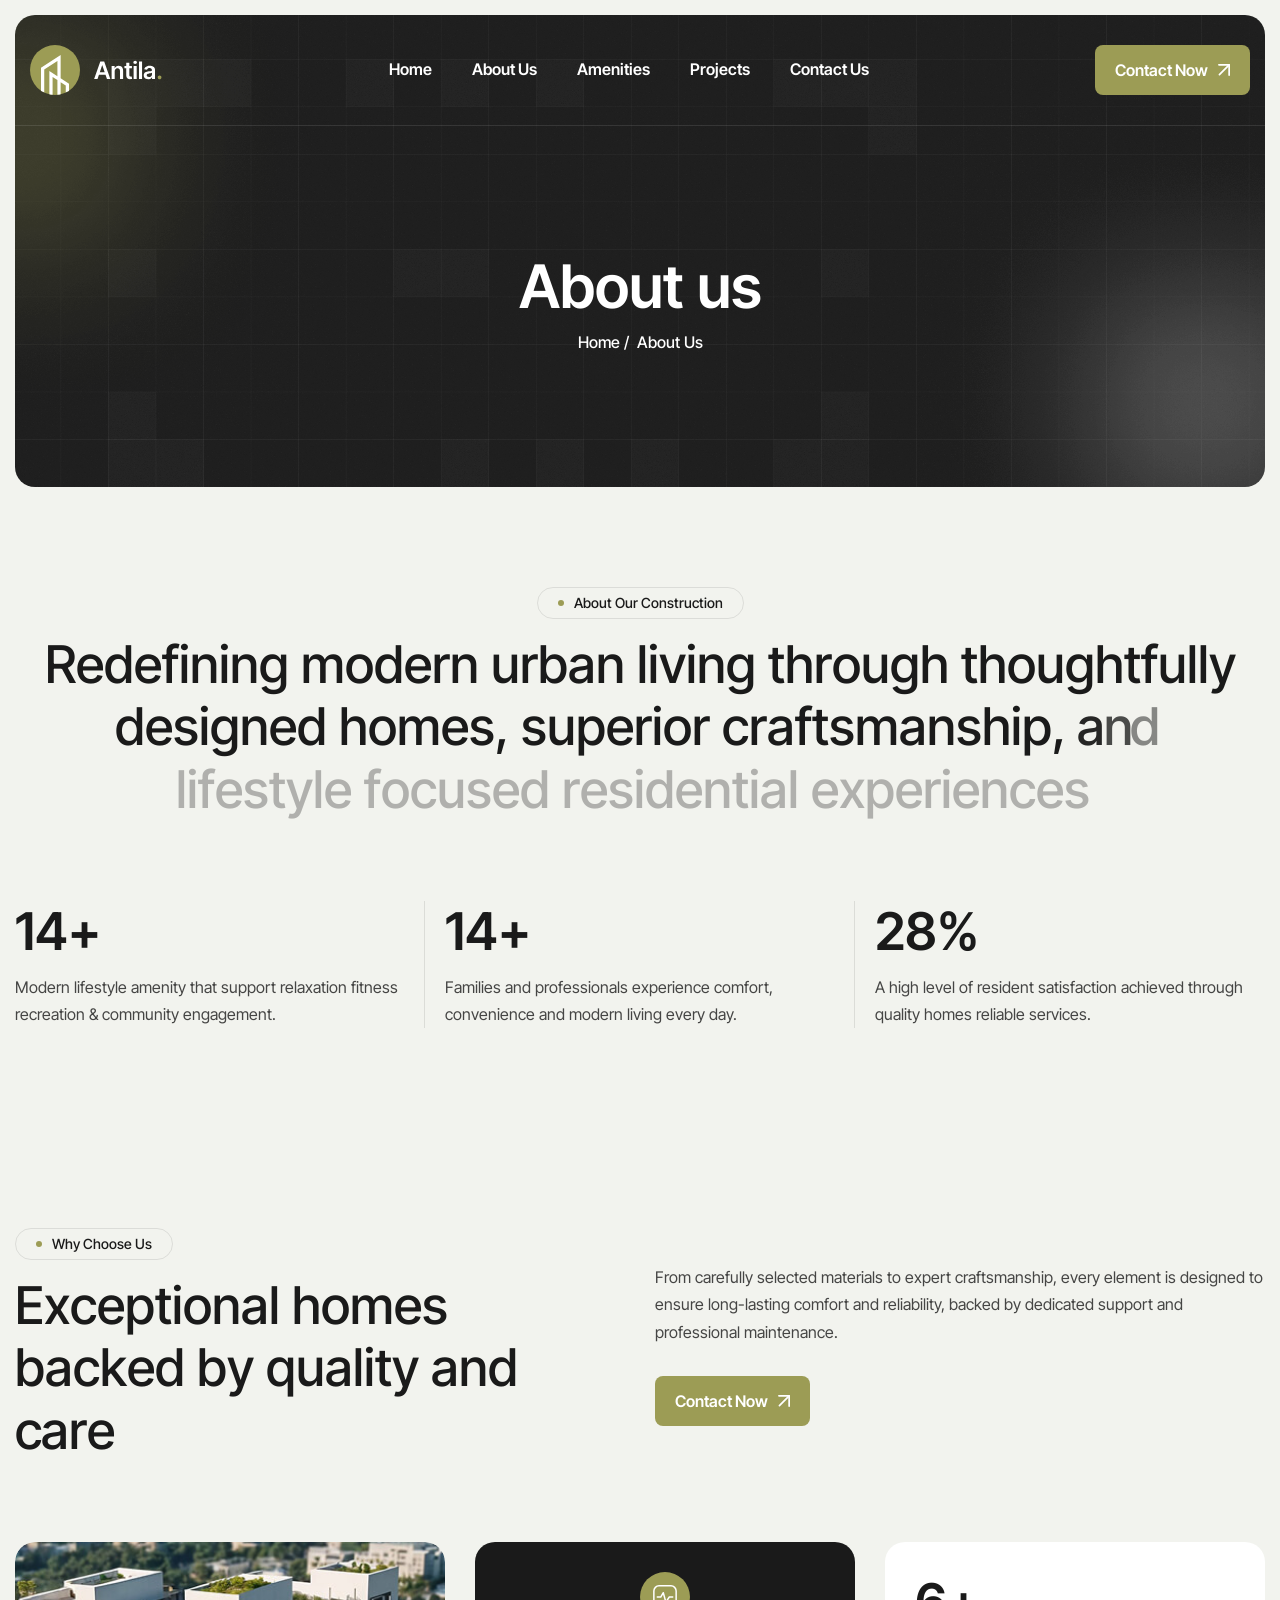
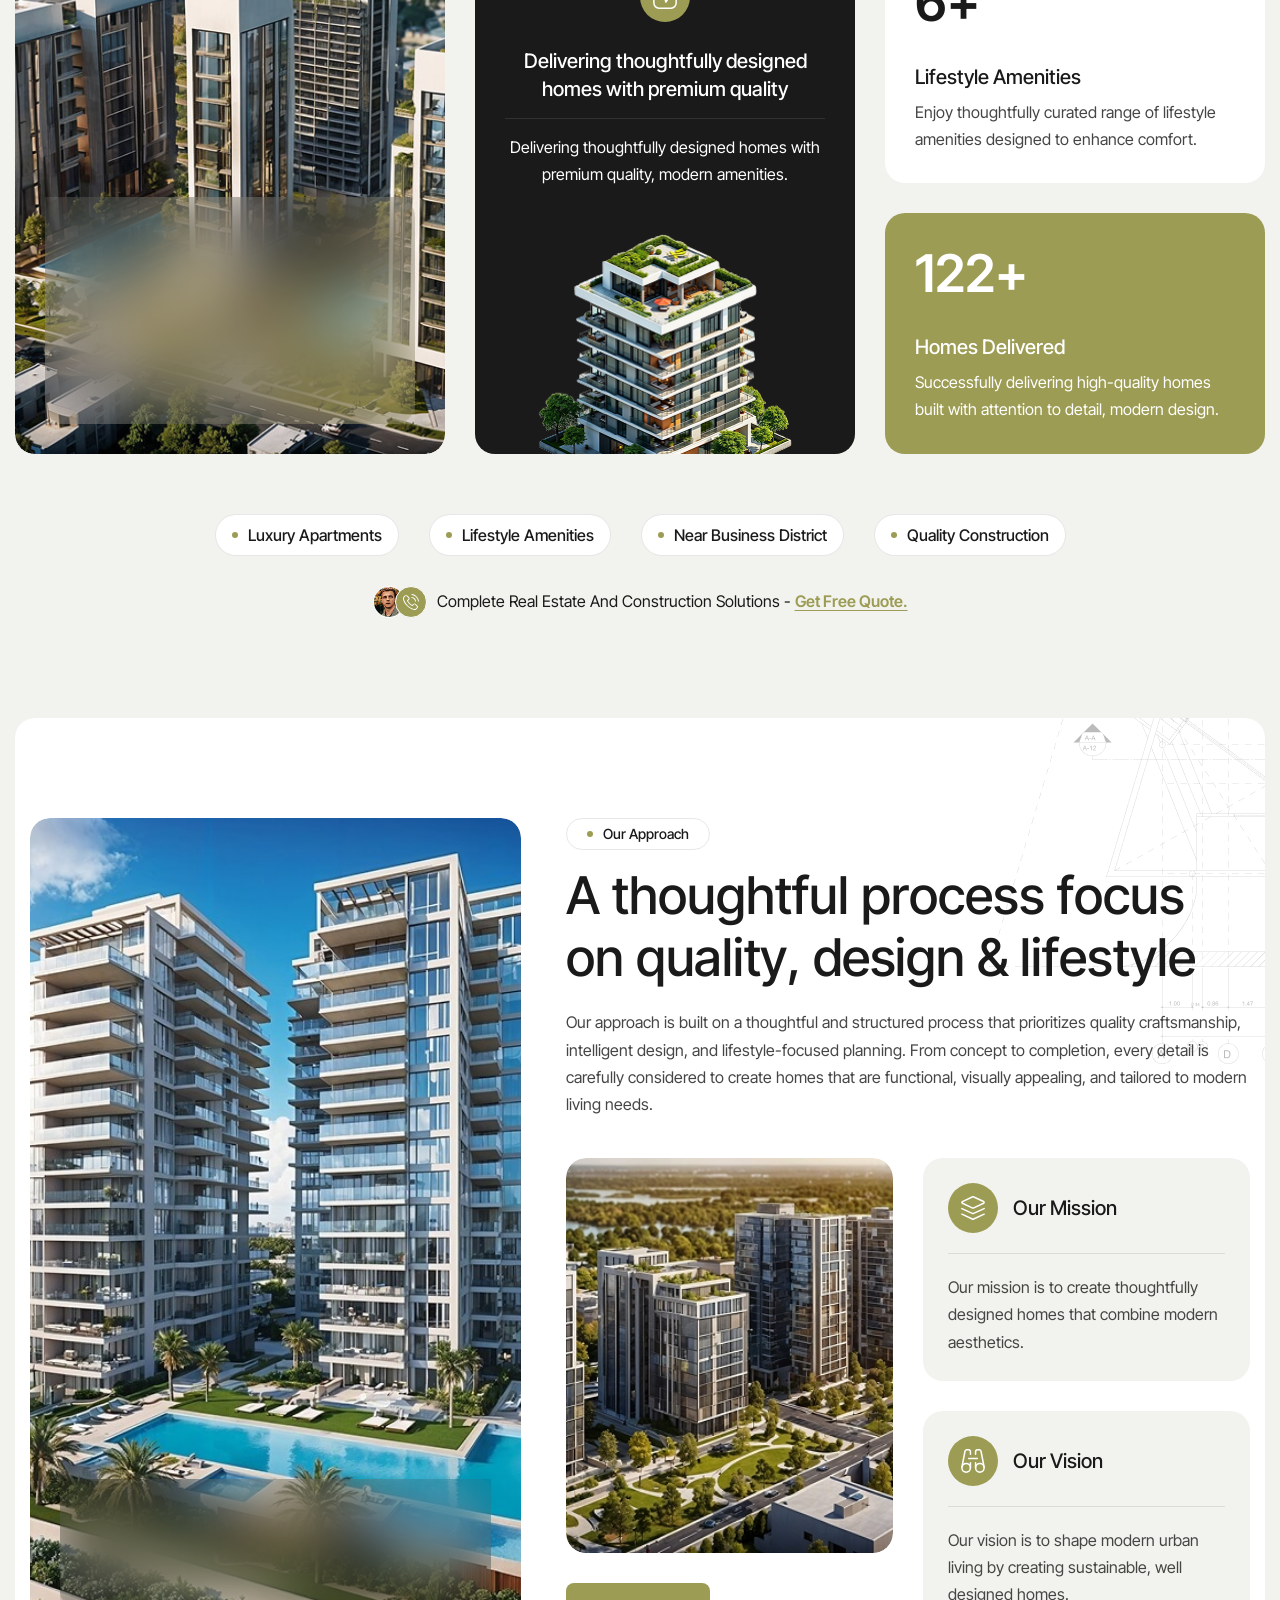
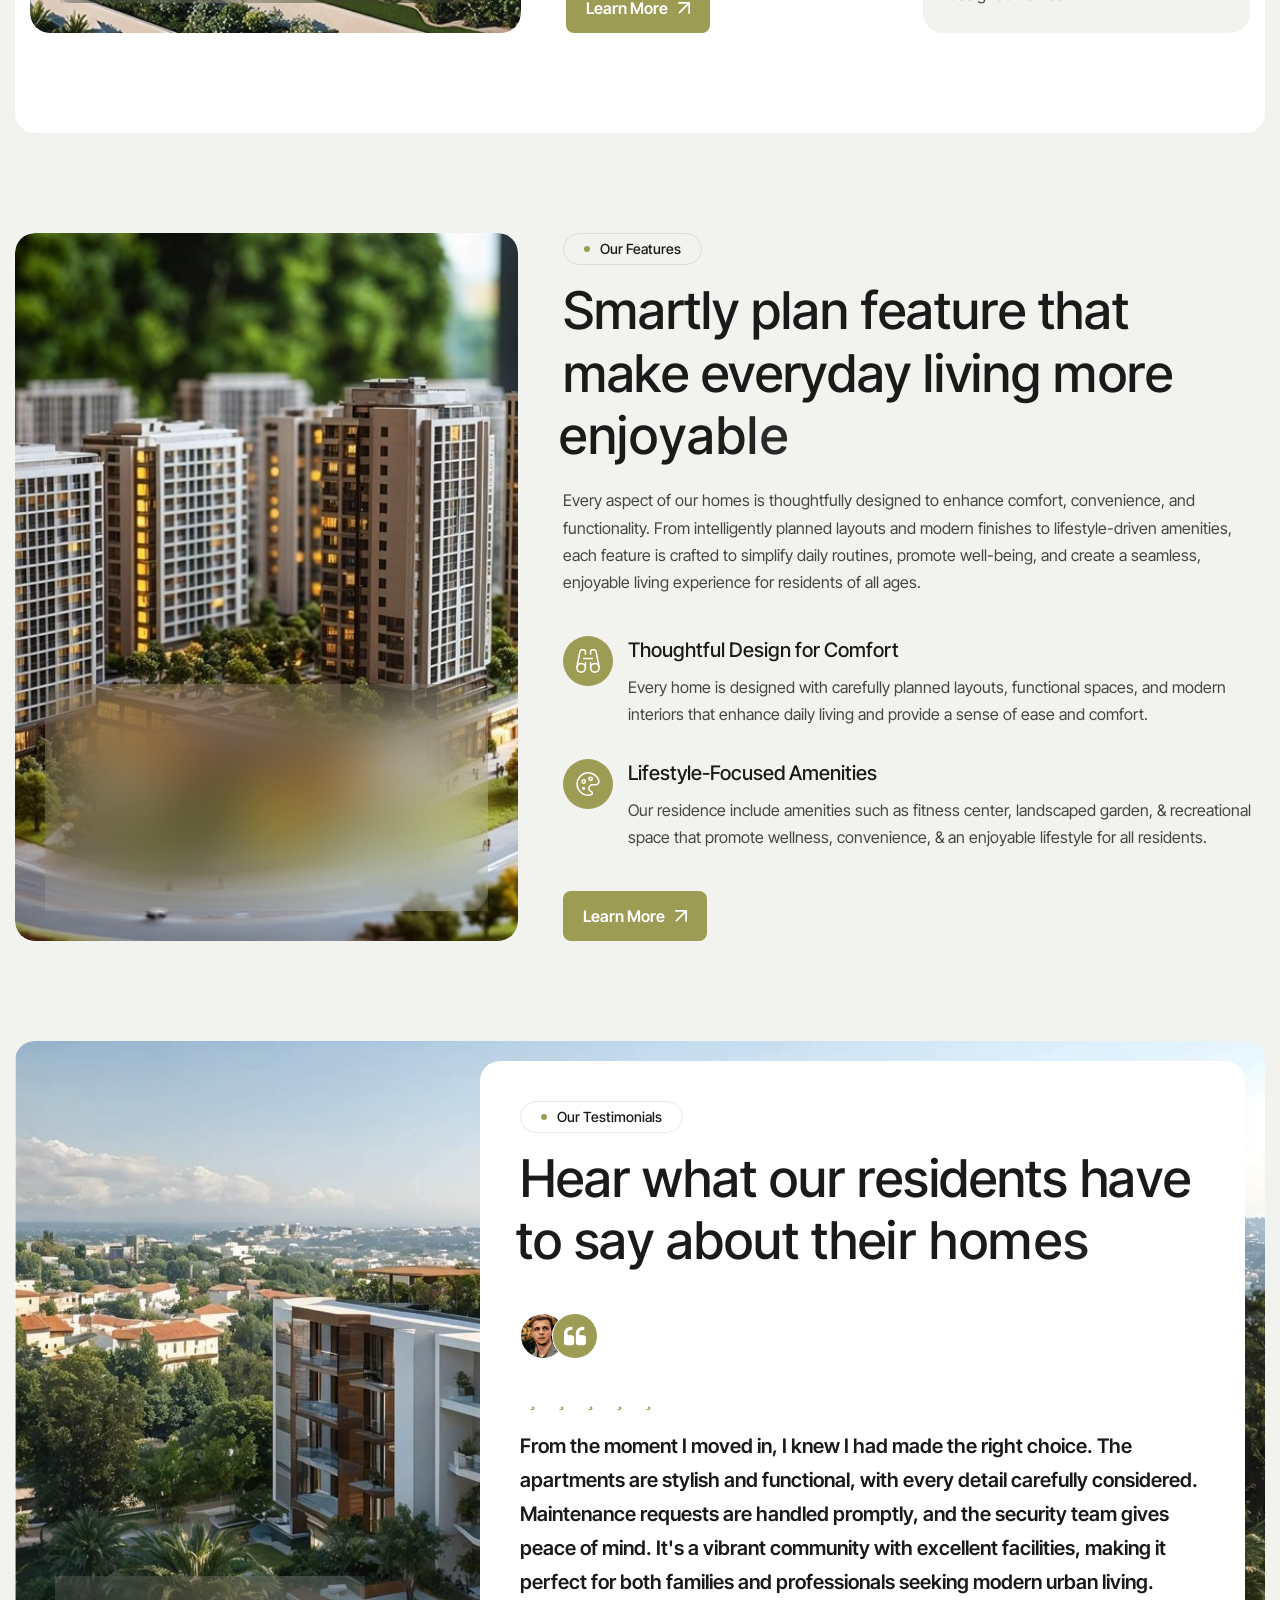
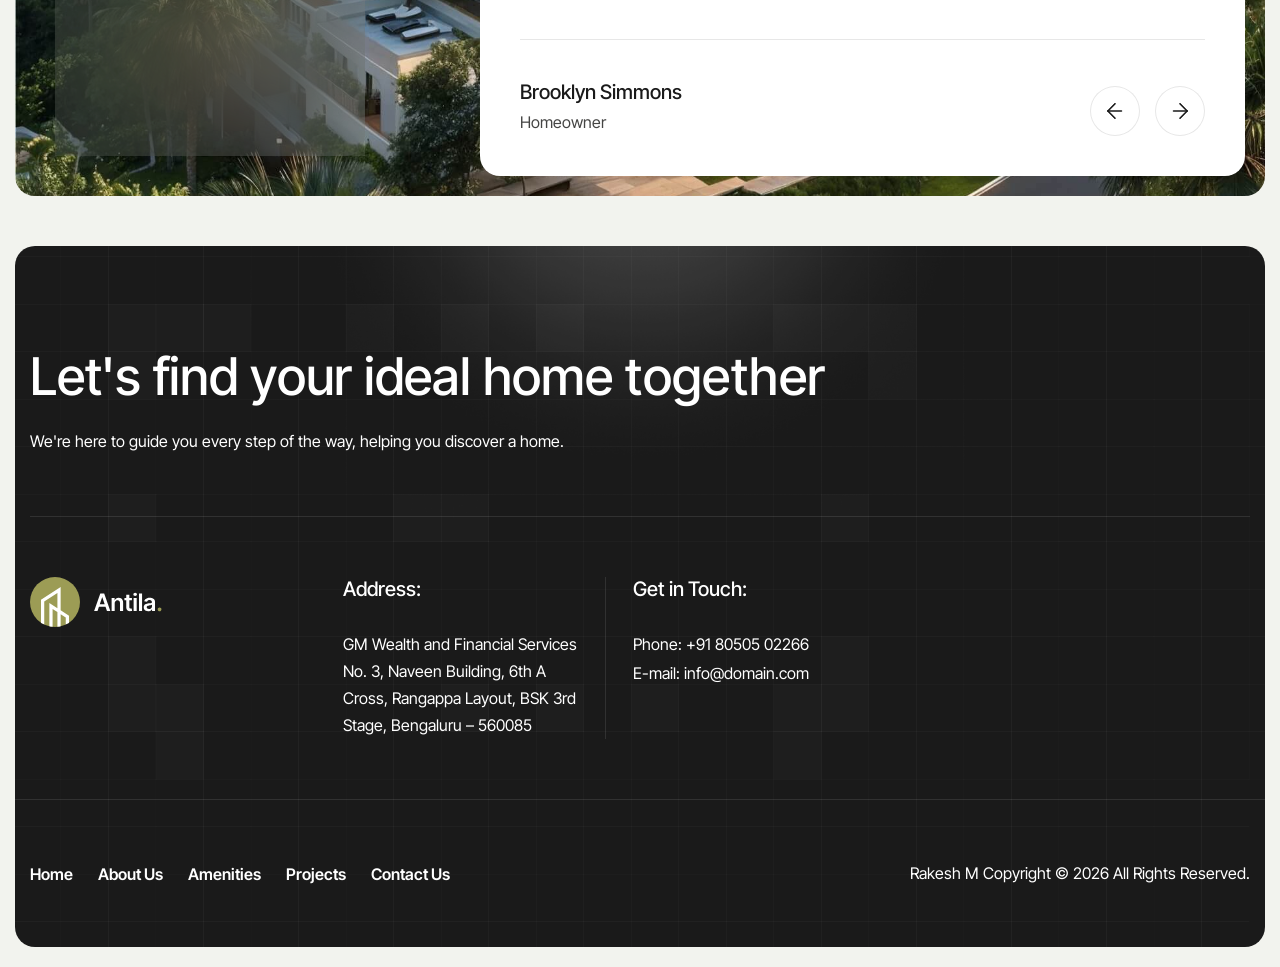
==== about.html @ ee7fe041 "Initial commit" ====
<html lang="zxx">
  <!-- Mirrored from html.awaikenthemes.com/antila/about.html by HTTrack Website Copier/3.x [XR&CO'2014], Wed, 28 Jan 2026 15:28:37 GMT -->
  <head>
    <!-- Meta -->
    <meta charset="utf-8" />
    <meta http-equiv="X-UA-Compatible" content="IE=edge" />
    <meta
      name="viewport"
      content="width=device-width, initial-scale=1.0, maximum-scale=1"
    />
    <meta name="description" content="" />
    <meta name="keywords" content="" />
    <meta name="author" content="Awaiken" />
    <!-- Page Title -->
    <title>Real Estate</title>
    <!-- Favicon Icon -->
    <link rel="shortcut icon" type="image/x-icon" href="images/favicon.png" />
    <!-- Google Fonts Css-->
    <link rel="preconnect" href="https://fonts.googleapis.com/" />
    <link rel="preconnect" href="https://fonts.gstatic.com/" crossorigin />
    <link
      href="https://fonts.googleapis.com/css2?family=Inter+Tight:ital,wght@0,100..900;1,100..900&amp;display=swap"
      rel="stylesheet"
    />
    <!-- Bootstrap Css -->
    <link href="css/bootstrap.min.css" rel="stylesheet" media="screen" />
    <!-- SlickNav Css -->
    <link href="css/slicknav.min.css" rel="stylesheet" />
    <!-- Swiper Css -->
    <link rel="stylesheet" href="css/swiper-bundle.min.css" />
    <!-- Font Awesome Icon Css-->
    <link href="css/all.min.css" rel="stylesheet" media="screen" />
    <!-- Animated Css -->
    <link href="css/animate.css" rel="stylesheet" />
    <!-- Magnific Popup Core Css File -->
    <link rel="stylesheet" href="css/magnific-popup.css" />
    <!-- Mouse Cursor Css File -->
    <link rel="stylesheet" href="css/mousecursor.css" />
    <!-- Main Custom Css -->
    <link href="css/custom.css" rel="stylesheet" media="screen" />
  </head>
  <body>
    <!-- Preloader Start -->
    <div class="preloader">
      <div class="loading-container">
        <div class="loading"></div>
        <div id="loading-icon"><img src="images/loader.svg" alt="" /></div>
      </div>
    </div>
    <!-- Preloader End -->

    <!-- Header Start -->
    <header class="main-header">
      <div class="header-sticky">
        <nav class="navbar navbar-expand-lg">
          <div class="container">
            <!-- Logo Start -->
            <a class="navbar-brand" href="index.html">
              <img src="images/logo.svg" alt="Logo" />
            </a>
            <!-- Logo End -->

            <!-- Main Menu Start -->
            <div class="collapse navbar-collapse main-menu">
              <div class="nav-menu-wrapper">
                <ul class="navbar-nav mr-auto" id="menu">
                  <li class="nav-item submenu">
                    <a class="nav-link" href="index.html">Home</a>
                  </li>
                  <li class="nav-item">
                    <a class="nav-link" href="about.html">About Us</a>
                  </li>
                  <li class="nav-item">
                    <a class="nav-link" href="amenities.html">Amenities</a>
                  </li>
                  <li class="nav-item">
                    <a class="nav-link" href="projects.html">Projects</a>
                  </li>

                  <li class="nav-item">
                    <a class="nav-link" href="contact.html">Contact Us</a>
                  </li>
                </ul>
              </div>

              <!-- Header Btn Start -->
              <div class="header-btn">
                <a href="contact.html" class="btn-default btn-highlighted"
                  >Contact Now</a
                >
              </div>
              <!-- Header Btn End -->
            </div>
            <!-- Main Menu End -->
            <div class="navbar-toggle"></div>
          </div>
        </nav>
        <div class="responsive-menu"></div>
      </div>
    </header>
    <!-- Header End -->

    <!-- Page Header Section Start -->
    <div class="page-header dark-section">
      <div class="container">
        <div class="row">
          <div class="col-lg-12">
            <!-- Page Header Box Start -->
            <div class="page-header-box">
              <h1 class="text-anime-style-3" data-cursor="-opaque">About us</h1>
              <nav class="wow fadeInUp">
                <ol class="breadcrumb">
                  <li class="breadcrumb-item">
                    <a href="index.html">home / </a>
                  </li>
                  <li class="breadcrumb-item active" aria-current="page">
                    about us
                  </li>
                </ol>
              </nav>
            </div>
            <!-- Page Header Box End -->
          </div>
        </div>
      </div>
    </div>
    <!-- Page Header Section End -->

    <!-- About US Section Start -->
    <div class="about-us">
      <div class="container">
        <div class="row section-row">
          <div class="col-lg-12">
            <!-- Section Title Start -->
            <div class="section-title section-title-center">
              <span class="section-sub-title wow fadeInUp"
                >About Our Construction</span
              >
              <h2 class="text-effect" data-cursor="-opaque">
                Redefining modern urban living through thoughtfully designed
                homes, superior craftsmanship, and lifestyle focused residential
                experiences
              </h2>
            </div>
            <!-- Section Title End -->
          </div>
        </div>

        <div class="row">
          <div class="col-xl-12">
            <!-- About Us Counter List Start -->
            <div class="about-us-counter-list wow fadeInUp">
              <!-- About Us Counter Item Start -->
              <div class="about-us-counter-item">
                <h2><span class="counter">50</span>+</h2>
                <p>
                  Modern lifestyle amenity that support relaxation fitness
                  recreation & community engagement.
                </p>
              </div>
              <!-- About Us Counter Item End -->

              <!-- About Us Counter Item Start -->
              <div class="about-us-counter-item">
                <h2><span class="counter">50</span>+</h2>
                <p>
                  Families and professionals experience comfort, convenience and
                  modern living every day.
                </p>
              </div>
              <!-- About Us Counter Item End -->

              <!-- About Us Counter Item Start -->
              <div class="about-us-counter-item">
                <h2><span class="counter">98</span>%</h2>
                <p>
                  A high level of resident satisfaction achieved through quality
                  homes reliable services.
                </p>
              </div>
              <!-- About Us Counter Item End -->
            </div>
            <!-- About Us Counter List End -->
          </div>
        </div>
      </div>
    </div>
    <!-- About US Section End -->
    <!-- Why Choose Us Section Start -->
    <div class="why-choose-us">
      <div class="container">
        <div class="row section-row align-items-center">
          <div class="col-xl-6">
            <!-- Section Title Start -->
            <div class="section-title">
              <span class="section-sub-title wow fadeInUp">Why Choose Us</span>
              <h2 class="text-anime-style-3" data-cursor="-opaque">
                Exceptional homes backed by quality and care
              </h2>
            </div>
            <!-- Section Title End -->
          </div>

          <div class="col-xl-6">
            <!-- Section Content Button Start -->
            <div class="section-content-btn">
              <!-- Section Title Content Start -->
              <div
                class="section-title-content wow fadeInUp"
                data-wow-delay="0.2s"
              >
                <p>
                  From carefully selected materials to expert craftsmanship,
                  every element is designed to ensure long-lasting comfort and
                  reliability, backed by dedicated support and professional
                  maintenance.
                </p>
              </div>
              <!-- Section Title Content End -->

              <!-- Section Button Start -->
              <div class="section-btn wow fadeInUp" data-wow-delay="0.4s">
                <a href="contact.html" class="btn-default">Contact Now</a>
              </div>
              <!-- Section Button End -->
            </div>
            <!-- Section Content Button End -->
          </div>
        </div>

        <div class="row">
          <div class="col-lg-12">
            <!-- Why Choose Us Box Start -->
            <div class="why-choose-us-box">
              <!-- Why Choose Image Box Start -->
              <div class="why-choose-image-box wow fadeInUp">
                <!-- Why Choose Image Start -->
                <div class="why-choose-image">
                  <figure class="image-anime">
                    <img src="images/why-choose-us-image.jpg" alt="" />
                  </figure>
                </div>
                <!-- Why Choose Image End -->

                <!-- Working Hour Box Start -->
                <div class="working-hour-box">
                  <h3>Working Hours:</h3>
                  <ul>
                    <li><span>Mon to Fri:-</span> 10:00 AM - 5:00 PM</li>
                    <li><span>Saturday:-</span> 11:00 AM - 4:00 PM</li>
                    <li><span>Sunday:-</span> Closed</li>
                  </ul>
                </div>
                <!-- Working Hour Box End -->
              </div>
              <!-- Why Choose Image Box End -->

              <!-- Why Choose Item Start -->
              <div
                class="why-choose-us-item wow fadeInUp"
                data-wow-delay="0.2s"
              >
                <!-- Why Choose Item Header Start -->
                <div class="why-choose-item-header">
                  <div class="icon-box">
                    <img src="images/icon-why-choose-item-1.svg" alt="" />
                  </div>
                  <div class="why-choose-item-content">
                    <h3>
                      Delivering thoughtfully designed homes with premium
                      quality
                    </h3>
                    <p>
                      Delivering thoughtfully designed homes with premium
                      quality, modern amenities.
                    </p>
                  </div>
                </div>
                <!-- Why Choose Item Header End -->

                <!-- Why Choose Item Body Start -->
                <div class="why-choose-item-body-image">
                  <figure>
                    <img src="images/why-choose-item-body-image.png" alt="" />
                  </figure>
                </div>
                <!-- Why Choose Item Body End -->
              </div>
              <!-- Why Choose Item End -->

              <!-- Why Choose Counter Boxes Start -->
              <div
                class="why-choose-counter-boxes wow fadeInUp"
                data-wow-delay="0.4s"
              >
                <!-- Why Choose Counter Item Start -->
                <div class="why-choose-counter-item">
                  <div class="why-choose-counter-no">
                    <h2><span class="counter">50</span>+</h2>
                  </div>
                  <div class="why-choose-counter-content">
                    <h3>Lifestyle Amenities</h3>
                    <p>
                      Enjoy thoughtfully curated range of lifestyle amenities
                      designed to enhance comfort.
                    </p>
                  </div>
                </div>
                <!-- Why Choose Counter Item End -->

                <!-- Why Choose Counter Item Start -->
                <div class="why-choose-counter-item highlighted-box">
                  <div class="why-choose-counter-no">
                    <h2><span class="counter">1,200</span>+</h2>
                  </div>
                  <div class="why-choose-counter-content">
                    <h3>Homes Delivered</h3>
                    <p>
                      Successfully delivering high-quality homes built with
                      attention to detail, modern design.
                    </p>
                  </div>
                </div>
                <!-- Why Choose Counter Item End -->
              </div>
              <!-- Why Choose Counter Boxes End -->
            </div>
            <!-- Why Choose Us Box End -->
          </div>

          <div class="col-lg-12">
            <!-- Why Choose Footer Start -->
            <div class="why-choose-footer wow fadeInUp" data-wow-delay="0.6s">
              <!-- Why Choose Footer List Start -->
              <div class="why-choose-footer-list">
                <ul>
                  <li>Luxury Apartments</li>
                  <li>Lifestyle Amenities</li>
                  <li>Near Business District</li>
                  <li>Quality Construction</li>
                </ul>
              </div>
              <!-- Why Choose Footer List End -->

              <!-- Section Footer Text Start -->
              <div class="section-footer-text section-satisfy-img">
                <!-- Satisfy Client Images Start -->
                <div class="satisfy-client-images">
                  <div class="satisfy-client-image">
                    <figure class="image-anime">
                      <img src="images/author-1.jpg" alt="" />
                    </figure>
                  </div>
                  <div class="satisfy-client-image add-more">
                    <img src="images/icon-phone-white.svg" alt="" />
                  </div>
                </div>
                <!-- Satisfy Client Images End -->
                <p>
                  Complete Real Estate And Construction Solutions -
                  <a href="contact.html">Get free quote.</a>
                </p>
              </div>
              <!-- Section Footer Text End -->
            </div>
            <!-- Why Choose Footer End -->
          </div>
        </div>
      </div>
    </div>
    <!-- Why Choose Us Section End -->
    <!-- Our Approach Section Start -->
    <div class="our-approach bg-section">
      <div class="container">
        <div class="row">
          <div class="col-xl-5">
            <!-- Approach Image Box Start -->
            <div class="approach-image-box wow fadeInUp">
              <!-- Approach Image Start -->
              <div class="approach-image">
                <figure class="image-anime">
                  <img src="images/approach-image.jpg" alt="" />
                </figure>
              </div>
              <!-- Approach Image End -->

              <!-- Approach Image Cta Box Start -->
              <div class="approach-image-cta-box">
                <div class="icon-box">
                  <img src="images/icon-approach-image-cta-1.svg" alt="" />
                </div>
                <div class="approach-image-cta-content">
                  <h3>
                    Thoughtfully designe residence that blend modern
                    architecture and comfort
                  </h3>
                </div>
              </div>
              <!-- Approach Image Cta Box Start -->
            </div>
            <!-- Approach Image Box End -->
          </div>

          <div class="col-xl-7">
            <!-- Approach Content Start -->
            <div class="approach-content">
              <!-- Section Title Start -->
              <div class="section-title">
                <span class="section-sub-title wow fadeInUp">Our Approach</span>
                <h2 class="text-anime-style-3" data-cursor="-opaque">
                  A thoughtful process focus on quality, design & lifestyle
                </h2>
                <p class="wow fadeInUp" data-wow-delay="0.2s">
                  Our approach is built on a thoughtful and structured process
                  that prioritizes quality craftsmanship, intelligent design,
                  and lifestyle-focused planning. From concept to completion,
                  every detail is carefully considered to create homes that are
                  functional, visually appealing, and tailored to modern living
                  needs.
                </p>
              </div>
              <!-- Section Title End -->

              <!-- Approach Body Start -->
              <div class="approach-body">
                <!-- Approach Body Content Start -->
                <div class="approach-body-image-btn">
                  <!-- Approach Body image Start -->
                  <div class="approach-body-image">
                    <figure class="image-anime reveal">
                      <img src="images/approach-body-image.jpg" alt="" />
                    </figure>
                  </div>
                  <!-- Approach Body image End -->

                  <!-- approach Button Start -->
                  <div class="approach-btn wow fadeInUp" data-wow-delay="0.2s">
                    <a href="contact.html" class="btn-default">learn more</a>
                  </div>
                  <!-- approach Button End -->
                </div>
                <!-- Approach Body Content End -->

                <!-- Approach Body Items List Start -->
                <div class="approach-body-items-list">
                  <!-- Approach Body item Start -->
                  <div class="approach-body-item wow fadeInUp">
                    <!-- Approach Body item Header Start -->
                    <div class="approach-body-item-header">
                      <div class="icon-box">
                        <img
                          src="images/icon-approach-body-item-1.svg"
                          alt=""
                        />
                      </div>
                      <div class="approach-body-item-title">
                        <h3>Our Mission</h3>
                      </div>
                    </div>
                    <!-- Approach Body item Header End -->

                    <!-- Approach Body item Content Start -->
                    <div class="approach-body-item-content">
                      <p>
                        Our mission is to create thoughtfully designed homes
                        that combine modern aesthetics.
                      </p>
                    </div>
                    <!-- Approach Body item Content End -->
                  </div>
                  <!-- Approach Body item End -->

                  <!-- Approach Body item Start -->
                  <div
                    class="approach-body-item wow fadeInUp"
                    data-wow-delay="0.2s"
                  >
                    <!-- Approach Body item Header Start -->
                    <div class="approach-body-item-header">
                      <div class="icon-box">
                        <img
                          src="images/icon-approach-body-item-2.svg"
                          alt=""
                        />
                      </div>
                      <div class="approach-body-item-title">
                        <h3>Our Vision</h3>
                      </div>
                    </div>
                    <!-- Approach Body item Header End -->

                    <!-- Approach Body item Content Start -->
                    <div class="approach-body-item-content">
                      <p>
                        Our vision is to shape modern urban living by creating
                        sustainable, well designed homes.
                      </p>
                    </div>
                    <!-- Approach Body item Content End -->
                  </div>
                  <!-- Approach Body item End -->
                </div>
                <!-- Approach Body Items List End -->
              </div>
              <!-- Approach Body End -->
            </div>
            <!-- Approach Content End -->
          </div>
        </div>
      </div>
    </div>
    <!-- Our Approach Section End -->

    <!-- Our Features Section Start -->
    <div class="our-features">
      <div class="container">
        <div class="row">
          <div class="col-xl-5">
            <!-- Features Image Box Start -->
            <div class="features-image-box wow fadeInUp">
              <!-- Features Image Start -->
              <div class="features-image">
                <figure class="image-anime">
                  <img src="images/features-image.jpg" alt="" />
                </figure>
              </div>
              <!-- Features Image End -->

              <!-- Working Hour Box Start -->
              <div class="working-hour-box">
                <h3>Working Hours:</h3>
                <ul>
                  <li>Mon to Fri:<span>10:00 AM - 5:00 PM</span></li>
                  <li>Saturday:<span>11:00 AM - 4:00 PM</span></li>
                  <li>Sunday: <span>Closed</span></li>
                </ul>
              </div>
              <!-- Working Hour Box End -->
            </div>
            <!-- Features Image Box End -->
          </div>

          <div class="col-xl-7">
            <!-- Features Content Start -->
            <div class="features-content">
              <!-- Section Title Start -->
              <div class="section-title">
                <span class="section-sub-title wow fadeInUp">Our Features</span>
                <h2 class="text-anime-style-3" data-cursor="-opaque">
                  Smartly plan feature that make everyday living more enjoyable
                </h2>
                <p class="wow fadeInUp" data-wow-delay="0.2s">
                  Every aspect of our homes is thoughtfully designed to enhance
                  comfort, convenience, and functionality. From intelligently
                  planned layouts and modern finishes to lifestyle-driven
                  amenities, each feature is crafted to simplify daily routines,
                  promote well-being, and create a seamless, enjoyable living
                  experience for residents of all ages.
                </p>
              </div>
              <!-- Section Title End -->

              <!-- Featuers Item List Start -->
              <div class="features-item-list">
                <!-- Featuers Item Start -->
                <div class="features-item wow fadeInUp" data-wow-delay="0.4s">
                  <div class="icon-box">
                    <img src="images/icon-features-item-1.svg" alt="" />
                  </div>
                  <div class="features-item-content">
                    <h3>Thoughtful Design for Comfort</h3>
                    <p>
                      Every home is designed with carefully planned layouts,
                      functional spaces, and modern interiors that enhance daily
                      living and provide a sense of ease and comfort.
                    </p>
                  </div>
                </div>
                <!-- Featuers Item End -->

                <!-- Featuers Item Start -->
                <div class="features-item wow fadeInUp" data-wow-delay="0.6s">
                  <div class="icon-box">
                    <img src="images/icon-features-item-2.svg" alt="" />
                  </div>
                  <div class="features-item-content">
                    <h3>Lifestyle-Focused Amenities</h3>
                    <p>
                      Our residence include amenities such as fitness center,
                      landscaped garden, & recreational space that promote
                      wellness, convenience, & an enjoyable lifestyle for all
                      residents.
                    </p>
                  </div>
                </div>
                <!-- Featuers Item End -->
              </div>
              <!-- Featuers Item List End -->

              <!-- Features Button Start -->
              <div
                class="features-content-btn wow fadeInUp"
                data-wow-delay="0.8s"
              >
                <a href="contact.html" class="btn-default">learn more</a>
              </div>
              <!-- Features Button End -->
            </div>
            <!-- Features Content End -->
          </div>
        </div>
      </div>
    </div>
    <!-- Our Features Section End -->

    <!-- Our Testimonials Section Start-->
    <div class="our-testimonials bg-section">
      <div class="container-fluid">
        <div class="row">
          <div class="col-lg-12">
            <!-- Our Testimonials Box Start -->
            <div class="our-testimonials-box">
              <!-- Testimonial Image Client Box Start -->
              <div class="testimonial-image-cilent-box">
                <!-- Testimonial Image Start -->
                <div class="testimonial-image">
                  <figure>
                    <img src="images/testimonial-image.jpg" alt="" />
                  </figure>
                </div>
                <!-- Testimonial Image End -->

                <!-- Testimonial Client Box Start -->
                <div class="testimonial-client-box wow fadeInUp">
                  <!-- Satisfy Client Images Start -->
                  <div class="satisfy-client-images">
                    <div class="satisfy-client-image">
                      <figure class="image-anime">
                        <img src="images/author-1.jpg" alt="" />
                      </figure>
                    </div>
                    <div class="satisfy-client-image">
                      <figure class="image-anime">
                        <img src="images/author-2.jpg" alt="" />
                      </figure>
                    </div>
                    <div class="satisfy-client-image">
                      <figure class="image-anime">
                        <img src="images/author-3.jpg" alt="" />
                      </figure>
                    </div>
                    <div class="satisfy-client-image">
                      <figure class="image-anime">
                        <img src="images/author-4.jpg" alt="" />
                      </figure>
                    </div>
                  </div>
                  <!-- Satisfy Client Images End -->

                  <!-- Testimonial Client Content Start -->
                  <div class="testimonial-client-box-content">
                    <p>Preferred by Families Across 1,200+ Modern Apartments</p>
                  </div>
                  <!-- Testimonial Client Content End -->
                </div>
                <!-- Testimonial Client Box End -->
              </div>
              <!-- Testimonial Image Client Box End -->

              <!-- Testimonial Slider Box Start -->
              <div class="testimonial-slider-box">
                <!-- Section Title Start -->
                <div class="section-title">
                  <span class="section-sub-title wow fadeInUp"
                    >Our Testimonials</span
                  >
                  <h2 class="text-anime-style-3" data-cursor="-opaque">
                    Hear what our residents have to say about their homes
                  </h2>
                </div>
                <!-- Section Title End -->

                <!-- Testimonial Slider Start -->
                <div
                  class="testimonial-slider wow fadeInUp"
                  data-wow-delay="0.2s"
                >
                  <div class="swiper">
                    <div class="swiper-wrapper" data-cursor-text="Drag">
                      <!-- Testimonial Slide Start -->
                      <div class="swiper-slide">
                        <!-- Testimonial Item Start -->
                        <div class="testimonial-item">
                          <!-- Satisfy Client Images Start -->
                          <div class="satisfy-client-images">
                            <div class="satisfy-client-image">
                              <figure class="image-anime">
                                <img src="images/author-1.jpg" alt="" />
                              </figure>
                            </div>
                            <div class="satisfy-client-image add-more">
                              <img
                                src="images/icon-testimonial-quote.svg"
                                alt=""
                              />
                            </div>
                          </div>
                          <!-- Satisfy Client Images End -->

                          <!-- Testimonial Item Body Start -->
                          <div class="testimonial-item-body">
                            <!-- Testimonial Item Rating Start -->
                            <div class="testimonial-item-rating">
                              <i class="fa-solid fa-star"></i>
                              <i class="fa-solid fa-star"></i>
                              <i class="fa-solid fa-star"></i>
                              <i class="fa-solid fa-star"></i>
                              <i class="fa-solid fa-star"></i>
                            </div>
                            <!-- Testimonial Item Rating End -->

                            <!-- Testimonial Item Content Start -->
                            <div class="testimonial-item-content">
                              <p>
                                From the moment I moved in, I knew I had made
                                the right choice. The apartments are stylish and
                                functional, with every detail carefully
                                considered. Maintenance requests are handled
                                promptly, and the security team gives peace of
                                mind. It's a vibrant community with excellent
                                facilities, making it perfect for both families
                                and professionals seeking modern urban living.
                              </p>
                            </div>
                            <!-- Testimonial Item Content End -->

                            <!-- Testimonial Author Content Start -->
                            <div class="testimonial-author-content">
                              <h2>Brooklyn Simmons</h2>
                              <p>Homeowner</p>
                            </div>
                            <!-- Testimonial Author Content End -->
                          </div>
                          <!-- Testimonial Item Body End -->
                        </div>
                        <!-- Testimonial Item End -->
                      </div>
                      <!-- Testimonial Slide End -->

                      <!-- Testimonial Slide Start -->
                      <div class="swiper-slide">
                        <!-- Testimonial Item Start -->
                        <div class="testimonial-item">
                          <!-- Satisfy Client Images Start -->
                          <div class="satisfy-client-images">
                            <div class="satisfy-client-image">
                              <figure class="image-anime">
                                <img src="images/author-2.jpg" alt="" />
                              </figure>
                            </div>
                            <div class="satisfy-client-image add-more">
                              <img
                                src="images/icon-testimonial-quote.svg"
                                alt=""
                              />
                            </div>
                          </div>
                          <!-- Satisfy Client Images End -->

                          <!-- Testimonial Item Body Start -->
                          <div class="testimonial-item-body">
                            <!-- Testimonial Item Rating Start -->
                            <div class="testimonial-item-rating">
                              <i class="fa-solid fa-star"></i>
                              <i class="fa-solid fa-star"></i>
                              <i class="fa-solid fa-star"></i>
                              <i class="fa-solid fa-star"></i>
                              <i class="fa-solid fa-star"></i>
                            </div>
                            <!-- Testimonial Item Rating End -->

                            <!-- Testimonial Item Content Start -->
                            <div class="testimonial-item-content">
                              <p>
                                From the moment I moved in, I knew I had made
                                the right choice. The apartments are stylish and
                                functional, with every detail carefully
                                considered. Maintenance requests are handled
                                promptly, and the security team gives peace of
                                mind. It's a vibrant community with excellent
                                facilities, making it perfect for both families
                                and professionals seeking modern urban living.
                              </p>
                            </div>
                            <!-- Testimonial Item Content End -->

                            <!-- Testimonial Author Content Start -->
                            <div class="testimonial-author-content">
                              <h2>Neha Verma</h2>
                              <p>Residential Client & Owner</p>
                            </div>
                            <!-- Testimonial Author Content End -->
                          </div>
                          <!-- Testimonial Item Body End -->
                        </div>
                        <!-- Testimonial Item End -->
                      </div>
                      <!-- Testimonial Slide End -->
                    </div>
                    <div class="testimonial-btn">
                      <div class="testimonial-button-prev"></div>
                      <div class="testimonial-button-next"></div>
                    </div>
                  </div>
                </div>
                <!-- Testimonial Slider End -->
              </div>
              <!-- Testimonial Slider Box End -->
            </div>
            <!-- Our Testimonials Box End -->
          </div>
        </div>
      </div>
    </div>
    <!-- Our Testimonials Section End-->

    <!-- Main Footer Start -->
    <footer
      class="main-footer-moon bg-section dark-section"
      style="margin-top: 50px"
    >
      <div class="container">
        <div class="row">
          <div class="col-lg-12">
            <!-- Footer Header Start -->
            <div class="footer-header-moon">
              <!-- Section Title Start -->
              <div class="section-title">
                <h2 class="text-anime-style-3" data-cursor="-opaque">
                  Let's find your ideal home together
                </h2>
                <p class="wow fadeInUp" data-wow-delay="0.2s">
                  We're here to guide you every step of the way, helping you
                  discover a home.
                </p>
              </div>
              <!-- Section Title End -->
            </div>
            <!-- Footer Header End -->
          </div>

          <div class="col-xl-3">
            <!-- About Footer Start -->
            <div class="about-footer-moon">
              <!-- Footer Logo Start -->
              <div class="footer-logo-moon">
                <img src="images/logo.svg" alt="" />
              </div>
              <!-- Footer Logo End -->
            </div>
            <!-- About Footer End -->
          </div>

          <div class="col-xl-9">
            <!-- Footer Links Box Start -->
            <div class="footer-contact-box-moon">
              <!-- Footer Contact Item Start -->
              <div class="footer-contact-item-moon">
                <h3>Address:</h3>
                <p>
                  GM Wealth and Financial Services<br />
                  No. 3, Naveen Building, 6th A Cross, Rangappa Layout, BSK 3rd
                  Stage, Bengaluru – 560085
                </p>
              </div>
              <!-- Footer Contact Item End -->

              <!-- Footer Contact Item Start -->
              <div class="footer-contact-item-moon">
                <h3>Get in Touch:</h3>
                <p>Phone: <a href="tel:80505 02266">+91 80505 02266</a></p>
                <p>
                  E-mail: <a href="mailto:info@domai.com">info@domain.com</a>
                </p>
              </div>
              <!-- Footer Contact Item End -->
            </div>
            <!-- Footer Body End -->
          </div>
        </div>
      </div>

      <!-- Footer Copyright Start -->
      <div class="footer-copyright-moon">
        <div class="container">
          <div class="row">
            <div class="col-lg-12">
              <!-- Footer Copyright Box Start -->
              <div class="footer-copyright-box-moon">
                <!-- Footer Menu Start -->
                <div class="footer-menu-moon">
                  <ul>
                    <li><a href="index-3.html">home</a></li>
                    <li><a href="about.html">about Us</a></li>
                    <li><a href="amenities.html">Amenities</a></li>
                    <li><a href="projects.html">Projects</a></li>
                    <li><a href="contact.html">contact Us</a></li>
                  </ul>
                </div>
                <!-- Footer Menu End -->

                <!-- Footer Copyright Text Start -->
                <div class="footer-copyright-text-moon">
                  <p>Rakesh M Copyright © 2026 All Rights Reserved.</p>
                </div>
                <!-- Footer Copyright Text End -->
              </div>
              <!-- Footer Copyright Box End -->
            </div>
          </div>
        </div>
      </div>
      <!-- Footer Copyright End -->
    </footer>
    <!-- Main Footer End -->

    <!-- Jquery Library File -->
    <script src="js/jquery-3.7.1.min.js"></script>
    <!-- Bootstrap js file -->
    <script src="js/bootstrap.min.js"></script>
    <!-- Validator js file -->
    <script src="js/validator.min.js"></script>
    <!-- SlickNav js file -->
    <script src="js/jquery.slicknav.js"></script>
    <!-- Swiper js file -->
    <script src="js/swiper-bundle.min.js"></script>
    <!-- Counter js file -->
    <script src="js/jquery.waypoints.min.js"></script>
    <script src="js/jquery.counterup.min.js"></script>
    <!-- Magnific js file -->
    <script src="js/jquery.magnific-popup.min.js"></script>
    <!-- SmoothScroll -->
    <script src="js/SmoothScroll.js"></script>
    <!-- Parallax js -->
    <script src="js/parallaxie.js"></script>
    <!-- MagicCursor js file -->
    <script src="js/gsap.min.js"></script>
    <script src="js/magiccursor.js"></script>
    <!-- Text Effect js file -->
    <script src="js/SplitText.min.js"></script>
    <script src="js/ScrollTrigger.min.js"></script>
    <!-- YTPlayer js File -->
    <script src="js/jquery.mb.YTPlayer.min.js"></script>
    <!-- Wow js file -->
    <script src="js/wow.min.js"></script>
    <!-- Main Custom js file -->
    <script src="js/function.js"></script>
  </body>

  <!-- Mirrored from html.awaikenthemes.com/antila/about.html by HTTrack Website Copier/3.x [XR&CO'2014], Wed, 28 Jan 2026 15:28:40 GMT -->
</html>
---- css/mousecursor.css ----
/*! normalize.css v7.0.0 | MIT License | github.com/necolas/normalize.css */
.cb-cursor {
	position: fixed;
	top: 0;
	left: 0;
	z-index: 150;
	contain: layout style size;
	pointer-events: none;
	will-change: transform;
	-webkit-transition: opacity 0.3s, color 0.4s;
	-o-transition: opacity 0.3s, color 0.4s;
	-moz-transition: opacity 0.3s, color 0.4s;
	transition: opacity 0.3s, color 0.4s;
}

.cb-cursor:before {
	content: "";
	position: absolute;
	top: -24px;
	left: -24px;
	display: block;
	width: 48px;
	height: 48px;
	-webkit-transform: scale(0);
	-moz-transform: scale(0);
	-ms-transform: scale(0);
	-o-transform: scale(0);
	transform: scale(0);
	-webkit-border-radius: 50%;
	-moz-border-radius: 50%;
	border-radius: 50%;
	-webkit-transition: opacity 0.1s, -webkit-transform 0.3s ease-in-out;
	transition: opacity 0.1s, -webkit-transform 0.3s ease-in-out;
	-o-transition: opacity 0.1s, -o-transform 0.3s ease-in-out;
	-moz-transition: transform 0.3s ease-in-out, opacity 0.1s, -moz-transform 0.3s ease-in-out;
	transition: transform 0.3s ease-in-out, opacity 0.1s;
	transition: transform 0.3s ease-in-out, opacity 0.1s, -webkit-transform 0.3s ease-in-out, -moz-transform 0.3s ease-in-out, -o-transform 0.3s ease-in-out;
}

.cb-cursor-text {
	position: absolute;
	top: -18px;
	left: -18px;
	width: 36px;
	height: 36px;
	display: -webkit-box;
	display: -webkit-flex;
	display: -moz-box;
	display: -ms-flexbox;
	display: flex;
	-webkit-box-align: center;
	-webkit-align-items: center;
	-moz-box-align: center;
	-ms-flex-align: center;
	align-items: center;
	-webkit-box-pack: center;
	-webkit-justify-content: center;
	-moz-box-pack: center;
	-ms-flex-pack: center;
	justify-content: center;
	-webkit-transform: scale(0) rotate(10deg);
	-moz-transform: scale(0) rotate(10deg);
	-ms-transform: scale(0) rotate(10deg);
	-o-transform: scale(0) rotate(10deg);
	transform: scale(0) rotate(10deg);
	opacity: 0;
	color: white;
	font-size: 16px;
	line-height: 20px;
	text-align: center;
	letter-spacing: -0.01em;
	-webkit-transition: opacity 0.4s, -webkit-transform 0.3s;
	transition: opacity 0.4s, -webkit-transform 0.3s;
	-o-transition: opacity 0.4s, -o-transform 0.3s;
	-moz-transition: opacity 0.4s, transform 0.3s, -moz-transform 0.3s;
	transition: opacity 0.4s, transform 0.3s;
	transition: opacity 0.4s, transform 0.3s, -webkit-transform 0.3s, -moz-transform 0.3s, -o-transform 0.3s;
}

@supports (mix-blend-mode: exclusion) {
	.cb-cursor.-exclusion, .cb-cursor.-opaque {
		mix-blend-mode: exclusion;
	}
}

@supports (mix-blend-mode: exclusion) {
	.cb-cursor.-exclusion:before, .cb-cursor.-opaque:before {
		background: white;
	}
}

.cb-cursor.-normal, .cb-cursor.-text {
	mix-blend-mode: normal;
}

.cb-cursor.-normal:before, .cb-cursor.-text:before {
	background: currentColor;
}

.cb-cursor.-inverse {
	color: white;
}

.cb-cursor.-visible:before {
	-webkit-transform: scale(0.2);
	-moz-transform: scale(0.2);
	-ms-transform: scale(0.2);
	-o-transform: scale(0.2);
	transform: scale(0.2);
}

.cb-cursor.-visible.-active:before {
	-webkit-transform: scale(0.23);
	-moz-transform: scale(0.23);
	-ms-transform: scale(0.23);
	-o-transform: scale(0.23);
	transform: scale(0.23);
	-webkit-transition-duration: 0.2s;
	-moz-transition-duration: 0.2s;
	-o-transition-duration: 0.2s;
	transition-duration: 0.2s;
}

.cb-cursor.-pointer:before {
	-webkit-transform: scale(0);
	-moz-transform: scale(0);
	-ms-transform: scale(0);
	-o-transform: scale(0);
	transform: scale(0);
}

.cb-cursor.-text:before {
	background: #000;
	opacity: 0.80;
	backdrop-filter: blur(10);
	-webkit-transform: scale(1.7);
	-moz-transform: scale(1.7);
	-ms-transform: scale(1.7);
	-o-transform: scale(1.7);
	transform: scale(1.7);
}

.cb-cursor.-text .cb-cursor-text {
	opacity: 1;
	-webkit-transform: scale(1);
	-moz-transform: scale(1);
	-ms-transform: scale(1);
	-o-transform: scale(1);
	transform: scale(1);
}

.cb-cursor.-text.-active:before {
	-webkit-transform: scale(1.6);
	-moz-transform: scale(1.6);
	-ms-transform: scale(1.6);
	-o-transform: scale(1.6);
	transform: scale(1.6);
	-webkit-transition-duration: 0.2s;
	-moz-transition-duration: 0.2s;
	-o-transition-duration: 0.2s;
	transition-duration: 0.2s;
}

.cb-cursor.-opaque:before {
	-webkit-transform: scale(1.32);
	-moz-transform: scale(1.32);
	-ms-transform: scale(1.32);
	-o-transform: scale(1.32);
	transform: scale(1.32);
}

.cb-cursor.-opaque.-active:before {
	-webkit-transform: scale(1.2);
	-moz-transform: scale(1.2);
	-ms-transform: scale(1.2);
	-o-transform: scale(1.2);
	transform: scale(1.2);
}

.cb-cursor.-lg:before {
	-webkit-transform: scale(2);
	-moz-transform: scale(2);
	-ms-transform: scale(2);
	-o-transform: scale(2);
	transform: scale(2);
}

.cb-cursor.-hidden:before {
	-webkit-transform: scale(0);
	-moz-transform: scale(0);
	-ms-transform: scale(0);
	-o-transform: scale(0);
	transform: scale(0);
}

.-color-red {
	color: red;
}

.-color-green {
	color: #51c67d;
}

.cb-demo {
	background: #fff;
}

.cb-demo-content {
	display: -webkit-box;
	display: -webkit-flex;
	display: -moz-box;
	display: -ms-flexbox;
	display: flex;
	-webkit-box-align: center;
	-webkit-align-items: center;
	-moz-box-align: center;
	-ms-flex-align: center;
	align-items: center;
	-webkit-box-pack: center;
	-webkit-justify-content: center;
	-moz-box-pack: center;
	-ms-flex-pack: center;
	justify-content: center;
	height: 100vh;
}

.cb-demo-container {
	padding: 0 20px;
}

@media (min-width: 1600px) {
	.cb-demo-container {
		padding: 0 120px;
	}
}

.cb-demo-row {
	display: -webkit-box;
	display: -webkit-flex;
	display: -moz-box;
	display: -ms-flexbox;
	display: flex;
	-webkit-box-pack: center;
	-webkit-justify-content: center;
	-moz-box-pack: center;
	-ms-flex-pack: center;
	justify-content: center;
	text-align: center;
	margin: 30px 0;
}

@media (min-width: 1600px) {
	.cb-demo-row {
		margin: 60px 0;
	}
}

.cb-demo-item {
	position: relative;
	-webkit-box-flex: 1;
	-webkit-flex: 1;
	-moz-box-flex: 1;
	-ms-flex: 1;
	flex: 1;
	padding: 50px 30px;
	margin: 0 20px;
	color: #000;
}

@media (min-width: 1600px) {
	.cb-demo-item {
		padding: 90px 30px;
		margin: 0 30px;
	}
}

.cb-demo-item-title {
	position: relative;
	margin: 0 0 25px 0;
	font-size: 30px;
	font-weight: bold;
}

.cb-demo-item-text {
	position: relative;
	max-width: 70%;
	margin: 0 auto;
	color: rgba(0, 0, 0, 0.5);
	font-size: 16px;
	font-weight: 300;
	line-height: 150%;
}

.cb-demo-item:before {
	content: "";
	display: block;
	position: absolute;
	top: 0;
	left: 0;
	right: 0;
	bottom: 0;
	-webkit-border-radius: 30px;
	-moz-border-radius: 30px;
	border-radius: 30px;
	background: #f8f8f8;
	-webkit-transition: -webkit-box-shadow 0.2s;
	transition: -webkit-box-shadow 0.2s;
	-o-transition: box-shadow 0.2s;
	-moz-transition: box-shadow 0.2s, -moz-box-shadow 0.2s;
	transition: box-shadow 0.2s;
	transition: box-shadow 0.2s, -webkit-box-shadow 0.2s, -moz-box-shadow 0.2s;
}
---- css/custom.css ----
/* ----------------------------------------------------------------------------------------
* Author        : Awaiken
* Template Name : Antila - Single Property and Apartment HTML Template
* File          : CSS File
* Version       : 1.0
* ---------------------------------------------------------------------------------------- */
/* INDEX
----------------------------------------------------------------------------------------
01. Global Variables
02. General css
03. Header css
04. Hero css
05. About Us css
06. Our Amenities css
07. Apartments Plans css
08. Intro Video css
09. Why Choose Us css
10. Our Projects css
11. Our Gallery css
12. CTA Box css
13. Our Team css
14. Our Testimonials css
15. Our Blog css
16. Footer css
17. About Us Page css
18. Amenities Page css
19. Amenity Single css
20. Blog Archive css
21. Blog Single css
22. Projects Page css
23. Project Single css
24. Team Page css
25. Team Single css
26. Testimonials Page css
27. Image Gallery css
28. Video Gallery css
29. FAQ's Page css
30. Contact Us Page css
31. 404 Error Page css
32.	Responsive css
33. Home - Version 2 css
34. Home - Version 3 css 
-------------------------------------------------------------------------------------- */

/************************************/
/*** 	 01. Global Variables	  ***/
/************************************/

:root {
  --primary-color: #1a1a1a;
  --secondary-color: #ffffff;
  --bg-color: #f2f3ee;
  --text-color: #454544;
  --accent-color: #9c9c55;
  --white-color: #ffffff;
  --divider-color: #1a1a1a1a;
  --dark-divider-color: #ffffff1a;
  --error-color: rgb(230, 87, 87);
  --default-font: "Inter Tight", sans-serif;
}

/************************************/
/*** 	   02. General css		  ***/
/************************************/

html,
body {
  width: 100%;
  overflow-x: clip;
}

body {
  font-family: var(--default-font);
  font-size: 16px;
  font-weight: 400;
  line-height: 1em;
  color: var(--text-color);
  background: var(--bg-color);
}

::-webkit-scrollbar-track {
  background-color: var(--primary-color);
  border-left: 1px solid var(--primary-color);
}

::-webkit-scrollbar {
  width: 7px;
  background-color: var(--accent-color);
}

::-webkit-scrollbar-thumb {
  background: var(--accent-color);
}

::selection {
  color: var(--primary-color);
  background-color: var(--accent-color);
  filter: invert(1);
}

p {
  line-height: 1.7em;
  margin-bottom: 1.5em;
}

h1,
h2,
h3,
h4,
h5,
h6 {
  font-weight: 500;
  line-height: 1.2em;
  color: var(--primary-color);
  margin: 0;
}

figure {
  margin: 0;
}

img {
  max-width: 100%;
}

a {
  text-decoration: none;
}

a:hover {
  text-decoration: none;
  outline: 0;
}

a:focus {
  text-decoration: none;
  outline: 0;
}

.container {
  max-width: 1300px;
}

.container,
.container-fluid,
.container-lg,
.container-md,
.container-sm,
.container-xl,
.container-xxl {
  padding-right: 15px;
  padding-left: 15px;
}

.image-anime {
  position: relative;
  overflow: hidden;
}

.image-anime:after {
  content: "";
  position: absolute;
  width: 200%;
  height: 0%;
  left: 50%;
  top: 50%;
  background-color: rgba(255, 255, 255, 0.3);
  transform: translate(-50%, -50%) rotate(-45deg);
  z-index: 1;
}

.image-anime:hover:after {
  height: 250%;
  transition: all 600ms linear;
  background-color: transparent;
}

.reveal {
  position: relative;
  display: -webkit-inline-box;
  display: -ms-inline-flexbox;
  display: inline-flex;
  visibility: hidden;
  overflow: hidden;
}

.reveal img {
  height: 100%;
  width: 100%;
  -o-object-fit: cover;
  object-fit: cover;
  -webkit-transform-origin: left;
  transform-origin: left;
}

.row {
  margin-right: -15px;
  margin-left: -15px;
}

.row > * {
  padding-right: 15px;
  padding-left: 15px;
}

.row.no-gutters {
  margin-right: 0px;
  margin-left: 0px;
}

.row.no-gutters > * {
  padding-right: 0px;
  padding-left: 0px;
}

.btn-default {
  position: relative;
  display: inline-block;
  font-size: 16px;
  font-weight: 600;
  line-height: 1em;
  text-transform: capitalize;
  color: var(--white-color);
  background: var(--accent-color);
  border-radius: 8px;
  padding: 17px 42px 17px 20px;
  border: none;
  overflow: hidden;
  transition: all 0.4s ease-in-out;
  z-index: 1;
}

.btn-default:hover {
  color: var(--white-color);
}

.btn-default::before {
  content: "";
  position: absolute;
  top: 50%;
  right: 20px;
  width: 12px;
  height: 12px;
  background-image: url("../images/arrow-white.svg");
  background-repeat: no-repeat;
  background-position: center center;
  background-size: cover;
  transform: translateY(-50%);
  transition: all 0.4s ease-in-out;
}

.btn-default:hover::before {
  transform: translateY(-50%) rotate(45deg);
}

.btn-default::after {
  content: "";
  position: absolute;
  top: 0;
  right: 0;
  bottom: 0;
  width: 0;
  height: 100%;
  background: var(--primary-color);
  transition: all 0.4s ease-in-out;
  z-index: -1;
}

.btn-default:hover::after {
  right: auto;
  left: 0;
  width: 100%;
}

.btn-default.btn-light {
  background-color: var(--dark-divider-color);
  backdrop-filter: blur(50px);
  -webkit-backdrop-filter: blur(50px);
}

.btn-default.btn-light:hover,
.btn-default.btn-highlighted:hover {
  color: var(--primary-color);
}

.btn-default.btn-light:hover:before,
.btn-default.btn-highlighted:hover:before {
  filter: brightness(0) invert(0);
}

.btn-default.btn-light::after,
.btn-default.btn-highlighted::after {
  background: var(--white-color);
}

.readmore-btn {
  position: relative;
  display: inline-block;
  font-weight: 600;
  line-height: 1.625em;
  text-transform: capitalize;
  color: var(--primary-color);
  padding-right: 35px;
  transition: all 0.4s ease-in-out;
}

.readmore-btn::before {
  content: "";
  position: absolute;
  top: 50%;
  transform: translateY(-50%);
  right: 0px;
  height: 26px;
  width: 26px;
  background-color: var(--accent-color);
  border-radius: 100px;
  background-image: url("../images/arrow-white.svg");
  background-repeat: no-repeat;
  background-position: center center;
  background-size: 8px auto;
  transition: all 0.4s ease-in-out;
}

.readmore-btn:hover::before {
  transform: translateY(-50%) rotate(45deg);
}

.cb-cursor:before {
  background: var(--accent-color);
}

.preloader {
  position: fixed;
  top: 0;
  left: 0;
  right: 0;
  bottom: 0;
  z-index: 1000;
  background: var(--primary-color);
  display: flex;
  align-items: center;
  justify-content: center;
}

.loading-container,
.loading {
  height: 100px;
  position: relative;
  width: 100px;
  border-radius: 100%;
}

.loading-container {
  margin: 40px auto;
}

.loading {
  border: 1px solid transparent;
  border-color: transparent var(--white-color) transparent var(--white-color);
  animation: rotate-loading 1.5s linear 0s infinite normal;
  transform-origin: 50% 50%;
}

.loading-container:hover .loading,
.loading-container .loading {
  transition: all 0.5s ease-in-out;
}

#loading-icon {
  position: absolute;
  top: 50%;
  left: 50%;
  max-width: 66px;
  transform: translate(-50%, -50%);
}

@keyframes rotate-loading {
  0% {
    transform: rotate(0deg);
  }
  100% {
    transform: rotate(360deg);
  }
}

.bg-section {
  width: 100%;
  max-width: 1820px;
  background-color: var(--secondary-color);
  border-radius: 20px;
  margin: 0 auto;
}

.bg-section .container-fluid {
  padding: 0;
}

.dark-section {
  background-color: var(--primary-color);
  background-image: url("../images/dark-section-bg-image.png");
  background-repeat: no-repeat;
  background-position: top center;
  background-size: cover;
}

.section-row {
  margin-bottom: 80px;
}

.section-row .section-title {
  margin-bottom: 0;
}

.section-row .section-title.section-title-center {
  width: 100%;
  max-width: 800px;
  margin: 0 auto;
  text-align: center;
}

.section-btn {
  text-align: right;
}

.section-content-btn .section-btn {
  margin-top: 30px;
  text-align: left;
}

.section-title-content p {
  margin-bottom: 20px;
}

.section-title-content p:last-child {
  margin-bottom: 0;
}

.section-title {
  margin-bottom: 40px;
}

.section-title .section-sub-title {
  position: relative;
  display: inline-block;
  font-size: 14px;
  font-weight: 500;
  text-transform: capitalize;
  line-height: 1em;
  color: var(--primary-color);
  border: 1px solid var(--divider-color);
  border-radius: 100px;
  padding: 8px 20px 8px 36px;
  margin-bottom: 15px;
}

.section-title .section-sub-title::before {
  content: "";
  position: absolute;
  left: 20px;
  top: 50%;
  transform: translateY(-50%);
  background: var(--accent-color);
  border-radius: 50%;
  width: 6px;
  height: 6px;
}

.section-title h1 {
  font-size: 60px;
  font-weight: 600;
  margin-bottom: 0;
  cursor: none;
}

.section-title h2 {
  font-size: 52px;
  margin-bottom: 0;
  cursor: none;
}

.section-title p {
  margin-top: 20px;
  margin-bottom: 0;
}

.dark-section .section-title .section-sub-title {
  border-color: var(--dark-divider-color);
}

.dark-section .section-title .section-sub-title,
.dark-section .section-title h1,
.dark-section .section-title h2,
.dark-section .section-title p,
.dark-section .section-title-content p {
  color: var(--white-color);
}

.help-block.with-errors ul {
  margin: 0;
  text-align: left;
}

.help-block.with-errors ul li {
  color: var(--error-color);
  font-weight: 500;
  font-size: 14px;
}

/************************************/
/**** 	    03. Header css		 ****/
/************************************/

header.main-header {
  position: absolute;
  top: 15px;
  left: 15px;
  right: 15px;
  border-bottom: 1px solid var(--dark-divider-color);
  z-index: 100;
}

header.main-header .header-sticky {
  position: relative;
  top: 0;
  z-index: 100;
}

header.main-header .header-sticky.hide {
  transform: translateY(-100%);
  transition: transform 0.3s ease-in-out;
}

header.main-header .header-sticky.active {
  position: fixed;
  top: 0;
  left: 15px;
  right: 15px;
  transform: translateY(0);
  background: var(--primary-color);
  border-bottom: 1px solid var(--dark-divider-color);
  border-radius: 0 0 20px 20px;
}

.navbar {
  padding: 30px 0;
  align-items: center;
}

.navbar-brand {
  padding: 0;
  margin: 0;
}

.main-menu .nav-menu-wrapper {
  flex: 1;
  text-align: center;
  margin: 0 1.042vw;
}

.main-menu .nav-menu-wrapper > ul {
  align-items: center;
  display: inline-flex;
}

.main-menu ul li {
  margin: 0 10px;
  position: relative;
}

.main-menu ul li a {
  font-size: 16px;
  font-weight: 600;
  line-height: 1.2em;
  padding: 12px 10px !important;
  color: var(--white-color);
  background: transparent;
  border-radius: 0px;
  text-transform: capitalize;
  transition: all 0.3s ease-in-out;
}

.main-menu ul li.submenu > a:after {
  content: "\f107";
  font-family: "FontAwesome";
  font-weight: 900;
  font-size: 14px;
  margin-left: 8px;
  display: none;
}

.main-menu ul li a:hover,
.main-menu ul li a:focus {
  color: var(--accent-color);
}

.main-menu ul ul {
  visibility: hidden;
  opacity: 0;
  transform: scale(1, 0.8);
  transform-origin: top;
  padding: 0;
  margin: 0;
  list-style: none;
  width: 235px;
  border-radius: 20px;
  position: absolute;
  left: 0;
  top: 100%;
  background: var(--accent-color);
  transition: all 0.3s ease-in-out;
  text-align: left;
}

.main-menu ul li.submenu:first-child ul {
  width: 235px;
}

.main-menu ul ul ul {
  left: 100%;
  top: 0;
  text-align: left;
}

.main-menu ul li:hover > ul {
  visibility: visible;
  opacity: 1;
  transform: scale(1, 1);
  padding: 5px 0;
}

.main-menu ul li.submenu ul li.submenu > a:after {
  content: "\f105";
  float: right;
}

.main-menu ul ul li {
  margin: 0;
  padding: 0;
}

.main-menu ul ul li a {
  color: var(--white-color);
  padding: 6px 20px !important;
  transition: all 0.3s ease-in-out;
}

.main-menu ul ul li a:hover,
.main-menu ul ul li a:focus {
  color: var(--primary-color);
  background-color: transparent;
  padding: 6px 20px 6px 23px !important;
}

.main-menu ul li.highlighted-menu {
  display: none;
}

.responsive-menu,
.navbar-toggle {
  display: none;
}

.responsive-menu {
  position: relative;
  top: 0;
}

.slicknav_btn {
  background: var(--accent-color);
  padding: 0;
  display: flex;
  align-items: center;
  justify-content: center;
  width: 38px;
  height: 38px;
  margin: 0;
  border-radius: 6px;
}

.slicknav_icon .slicknav_icon-bar {
  display: block;
  width: 100%;
  height: 3px;
  width: 22px;
  background-color: var(--white-color);
  border-radius: 6px;
  margin: 4px auto !important;
  transition: all 0.1s ease-in-out;
}

.slicknav_icon .slicknav_icon-bar:first-child {
  margin-top: 0 !important;
}

.slicknav_icon .slicknav_icon-bar:last-child {
  margin-bottom: 0 !important;
}

.navbar-toggle
  a.slicknav_btn.slicknav_open
  .slicknav_icon
  span.slicknav_icon-bar:nth-child(1) {
  transform: rotate(-45deg) translate(-5px, 5px);
}

.navbar-toggle
  a.slicknav_btn.slicknav_open
  .slicknav_icon
  span.slicknav_icon-bar:nth-child(2) {
  opacity: 0;
}

.navbar-toggle
  a.slicknav_btn.slicknav_open
  .slicknav_icon
  span.slicknav_icon-bar:nth-child(3) {
  transform: rotate(45deg) translate(-5px, -5px);
}

.slicknav_menu {
  position: absolute;
  width: 100%;
  padding: 0;
  background: var(--accent-color);
}

.slicknav_menu ul {
  margin: 5px 0;
}

.slicknav_menu ul ul {
  margin: 0;
}

.slicknav_nav .slicknav_row,
.slicknav_nav li a {
  position: relative;
  font-size: 16px;
  font-weight: 600;
  text-transform: capitalize;
  padding: 7px 20px;
  color: var(--white-color);
  line-height: normal;
  margin: 0;
  border-radius: 0 !important;
  transition: all 0.3s ease-in-out;
}

.slicknav_nav a:hover,
.slicknav_nav a:focus,
.slicknav_nav .slicknav_row:hover {
  background-color: transparent;
  color: var(--primary-color);
}

.slicknav_menu ul ul li a {
  padding: 7px 20px 7px 30px;
}

.slicknav_arrow {
  font-size: 0 !important;
}

.slicknav_arrow:after {
  content: "\f107";
  position: absolute;
  font-family: "FontAwesome";
  font-weight: 900;
  font-size: 12px;
  margin-left: 8px;
  color: var(--white-color);
  right: 15px;
  top: 50%;
  transform: translateY(-50%);
  transition: all 0.3s ease-out;
  display: none;
}

.slicknav_open > a .slicknav_arrow:after {
  transform: translateY(-50%) rotate(-180deg);
  color: var(--primary-color);
}

/************************************/
/*** 	    04. Hero css	      ***/
/************************************/

.hero {
  background-image: url("../images/hero-bg-image.png");
  border-radius: 20px;
  padding: 230px 0 0;
  margin: 15px 15px 0 15px;
}

.hero-content {
  max-width: 990px;
  text-align: center;
  margin: 0 auto;
}

.hero-content .section-title .section-sub-title {
  background-color: var(--dark-divider-color);
}

.hero-content .section-title p {
  max-width: 800px;
  margin-left: auto;
  margin-right: auto;
}

.hero-content-btn {
  display: flex;
  flex-wrap: wrap;
  align-items: center;
  justify-content: center;
  gap: 30px;
}

.hero-image-box {
  position: relative;
  text-align: center;
  margin-top: 70px;
  overflow: hidden;
}

.hero-image {
  position: relative;
  margin-bottom: -30px;
  z-index: 1;
}

.hero-image figure {
  display: block;
  max-width: 1115px;
  border-radius: 20px 20px 0 0;
  margin: 0 auto;
}

.hero-image img {
  width: 100%;
  aspect-ratio: 1 / 0.426;
  object-fit: cover;
  border-radius: 20px 20px 0 0;
}

.hero-image-title {
  position: absolute;
  left: 0;
  right: 0;
  bottom: -50px;
}

.hero-image-title h2 {
  font-size: 20.833vw;
  opacity: 20%;
  font-weight: 600;
  line-height: 0.85em;
  letter-spacing: 0.1em;
  background: linear-gradient(
    0deg,
    rgba(255, 255, 255, 0) 0%,
    var(--white-color) 100%
  );
  background-clip: text;
  -webkit-background-clip: text;
  -webkit-text-fill-color: transparent;
}

/************************************/
/*** 	   05. About Us css	      ***/
/************************************/

.about-us {
  padding: 100px 0;
}

.about-us .section-row .section-title.section-title-center {
  max-width: 1230px;
}

.about-us-counter-list {
  display: flex;
  flex-wrap: wrap;
  gap: 40px 3.125vw;
}

.about-us-counter-item {
  position: relative;
  width: calc(33.33% - 2.083vw);
}

.about-us-counter-item::before {
  content: "";
  position: absolute;
  top: 0;
  bottom: 0;
  right: -1.563vw;
  background: var(--divider-color);
  width: 1px;
  height: 100%;
}

.about-us-counter-item:nth-child(4n + 4):before,
.about-us-counter-item:last-child:before {
  display: none;
}

.about-us-counter-item h2 {
  font-size: 52px;
  font-weight: 600;
}

.about-us-counter-item p {
  margin: 10px 0 0;
}

.company-supports-slider-box {
  margin-top: 80px;
}

.company-supports-content {
  display: flex;
  align-items: center;
  justify-content: space-between;
  gap: 30px;
  margin-bottom: 40px;
  text-align: center;
}

.company-supports-content hr {
  height: 1px;
  flex-grow: 1;
  color: var(--divider-color);
  opacity: 1;
  margin: 0;
}

.company-supports-content p {
  margin-bottom: 0;
}

.company-supports-slider {
  padding: 0 2.083vw;
}

.company-supports-logo {
  text-align: center;
}

.company-supports-logo img {
  width: 100%;
  max-width: 170px;
  height: 40px;
}

/************************************/
/*** 	 06. Our Amenities css    ***/
/************************************/

.our-amenities {
  background-image: url("../images/section-bg-image-1.png");
  background-position: top -80px right -80px;
  background-repeat: no-repeat;
  background-size: auto;
  padding: 100px 0;
}

.amenity-item {
  position: relative;
  border-radius: 20px;
  min-height: 380px;
  height: calc(100% - 30px);
  margin-bottom: 30px;
  padding: 40px;
  overflow: hidden;
}

.amenity-item:before {
  content: "";
  position: absolute;
  top: 0;
  left: 0;
  right: 0;
  bottom: 0;
  background: var(--bg-color);
  border-radius: 0;
  width: 100%;
  height: 100%;
  transition: all 0.5s ease-in-out;
  z-index: 1;
}

.amenity-item.active::before,
.amenity-item:hover::before {
  transform: translate(0%, -100%);
}

.amenity-item-image {
  position: absolute;
  top: 0;
  left: 0;
  right: 0;
  bottom: 0;
  opacity: 0;
  transition: all 0.4s ease-in-out;
}

.amenity-item.active .amenity-item-image,
.amenity-item:hover .amenity-item-image {
  opacity: 1;
}

.amenity-item-image::after {
  content: "";
  position: absolute;
  top: 0;
  left: 0;
  right: 0;
  bottom: 0;
  background-color: var(--primary-color);
  opacity: 50%;
  width: 100%;
  height: 100%;
}

.amenity-item-image figure {
  display: block;
  width: 100%;
  height: 100%;
}

.amenity-item-image img {
  width: 100%;
  height: 100%;
  object-fit: cover;
}

.amenity-item-content-box {
  position: relative;
  display: flex;
  flex-direction: column;
  justify-content: space-between;
  gap: 30px;
  height: 100%;
  z-index: 2;
}

.amenity-item-header .icon-box {
  position: relative;
  height: 50px;
  width: 50px;
  background-color: var(--accent-color);
  border-radius: 50%;
  display: flex;
  align-items: center;
  justify-content: center;
  overflow: hidden;
  margin-bottom: 20px;
}

.amenity-item-header .icon-box img {
  width: 100%;
  max-width: 24px;
}

.amenity-item-content h2 {
  font-size: 20px;
  transition: all 0.4s ease-in-out;
}

.amenity-item-content h2 a {
  color: inherit;
}

.amenity-item-content p {
  margin: 15px 0 0;
  transition: all 0.4s ease-in-out;
}

.amenity-item-content p:first-child {
  margin-top: 0;
}

.amenity-item-btn {
  border-top: 1px solid var(--divider-color);
  margin-top: 20px;
  padding-top: 20px;
  transition: all 0.4s ease-in-out;
}

.amenity-item.active .amenity-item-btn,
.amenity-item:hover .amenity-item-btn {
  border-color: var(--dark-divider-color);
}

.amenity-item.active .amenity-item-content h2,
.amenity-item:hover .amenity-item-content h2,
.amenity-item.active .amenity-item-content p,
.amenity-item:hover .amenity-item-content p,
.amenity-item.active .amenity-item-btn .readmore-btn,
.amenity-item:hover .amenity-item-btn .readmore-btn {
  color: var(--white-color);
}

.section-footer-text {
  margin-top: 30px;
  text-align: center;
}

.section-footer-text p {
  color: var(--primary-color);
  margin-bottom: 0;
}

.section-footer-text p span {
  display: inline-block;
  font-size: 14px;
  font-weight: 500;
  background: var(--accent-color);
  color: var(--white-color);
  line-height: 1em;
  padding: 4px 10px;
  border-radius: 20px;
  margin-right: 10px;
}

.section-footer-text p a {
  font-weight: 600;
  text-transform: capitalize;
  text-decoration: underline;
  text-underline-offset: 3px;
  color: var(--accent-color);
  transition: all 0.3s ease-in-out;
}

.section-footer-text p a:hover {
  color: var(--primary-color);
}

.section-footer-text ul {
  width: 100%;
  padding: 0;
  margin: 20px 0 0;
  list-style: none;
}

.section-footer-text ul li {
  display: inline-block;
  font-size: 20px;
  font-weight: 600;
  line-height: normal;
  color: var(--primary-color);
  margin-right: 10px;
}

.section-footer-text ul li:last-child {
  margin: 0;
}

.section-footer-text ul li i {
  color: var(--accent-color);
}

.section-footer-text.section-footer-contact {
  display: flex;
  flex-wrap: wrap;
  align-items: center;
  justify-content: center;
  gap: 10px 20px;
}

.section-footer-text.section-footer-contact span {
  width: 30px;
  height: 30px;
  padding: 0;
  display: inline-flex;
  justify-content: center;
  align-items: center;
  margin-right: 10px;
}

.section-footer-text.section-footer-contact span img {
  width: 100%;
  max-width: 16px;
}

.satisfy-client-images {
  display: inline-flex;
  align-items: center;
}

.satisfy-client-image {
  position: relative;
  display: inline-block;
  border: 1px solid var(--white-color);
  border-radius: 50%;
  margin-left: -14px;
  overflow: hidden;
  z-index: 1;
}

.satisfy-client-image:first-child {
  margin-left: 0;
}

.satisfy-client-image figure {
  display: block;
}

.satisfy-client-image img {
  width: 100%;
  max-width: 44px;
}

.satisfy-client-image.add-more {
  width: 46px;
  height: 46px;
  background: var(--accent-color);
  display: flex;
  justify-content: center;
  align-items: center;
}

.satisfy-client-image.add-more h3 {
  font-size: 14px;
  color: var(--white-color);
}

.satisfy-client-image.add-more i {
  font-size: 20px;
  color: var(--white-color);
}

.section-footer-text.section-satisfy-img {
  display: flex;
  flex-wrap: wrap;
  align-items: center;
  justify-content: center;
  gap: 10px;
}

.section-footer-text.section-satisfy-img .satisfy-client-image figure img {
  max-width: 30px;
}

.section-footer-text.section-satisfy-img .satisfy-client-image.add-more {
  width: 32px;
  height: 32px;
  margin-left: -10px;
}

.section-footer-text.section-satisfy-img .satisfy-client-image.add-more img {
  max-width: 16px;
}

.section-footer-text.section-satisfy-img ul {
  margin: 5px 0 0;
}

.dark-section .section-footer-text.section-satisfy-img .satisfy-client-image {
  border-color: var(--primary-color);
}

.dark-section .section-footer-text p,
.dark-section .section-footer-text ul li {
  color: var(--white-color);
}

.dark-section .section-footer-text p a:hover {
  color: var(--white-color);
}

/************************************/
/***   07. Apartments Plans css   ***/
/************************************/

.apartments-plans {
  padding: 100px 0;
}

.apartments-plan-item {
  background: var(--white-color);
  border-radius: 20px;
  height: calc(100% - 30px);
  margin-bottom: 30px;
  padding: 30px;
}

.apartments-plan-item-content {
  text-align: center;
}

.apartments-plan-item-content h3 {
  font-size: 20px;
}

.apartments-plan-item-content p {
  margin: 10px 0 0;
}

.apartments-plan-item-image,
.apartments-plan-item-list {
  margin-top: 30px;
}

.apartments-plan-item-image figure {
  display: block;
  border-radius: 20px;
  max-width: 300px;
  margin: 0 auto;
}

.apartments-plan-item-image img {
  width: 100%;
  border-radius: 20px;
  object-fit: cover;
}

.apartments-plan-item-list ul {
  list-style: none;
  padding: 0;
  margin: 0;
}

.apartments-plan-item-list ul li {
  display: flex;
  flex-wrap: wrap;
  justify-content: space-between;
  align-items: center;
  gap: 10px;
  border-bottom: 1px solid var(--divider-color);
  margin-bottom: 20px;
  padding-bottom: 20px;
}

.apartments-plan-item-list ul li:last-child {
  border: none;
  margin-bottom: 0;
  padding-bottom: 0;
}

.apartments-plan-item-list ul li span {
  font-weight: 500;
  color: var(--primary-color);
  display: flex;
  align-items: center;
  gap: 10px;
  max-width: 70%;
}

/************************************/
/*** 	 08. Intro Video css      ***/
/************************************/

.intro-video {
  background: transparent;
}

.intro-video-box {
  position: relative;
}

.intro-video-image figure {
  display: block;
  border-radius: 20px;
  overflow: hidden;
}

.intro-video-image img {
  width: 100%;
  height: 850px;
  object-fit: cover;
  border-radius: 20px;
  filter: brightness(70%);
  transition: all 1s ease-in-out;
}

.intro-video-box:hover .intro-video-image img {
  transform: scale(1.04);
}

.play-video-circle {
  position: absolute;
  top: 50%;
  left: 50%;
  transform: translate(-50%, -50%);
  z-index: 1;
}

.play-video-circle a {
  width: 90px;
  height: 90px;
  color: var(--white-color);
  border: 1px solid var(--white-color);
  border-radius: 50%;
  display: flex;
  justify-content: center;
  align-items: center;
  transition: all 0.4s ease-in-out;
  cursor: none;
}

.intro-video-box .play-video-circle a:hover {
  background: var(--white-color);
  color: var(--primary-color);
}

.play-video-circle a h2 {
  font-size: 16px;
  font-weight: 600;
  color: inherit;
}

/************************************/
/*** 	09. Why Choose Us css     ***/
/************************************/

.why-choose-us {
  padding: 100px 0;
}

.why-choose-us-box {
  display: flex;
  flex-wrap: wrap;
  gap: 30px;
}

.why-choose-image-box {
  position: relative;
  width: calc(36% - 20px);
  align-content: end;
  padding: 30px;
}

.why-choose-image {
  position: absolute;
  top: 0;
  right: 0;
  bottom: 0;
  left: 0;
  width: 100%;
  height: 100%;
}

.why-choose-image figure {
  display: block;
  height: 100%;
  border-radius: 20px;
}

.why-choose-image img {
  width: 100%;
  height: 100%;
  object-fit: cover;
  border-radius: 20px;
}

.working-hour-box {
  position: relative;
  background: var(--dark-divider-color);
  backdrop-filter: blur(30px);
  -webkit-backdrop-filter: blur(30px);
  border-radius: 20px;
  padding: 25px;
  z-index: 1;
}

.working-hour-box h3 {
  font-size: 20px;
  color: var(--white-color);
}

.working-hour-box ul {
  list-style: none;
  border-top: 1px solid var(--dark-divider-color);
  margin: 20px 0 0;
  padding: 20px 0 0;
}

.working-hour-box ul li {
  font-weight: 500;
  line-height: 1.5em;
  color: var(--white-color);
  display: flex;
  flex-wrap: wrap;
  align-items: center;
  justify-content: space-between;
  gap: 10px;
  margin-bottom: 20px;
}

.working-hour-box ul li:last-child {
  margin-bottom: 0;
}

.working-hour-box ul li span {
  font-weight: 600;
}

.why-choose-us-item {
  width: calc(32% - 20px);
  background: var(--primary-color);
  border-radius: 20px;
  display: flex;
  flex-direction: column;
  justify-content: space-between;
  text-align: center;
  gap: 20px;
  padding: 30px 30px 0;
}

.why-choose-item-header .icon-box {
  position: relative;
  width: 50px;
  height: 50px;
  background: var(--accent-color);
  display: inline-flex;
  align-items: center;
  justify-content: center;
  border-radius: 50%;
  overflow: hidden;
}

.why-choose-item-header .icon-box::before {
  content: "";
  position: absolute;
  top: 0;
  left: 0;
  right: 0;
  bottom: 0;
  background-color: var(--white-color);
  border-radius: 100px;
  transform: scale(0);
  width: 100%;
  height: 100%;
  transition: all 0.4s ease-in-out;
  z-index: 0;
}

.why-choose-us-item:hover .why-choose-item-header .icon-box::before {
  transform: scale(1);
}

.why-choose-item-header .icon-box img {
  position: relative;
  width: 100%;
  max-width: 24px;
  transition: all 0.4s ease-in-out;
  z-index: 1;
}

.why-choose-us-item:hover .why-choose-item-header .icon-box img {
  filter: brightness(0) invert(0);
}

.why-choose-item-content {
  margin-top: 25px;
}

.why-choose-item-content h3 {
  font-size: 20px;
  color: var(--white-color);
  line-height: 1.4em;
}

.why-choose-item-content p {
  color: var(--white-color);
  border-top: 1px solid var(--dark-divider-color);
  margin: 15px 0 0;
  padding: 15px 0 0;
}

.why-choose-item-body-image figure {
  display: block;
  max-width: 265px;
  border-radius: 20px 20px 0 0;
  margin: 0 auto;
}

.why-choose-item-body-image img {
  width: 100%;
  aspect-ratio: 1 / 0.831;
  object-fit: cover;
  border-radius: 20px 20px 0 0;
}

.why-choose-counter-boxes {
  width: calc(32% - 20px);
}

.why-choose-counter-item {
  background: var(--white-color);
  border-radius: 20px;
  margin-bottom: 30px;
  padding: 30px;
}

.why-choose-counter-item:last-child {
  margin-bottom: 0;
}

.why-choose-counter-no {
  margin-bottom: 30px;
}

.why-choose-counter-no h2 {
  font-size: 52px;
  font-weight: 600;
}

.why-choose-counter-content h3 {
  font-size: 20px;
}

.why-choose-counter-content p {
  margin: 10px 0 0;
}

.why-choose-counter-item.highlighted-box {
  background: var(--accent-color);
}

.why-choose-counter-item.highlighted-box .why-choose-counter-no h2,
.why-choose-counter-item.highlighted-box .why-choose-counter-content h3,
.why-choose-counter-item.highlighted-box .why-choose-counter-content p {
  color: var(--white-color);
}

.why-choose-footer {
  margin-top: 60px;
}

.why-choose-footer-list ul {
  display: flex;
  flex-wrap: wrap;
  justify-content: center;
  gap: 15px 30px;
  list-style: none;
  padding: 0;
  margin: 0 auto;
}

.why-choose-footer-list ul li {
  position: relative;
  font-weight: 500;
  border: 1px solid var(--divider-color);
  background: var(--secondary-color);
  color: var(--primary-color);
  padding: 12px 16px 12px 32px;
  border-radius: 100px;
  transition: all 0.4s ease-in-out;
}

.why-choose-footer-list ul li::before {
  content: "";
  position: absolute;
  left: 16px;
  top: 50%;
  transform: translateY(-50%);
  background: var(--accent-color);
  border-radius: 50%;
  width: 6px;
  height: 6px;
}

.why-choose-footer-list ul li:hover {
  background: var(--primary-color);
  color: var(--white-color);
}

/************************************/
/*** 	 10. Our Projects css     ***/
/************************************/

.our-projects {
  padding: 100px 0;
}

.project-item {
  position: relative;
  height: calc(100% - 30px);
  margin-bottom: 30px;
}

.project-item-image a,
.project-item-image figure {
  position: relative;
  display: block;
  border-radius: 20px;
  overflow: hidden;
  cursor: none;
}

.project-item-image img {
  width: 100%;
  aspect-ratio: 1 / 1.247;
  object-fit: cover;
  transition: all 0.6s ease-in-out;
}

.project-item:hover .project-item-image img {
  transform: scale(1.06);
}

.project-item-btn {
  position: absolute;
  top: 30px;
  right: 30px;
  transform: scale(0);
  transition: all 0.4s ease-in-out;
  z-index: 1;
}

.project-item:hover .project-item-btn {
  transform: scale(1);
}

.project-item-btn a {
  width: 50px;
  height: 50px;
  background: var(--accent-color);
  border-radius: 50%;
  display: flex;
  align-items: center;
  justify-content: center;
  transition: all 0.3s ease-in-out;
}

.project-item-btn a:hover {
  background: var(--primary-color);
}

.project-item-btn a img {
  width: 100%;
  max-width: 14px;
  transition: all 0.3s ease-in-out;
}

.project-item-btn a:hover img {
  transform: rotate(45deg);
}

.project-item-content {
  position: absolute;
  left: 10px;
  bottom: 10px;
  right: 10px;
  background: var(--dark-divider-color);
  backdrop-filter: blur(30px);
  -webkit-backdrop-filter: blur(30px);
  border-radius: 20px;
  padding: 20px 25px;
  transition: all 0.4s ease-in-out;
  z-index: 1;
}

.project-item:hover .project-item-content {
  bottom: 15px;
}

.project-item-content h2 {
  font-size: 20px;
  line-height: 1.4em;
  color: var(--white-color);
}

.project-item-content p {
  color: var(--white-color);
  margin: 5px 0 0;
}

.project-item-content h2 a,
.project-item-content p a {
  color: inherit;
}

/************************************/
/*** 	 11. Our Gallery css      ***/
/************************************/

.our-gallery {
  padding: 100px 0;
}

.photo-gallery {
  height: calc(100% - 30px);
  margin-bottom: 30px;
}

.photo-gallery a {
  cursor: none;
}

.photo-gallery figure {
  display: block;
  border-radius: 20px;
}

.photo-gallery img {
  width: 100%;
  aspect-ratio: 1 / 1.22;
  object-fit: cover;
  border-radius: 20px;
}

/************************************/
/*** 	   12. CTA Box css	      ***/
/************************************/

.cta-box {
  background-image: url("../images/section-bg-image-1.png");
  background-position: top -80px right -80px;
  background-repeat: no-repeat;
  background-size: auto;
  padding: 100px 0;
}

.cta-box-content {
  display: flex;
  flex-direction: column;
  justify-content: space-between;
  height: 100%;
  gap: 30px;
}

.cta-client-box {
  max-width: 390px;
}

.cta-client-box-content {
  margin-top: 30px;
}

.cta-client-box-content h3 {
  font-size: 20px;
}

.cta-client-box-content p {
  border-top: 1px solid var(--divider-color);
  margin: 15px 0 0;
  padding: 15px 0 0;
}

.cta-form-box {
  background: var(--bg-color);
  border-radius: 20px;
  padding: 40px;
}

.cta-form-title {
  border-bottom: 1px solid var(--divider-color);
  margin-bottom: 40px;
  padding-bottom: 40px;
}

.cta-form-title h3 {
  font-size: 30px;
}

.contact-form label {
  font-size: 16px;
  font-weight: 600;
  color: var(--primary-color);
  margin-bottom: 15px;
}

.contact-form .form-control {
  font-size: 16px;
  font-weight: 400;
  line-height: 1.5em;
  color: var(--primary-color);
  background: var(--white-color);
  border: none;
  border-radius: 10px;
  padding: 18px 20px;
  box-shadow: none;
  outline: none;
}

.contact-form .form-control::placeholder {
  color: var(--text-color);
  opacity: 50%;
}

/************************************/
/*** 	   13. Our Team css	      ***/
/************************************/

.our-team {
  padding: 100px 0;
}

.team-item {
  position: relative;
  border-radius: 20px;
  height: calc(100% - 30px);
  margin-bottom: 30px;
  overflow: hidden;
}

.team-item-image figure,
.team-item-image a {
  position: relative;
  display: block;
  cursor: none;
}

.team-item-image figure:before {
  content: "";
  position: absolute;
  top: 0;
  right: 0;
  bottom: 0;
  left: 0;
  height: 100%;
  width: 100%;
  border-radius: 20px;
  background: linear-gradient(
    180deg,
    transparent 32.33%,
    rgba(26, 26, 26, 0.9) 93.06%
  );
  z-index: 1;
}

.team-item-image img {
  width: 100%;
  aspect-ratio: 1 / 1.247;
  object-fit: cover;
  transition: all 0.6s ease-in-out;
}

.team-item:hover .team-item-image img {
  transform: scale(1.06);
}

.team-item-body {
  position: absolute;
  bottom: 30px;
  left: 30px;
  right: 30px;
  transform: translateY(60%);
  z-index: 1;
  transition: all 0.4s ease-in-out;
}

.team-item:hover .team-item-body {
  transform: translateY(0%);
}

.team-item-content h2 {
  font-size: 20px;
  line-height: 1.4em;
  color: var(--white-color);
}

.team-item-content h2 a {
  color: inherit;
}

.team-item-content p {
  color: var(--white-color);
  margin: 5px 0 0;
}

.team-social-list {
  border-top: 1px solid var(--dark-divider-color);
  margin-top: 20px;
  padding-top: 20px;
  opacity: 0;
  visibility: hidden;
  transition: all 0.4s ease-in-out;
}

.team-item:hover .team-social-list {
  opacity: 1;
  visibility: visible;
}

.team-social-list ul {
  display: flex;
  flex-wrap: wrap;
  gap: 10px;
  list-style: none;
  margin: 0;
  padding: 0;
}

.team-social-list ul li a {
  color: var(--white-color);
  border: 1px solid var(--white-color);
  border-radius: 50%;
  width: 36px;
  height: 36px;
  display: flex;
  align-items: center;
  justify-content: center;
  transition: all 0.4s ease-in-out;
}

.team-social-list ul li a:hover {
  color: var(--white-color);
  background: var(--accent-color);
  border-color: var(--accent-color);
}

.team-social-list ul li a i {
  font-size: 18px;
  color: inherit;
}

/************************************/
/***   14. Our Testimonials css   ***/
/************************************/

.our-testimonials {
  background: transparent;
}

.our-testimonials-box {
  position: relative;
  display: flex;
  flex-wrap: wrap;
  align-items: end;
  justify-content: space-between;
  gap: 30px;
  padding: 20px;
  overflow: hidden;
}

.testimonial-image {
  position: absolute;
  top: 0;
  bottom: 0;
  right: 0;
  left: 0;
  width: 100%;
  height: 100%;
  z-index: 0;
}

.testimonial-image figure {
  display: block;
  height: 100%;
  border-radius: 20px;
}

.testimonial-image img {
  width: 100%;
  height: 100%;
  border-radius: 20px;
  object-fit: cover;
}

.testimonial-client-box {
  position: relative;
  max-width: 350px;
  background: var(--dark-divider-color);
  backdrop-filter: blur(50px);
  -webkit-backdrop-filter: blur(50px);
  border-radius: 20px;
  padding: 30px;
  margin: 0 0 40px 40px;
  z-index: 1;
}

.testimonial-client-box-content {
  margin-top: 20px;
}

.testimonial-client-box-content p {
  color: var(--white-color);
  margin: 0;
}

.testimonial-slider-box {
  position: relative;
  width: calc(100% - 420px);
  max-width: 800px;
  min-height: 850px;
  display: flex;
  flex-direction: column;
  justify-content: space-between;
  background: var(--white-color);
  border-radius: 20px;
  padding: 3.125vw;
  z-index: 1;
}

.testimonial-slider .swiper-wrapper {
  cursor: none;
}

.testimonial-item {
  min-height: 440px;
  display: flex;
  flex-direction: column;
  justify-content: space-between;
  gap: 30px;
}

.testimonial-item .satisfy-client-image.add-more img {
  max-width: 22px;
}

.testimonial-item-rating i {
  font-size: 20px;
  color: var(--accent-color);
}

.testimonial-item-content {
  margin-top: 20px;
}

.testimonial-item-content p {
  font-size: 20px;
  font-weight: 600;
  color: var(--primary-color);
  margin: 0;
}

.testimonial-author-content {
  border-top: 1px solid var(--divider-color);
  margin-top: 40px;
  padding-top: 40px;
}

.testimonial-author-content h2 {
  font-size: 20px;
}

.testimonial-author-content p {
  margin: 5px 0 0;
}

.testimonial-btn {
  position: absolute;
  bottom: 0;
  right: 0;
  display: flex;
  align-items: center;
  justify-content: right;
  gap: 15px;
  z-index: 2;
}

.testimonial-slider .testimonial-button-next,
.testimonial-slider .testimonial-button-prev {
  position: relative;
  width: 50px;
  height: 50px;
  background: var(--white-color);
  border: 1px solid var(--divider-color);
  border-radius: 50%;
  transition: all 0.4s ease-in-out;
}

.testimonial-slider .testimonial-button-next:hover,
.testimonial-slider .testimonial-button-prev:hover {
  background: var(--accent-color);
}

.testimonial-slider .testimonial-button-next::before,
.testimonial-slider .testimonial-button-prev::before {
  content: "";
  position: absolute;
  top: 0;
  bottom: 0;
  left: 0;
  right: 0;
  background-image: url("../images/arrow-primary.svg");
  background-repeat: no-repeat;
  background-position: center center;
  background-size: 12px auto;
  transform: rotate(45deg);
  transition: all 0.4s ease-in-out;
}

.testimonial-slider .testimonial-button-prev::before {
  transform: rotate(225deg);
}

.testimonial-slider .testimonial-button-next:hover:before,
.testimonial-slider .testimonial-button-prev:hover:before {
  filter: brightness(0) invert(1);
}

/************************************/
/*** 	   15. Our Blog css	      ***/
/************************************/

.our-blog {
  padding: 100px 0 70px;
}

.post-item {
  height: calc(100% - 30px);
  margin-bottom: 30px;
}

.post-featured-image {
  margin-bottom: 30px;
}

.post-featured-image a,
.post-featured-image figure {
  display: block;
  border-radius: 20px;
  cursor: none;
  overflow: hidden;
}

.post-featured-image img {
  width: 100%;
  aspect-ratio: 1 / 0.745;
  object-fit: cover;
  transition: all 0.6s ease-in-out;
}

.post-item:hover .post-featured-image img {
  transform: scale(1.06);
}

.post-item-meta {
  margin-bottom: 20px;
}

.post-item-meta ul {
  list-style: none;
  margin: 0;
  padding: 0;
  display: flex;
  flex-wrap: wrap;
  align-items: center;
  gap: 15px 20px;
}

.post-item-meta ul li {
  color: var(--primary-color);
  line-height: normal;
  display: flex;
  align-items: center;
  gap: 10px;
}

.post-item-meta ul li img {
  width: 100%;
  max-width: 20px;
}

.post-item-content h2 {
  font-size: 20px;
  line-height: 1.4em;
}

.post-item-content h2 a {
  color: inherit;
}

.post-item-btn {
  border-top: 1px solid var(--divider-color);
  margin-top: 20px;
  padding-top: 20px;
}

/************************************/
/*** 	  	16. Footer css	      ***/
/************************************/

.main-footer {
  padding: 100px 0 60px;
  margin-bottom: 20px;
}

.footer-header {
  display: flex;
  flex-wrap: wrap;
  align-items: center;
  justify-content: space-between;
  gap: 20px;
  border-bottom: 1px solid var(--dark-divider-color);
  margin-bottom: 60px;
  padding-bottom: 60px;
}

.footer-header-title {
  max-width: 800px;
}

.footer-header-title h2 {
  font-size: 40px;
  font-weight: 600;
  color: var(--white-color);
}

.contact-us-circle a {
  display: inline-block;
  border-radius: 50%;
}

.contact-us-circle a img {
  width: 100%;
  max-width: 120px;
  border-radius: 50%;
  animation: infiniterotate 20s infinite linear;
}

.contact-us-circle a:hover img {
  animation-play-state: paused;
}

@keyframes infiniterotate {
  100% {
    transform: rotate(360deg);
  }
}

.about-footer {
  background: var(--dark-divider-color);
  backdrop-filter: blur(30px);
  -webkit-backdrop-filter: blur(30px);
  text-align: center;
  border-radius: 20px;
  padding: 30px;
  margin-right: 30px;
}

.footer-logo img {
  width: 100%;
  max-width: 133px;
}

.about-footer-content {
  margin-top: 30px;
}

.about-footer-content p {
  color: var(--white-color);
  margin-bottom: 0;
}

.footer-social-links {
  border-top: 1px solid var(--dark-divider-color);
  margin-top: 30px;
  padding-top: 30px;
}

.footer-social-links h3 {
  font-size: 20px;
  color: var(--white-color);
  margin-bottom: 20px;
}

.footer-social-links ul {
  display: flex;
  flex-wrap: wrap;
  justify-content: center;
  gap: 15px;
  list-style: none;
  padding: 0;
  margin: 0;
}

.footer-social-links ul li a {
  display: flex;
  justify-content: center;
  align-items: center;
  width: 36px;
  height: 36px;
  border: 1px solid var(--dark-divider-color);
  border-radius: 50%;
  color: var(--white-color);
  transition: all 0.3s ease-in-out;
}

.footer-social-links ul li:hover a {
  background: var(--accent-color);
}

.footer-social-links ul li i {
  font-size: 18px;
  color: inherit;
}

.footer-links-box {
  display: flex;
  flex-wrap: wrap;
  justify-content: space-between;
  gap: 30px;
}

.footer-links {
  max-width: 32%;
}

.footer-links h3 {
  font-size: 20px;
  color: var(--white-color);
  margin-bottom: 30px;
}

.footer-links ul {
  list-style: disc;
  margin: 0;
  padding: 0 0 0 20px;
}

.footer-links ul li {
  text-transform: capitalize;
  color: var(--white-color);
  line-height: 1.5em;
  margin-bottom: 15px;
}

.footer-links ul li:last-child {
  margin-bottom: 0;
}

.footer-links ul li::marker {
  color: var(--accent-color);
}

.footer-links ul li a {
  color: inherit;
  transition: all 0.3s ease-in-out;
}

.footer-links ul li a:hover {
  color: var(--accent-color);
}

.footer-contact-item-list {
  max-width: 38%;
}

.footer-contact-links ul li img {
  width: 100%;
  max-width: 24px;
  margin-right: 15px;
}

.footer-contact-item {
  display: flex;
  flex-wrap: wrap;
  gap: 15px;
  margin-bottom: 20px;
}

.footer-contact-item:last-child {
  margin-bottom: 0;
}

.footer-contact-item .icon-box {
  position: relative;
  height: 50px;
  width: 50px;
  background-color: var(--accent-color);
  border-radius: 50%;
  display: flex;
  align-items: center;
  justify-content: center;
  overflow: hidden;
  transition: all 0.4s ease-in-out;
}

.footer-contact-item .icon-box::before {
  content: "";
  position: absolute;
  top: 0;
  bottom: 0;
  right: 0;
  left: 0;
  background: var(--white-color);
  border-radius: 50%;
  width: 100%;
  height: 100%;
  transform: scale(0);
  transition: all 0.4s ease-in-out;
  z-index: 0;
}

.footer-contact-item:hover .icon-box::before {
  transform: scale(1);
}

.footer-contact-item .icon-box img {
  position: relative;
  width: 100%;
  max-width: 24px;
  transition: all 0.4s ease-in-out;
  z-index: 1;
}

.footer-contact-item:hover .icon-box img {
  filter: brightness(0) invert(0);
}

.footer-contact-item-content {
  width: calc(100% - 65px);
}

.footer-contact-item-content h4 {
  font-size: 20px;
  color: var(--white-color);
}

.footer-contact-item-content p {
  color: var(--white-color);
  margin: 5px 0 0;
}

.footer-contact-item-content p a {
  color: inherit;
  transition: all 0.4s ease-in-out;
}

.footer-contact-item-content p a:hover {
  color: var(--accent-color);
}

.footer-copyright {
  width: 100%;
  display: flex;
  flex-wrap: wrap;
  align-items: center;
  justify-content: space-between;
  gap: 15px;
  padding-top: 30px;
  border-top: 1px solid var(--dark-divider-color);
}

.footer-copyright-text p {
  color: var(--white-color);
  margin-bottom: 0;
}

.footer-privacy-policy ul {
  display: flex;
  flex-wrap: wrap;
  gap: 5px 40px;
  margin: 0;
  padding: 0;
  list-style: none;
}

.footer-privacy-policy ul li {
  position: relative;
  line-height: 1.5em;
  color: var(--white-color);
}

.footer-privacy-policy ul li a {
  color: inherit;
  transition: all 0.3s ease-in-out;
}

.footer-privacy-policy ul li a:hover {
  color: var(--accent-color);
}

.footer-privacy-policy ul li::before {
  content: "";
  position: absolute;
  top: 50%;
  right: -23px;
  background: var(--accent-color);
  border-radius: 100px;
  transform: translateY(-50%);
  width: 6px;
  height: 6px;
}

.footer-privacy-policy ul li:last-child::before {
  display: none;
}

/************************************/
/*** 	17. About Us Page css	  ***/
/************************************/

.page-header {
  position: relative;
  background-image: url("../images/page-header-bg.png");
  background-position: center center;
  background-repeat: no-repeat;
  background-size: cover;
  border-radius: 20px;
  padding: 235px 0 135px;
  margin: 15px 15px 0;
  overflow: hidden;
}

.page-header-box {
  position: relative;
  text-align: center;
  z-index: 1;
}

.page-header-box h1 {
  display: inline-block;
  font-size: 60px;
  font-weight: 600;
  color: var(--white-color);
  margin-bottom: 10px;
  cursor: none;
}

.page-header-box ol {
  justify-content: center;
  margin: 0;
  padding: 0;
}

.page-header-box ol li.breadcrumb-item {
  font-size: 16px;
  font-weight: 500;
  line-height: normal;
  text-transform: capitalize;
  color: var(--white-color);
}

.page-header-box ol li.breadcrumb-item a {
  color: inherit;
}

.page-header-box ol .breadcrumb-item + .breadcrumb-item::before {
  color: var(--white-color);
  display: none;
}

.our-approach {
  padding: 100px 0;
  background-image: url("../images/section-bg-image-1.png");
  background-position: top -80px right -80px;
  background-repeat: no-repeat;
  background-size: auto;
}

.approach-image-box {
  position: relative;
  height: 100%;
}

.approach-image {
  height: 100%;
}

.approach-image figure {
  display: block;
  height: 100%;
  border-radius: 20px;
}

.approach-image img {
  width: 100%;
  height: 100%;
  aspect-ratio: 1 / 1.218;
  object-fit: cover;
  border-radius: 20px;
}

.approach-image-cta-box {
  position: absolute;
  right: 30px;
  bottom: 30px;
  left: 30px;
  background-color: var(--divider-color);
  backdrop-filter: blur(25px);
  -webkit-backdrop-filter: blur(25px);
  border-radius: 10px;
  padding: 20px;
  display: flex;
  flex-wrap: wrap;
  align-items: center;
  gap: 15px;
  z-index: 1;
}

.approach-image-cta-box .icon-box {
  position: relative;
  width: 50px;
  height: 50px;
  background: var(--accent-color);
  display: flex;
  align-items: center;
  justify-content: center;
  border-radius: 50%;
  overflow: hidden;
}

.approach-image-cta-box .icon-box::before {
  content: "";
  position: absolute;
  top: 0;
  left: 0;
  right: 0;
  bottom: 0;
  background-color: var(--white-color);
  border-radius: 100px;
  transform: scale(0);
  width: 100%;
  height: 100%;
  transition: all 0.4s ease-in-out;
  z-index: 0;
}

.approach-image-cta-box:hover .icon-box::before {
  transform: scale(1);
}

.approach-image-cta-box .icon-box img {
  position: relative;
  width: 100%;
  max-width: 24px;
  z-index: 1;
  transition: all 0.4s ease-in-out;
}

.approach-image-cta-box:hover .icon-box img {
  filter: brightness(1) invert(1);
}

.approach-image-cta-content {
  width: calc(100% - 65px);
}

.approach-image-cta-content h3 {
  font-size: 20px;
  line-height: 1.4em;
  color: var(--white-color);
}

.approach-content {
  margin-left: 15px;
}

.approach-body {
  display: flex;
  flex-wrap: wrap;
  gap: 30px;
}

.approach-body-image-btn,
.approach-body-items-list {
  width: calc(50% - 15px);
}

.approach-body-image-btn {
  display: flex;
  flex-direction: column;
  justify-content: space-between;
  gap: 30px;
}

.approach-body-image {
  height: 100%;
}

.approach-body-image figure {
  display: block;
  height: 100%;
  border-radius: 20px;
}

.approach-body-image img {
  width: 100%;
  height: 100%;
  aspect-ratio: 1 / 0.88;
  object-fit: cover;
  border-radius: 20px;
}

.approach-body-item {
  background-color: var(--bg-color);
  border-radius: 20px;
  margin-bottom: 30px;
  padding: 25px;
}

.approach-body-item:last-child {
  margin-bottom: 0;
}

.approach-body-item-header {
  display: flex;
  flex-wrap: wrap;
  align-items: center;
  gap: 15px;
}

.approach-body-item-header .icon-box {
  position: relative;
  width: 50px;
  height: 50px;
  background: var(--accent-color);
  display: flex;
  align-items: center;
  justify-content: center;
  border-radius: 50%;
  overflow: hidden;
}

.approach-body-item-header .icon-box::before {
  content: "";
  position: absolute;
  top: 0;
  left: 0;
  right: 0;
  bottom: 0;
  background-color: var(--primary-color);
  border-radius: 100px;
  transform: scale(0);
  width: 100%;
  height: 100%;
  transition: all 0.4s ease-in-out;
  z-index: 0;
}

.approach-body-item:hover .approach-body-item-header .icon-box::before {
  transform: scale(1);
}

.approach-body-item-header .icon-box img {
  position: relative;
  width: 100%;
  max-width: 24px;
  z-index: 1;
}

.approach-body-item-title {
  width: calc(100% - 65px);
}

.approach-body-item-title h3 {
  font-size: 20px;
  line-height: 1.4em;
}

.approach-body-item-content {
  border-top: 1px solid var(--divider-color);
  margin-top: 20px;
  padding-top: 20px;
}

.approach-body-item-content p {
  margin: 0;
}

.how-it-work {
  padding: 100px 0;
  background-image: url("../images/section-bg-image-1.png");
  background-position: top -80px right -80px;
  background-repeat: no-repeat;
  background-size: auto;
}

.how-work-item {
  position: relative;
  background-color: var(--bg-color);
  border-radius: 20px;
  min-height: 380px;
  display: flex;
  flex-direction: column;
  justify-content: space-between;
  gap: 30px;
  height: calc(100% - 30px);
  margin-bottom: 30px;
  padding: 30px;
  overflow: hidden;
}

.how-work-item::before {
  content: "";
  position: absolute;
  right: 0;
  bottom: 0;
  left: 0;
  width: 100%;
  height: 0%;
  background: var(--accent-color);
  border-radius: 12px;
  z-index: 0;
  transition: all 0.4s ease-in-out;
}

.how-work-item:hover::before {
  height: 100%;
  border-radius: 0;
}

.how-work-item-header {
  position: relative;
  display: flex;
  align-items: center;
  justify-content: space-between;
  gap: 10px;
  z-index: 1;
}

.how-work-item-header .icon-box {
  position: relative;
  height: 50px;
  width: 50px;
  background-color: var(--accent-color);
  border-radius: 50%;
  display: flex;
  align-items: center;
  justify-content: center;
  overflow: hidden;
}

.how-work-item-header .icon-box:before {
  content: "";
  position: absolute;
  top: 0;
  bottom: 0;
  right: 0;
  left: 0;
  background: var(--white-color);
  border-radius: 50%;
  width: 100%;
  height: 100%;
  transform: scale(0);
  transition: all 0.4s ease-in-out;
  z-index: 0;
}

.how-work-item:hover .how-work-item-header .icon-box:before {
  transform: scale(1);
}

.how-work-item-header .icon-box img {
  position: relative;
  width: 100%;
  max-width: 24px;
  transition: all 0.4s ease-in-out;
  z-index: 1;
}

.how-work-item:hover .how-work-item-header .icon-box img {
  filter: brightness(0) invert(0);
}

.how-work-item-no {
  position: relative;
  background-color: var(--primary-color);
  border-radius: 99px 0 0 90px;
  padding: 10px 18px;
  margin-right: -30px;
  transition: all 0.4s ease-in-out;
}

.how-work-item:hover .how-work-item-no {
  background-color: var(--white-color);
}

.how-work-item-no h3 {
  position: relative;
  color: var(--white-color);
  font-size: 16px;
  font-weight: 600;
  line-height: normal;
  transition: all 0.4s ease-in-out;
}

.how-work-item:hover .how-work-item-no h3 {
  color: var(--primary-color);
}

.how-work-item-content {
  position: relative;
  z-index: 1;
}

.how-work-item-content h3 {
  font-size: 20px;
  transition: all 0.4s ease-in-out;
}

.how-work-item-content p {
  margin: 10px 0 0;
  transition: all 0.4s ease-in-out;
}

.how-work-item-content ul {
  list-style: disc;
  margin: 30px 0 0;
  padding: 30px 0 0 20px;
  border-top: 1px solid var(--divider-color);
  transition: all 0.4s ease-in-out;
}

.how-work-item:hover .how-work-item-content ul {
  border-color: var(--dark-divider-color);
}

.how-work-item-content ul li {
  line-height: 1.5em;
  margin-bottom: 10px;
  transition: all 0.3s ease-in-out;
}

.how-work-item-content ul li:last-child {
  margin-bottom: 0;
}

.how-work-item-content ul li::marker {
  color: var(--accent-color);
  transition: all 0.3s ease-in-out;
}

.how-work-item:hover .how-work-item-content h3,
.how-work-item:hover .how-work-item-content p,
.how-work-item:hover .how-work-item-content ul li,
.how-work-item:hover .how-work-item-content ul li::marker {
  color: var(--white-color);
}

.our-features {
  padding: 100px 0;
}

.features-image-box {
  position: relative;
  height: 100%;
}

.features-image {
  height: 100%;
}

.features-image figure {
  display: block;
  height: 100%;
  border-radius: 20px;
}

.features-image img {
  width: 100%;
  height: 100%;
  aspect-ratio: 1 / 1.3;
  object-fit: cover;
  border-radius: 20px;
}

.features-image-box .working-hour-box {
  position: absolute;
  right: 30px;
  bottom: 30px;
  left: 30px;
  z-index: 2;
}

.features-content {
  height: 100%;
  align-content: center;
  margin-left: 15px;
}

.features-item {
  display: flex;
  flex-wrap: wrap;
  gap: 15px;
  margin-bottom: 30px;
}

.features-item:last-child {
  margin-bottom: 0;
}

.features-item .icon-box {
  position: relative;
  width: 50px;
  height: 50px;
  background: var(--accent-color);
  display: flex;
  align-items: center;
  justify-content: center;
  border-radius: 50%;
  overflow: hidden;
}

.features-item .icon-box::before {
  content: "";
  position: absolute;
  top: 0;
  left: 0;
  right: 0;
  bottom: 0;
  background-color: var(--primary-color);
  border-radius: 100px;
  transform: scale(0);
  width: 100%;
  height: 100%;
  transition: all 0.4s ease-in-out;
  z-index: 0;
}

.features-item:hover .icon-box::before {
  transform: scale(1);
}

.features-item .icon-box img {
  position: relative;
  width: 100%;
  max-width: 24px;
  z-index: 1;
}

.features-item-content {
  width: calc(100% - 65px);
}

.features-item-content h3 {
  font-size: 20px;
  line-height: 1.4em;
}

.features-item-content p {
  margin: 10px 0 0;
}

.features-content-btn {
  margin-top: 40px;
}

.our-faqs {
  padding: 100px 0;
}

.faqs-content {
  position: sticky;
  top: 30px;
}

.faq-accordion .accordion-item {
  position: relative;
  background: var(--secondary-color);
  border-radius: 16px;
  margin-bottom: 25px;
  overflow: hidden;
}

.faq-accordion .accordion-item:last-child {
  margin-bottom: 0;
}

.faq-accordion .accordion-header .accordion-button {
  font-size: 18px;
  font-weight: 500;
  line-height: 1.333em;
  background: transparent;
  color: var(--primary-color);
  padding: 18px 55px 18px 24px;
  transition: all 0.3s ease-in-out;
}

.faq-accordion .accordion-item .accordion-button:not(.collapsed) {
  background-color: var(--accent-color);
  color: var(--white-color);
}

.faq-accordion .accordion-item .accordion-button::after,
.faq-accordion .accordion-item .accordion-button.collapsed::after {
  content: "\2b";
  font-family: "FontAwesome";
  position: absolute;
  right: 24px;
  top: 50%;
  transform: translateY(-50%);
  font-size: 20px;
  color: var(--primary-color);
  transition: all 0.4s ease-in-out;
}

.faq-accordion .accordion-button:not(.collapsed)::after {
  content: "\f068";
  color: var(--white-color);
}

.faq-accordion .accordion-item .accordion-body {
  background-color: transparent;
  padding: 18px 24px;
}

.faq-accordion .accordion-item .accordion-body p {
  margin: 0;
}

/************************************/
/*** 	18. Amenities Page css	  ***/
/************************************/

.page-amenities {
  padding: 100px 0 70px;
}

.page-amenities .amenity-item:before {
  background: var(--secondary-color);
}

/************************************/
/***   19. Amenity Single css	  ***/
/************************************/

.page-amenity-single {
  padding: 100px 0;
}

.page-single-sidebar {
  position: sticky;
  top: 30px;
  margin-right: 15px;
}

.page-category-list {
  background: var(--white-color);
  border-radius: 20px;
  margin-bottom: 40px;
  overflow: hidden;
}

.page-category-list .page-category-list-title {
  font-size: 20px;
  color: var(--white-color);
  background: var(--accent-color);
  padding: 25px 30px;
}

.page-category-list ul {
  list-style: none;
  margin: 0;
  padding: 30px;
}

.page-category-list ul li {
  font-weight: 500;
  line-height: 1.5em;
  border-bottom: 1px solid var(--divider-color);
  padding-bottom: 20px;
  margin-bottom: 20px;
}

.page-category-list ul li:last-child {
  border-bottom: none;
  margin: 0;
  padding: 0;
}

.page-category-list ul li a {
  position: relative;
  display: block;
  text-transform: capitalize;
  color: inherit;
  padding-right: 20px;
  transition: all 0.4s ease-in-out;
}

.page-category-list ul li a:hover {
  color: var(--accent-color);
}

.page-category-list ul li a::before {
  content: "";
  position: absolute;
  top: 5px;
  right: 0;
  background: url("../images/arrow-accent.svg") no-repeat;
  background-position: center center;
  background-size: cover;
  width: 12px;
  height: 12px;
  transition: all 0.4s ease-in-out;
}

.page-category-list ul li a:hover::before {
  filter: brightness(0) invert(0);
  transform: rotate(45deg);
}

.sidebar-cta-box {
  position: relative;
  border-radius: 20px;
  padding: 20px;
  overflow: hidden;
}

.sidebar-cta-image {
  position: absolute;
  top: 0;
  right: 0;
  bottom: 0;
  left: 0;
  width: 100%;
  height: 100%;
}

.sidebar-cta-image figure {
  display: block;
  height: 100%;
}

.sidebar-cta-image img {
  width: 100%;
  height: 100%;
  object-fit: cover;
}

.sidebar-cta-box-body {
  position: relative;
  background: var(--dark-divider-color);
  backdrop-filter: blur(30px);
  -webkit-backdrop-filter: blur(30px);
  border-radius: 20px;
  text-align: center;
  padding: 30px;
  z-index: 1;
}

.sidebar-cta-box-body .icon-box {
  position: relative;
  width: 50px;
  height: 50px;
  display: inline-flex;
  justify-content: center;
  align-items: center;
  background: var(--accent-color);
  border-radius: 100px;
  overflow: hidden;
}

.sidebar-cta-box-body .icon-box::before {
  content: "";
  position: absolute;
  top: 0;
  bottom: 0;
  right: 0;
  left: 0;
  background: var(--primary-color);
  border-radius: 100px;
  width: 100%;
  height: 100%;
  transform: scale(0);
  transition: all 0.4s ease-in-out;
  z-index: 0;
}

.sidebar-cta-box:hover .sidebar-cta-box-body .icon-box::before {
  transform: scale(1);
}

.sidebar-cta-box-body .icon-box img {
  position: relative;
  width: 100%;
  max-width: 24px;
  z-index: 1;
}

.sidebar-cta-box-content {
  margin-top: 30px;
}

.sidebar-cta-box-content h2,
.sidebar-cta-box-content h3 {
  font-size: 20px;
  line-height: 1.4em;
  color: var(--white-color);
}

.sidebar-cta-box-content p {
  color: var(--white-color);
  border-top: 1px solid var(--dark-divider-color);
  padding: 15px 0 0;
  margin: 15px 0 0;
}

.sidebar-cta-box-content h3 {
  margin-top: 30px;
}

.sidebar-cta-box-content h3 a {
  display: inline-block;
  color: inherit;
  transition: all 0.3s ease-in-out;
}

.sidebar-cta-box-content h3 a:hover {
  color: var(--primary-color);
}

.page-single-image {
  margin-bottom: 40px;
}

.page-single-image figure {
  display: block;
  border-radius: 20px;
}

.page-single-image img {
  width: 100%;
  aspect-ratio: 1 / 0.568;
  object-fit: cover;
  border-radius: 20px;
}

.amenity-entry {
  margin-bottom: 60px;
}

.amenity-entry p {
  margin-bottom: 20px;
}

.amenity-entry h2 {
  font-size: 52px;
  margin-bottom: 20px;
}

.amenity-entry h3 {
  font-size: 20px;
  line-height: 1.4em;
  margin-bottom: 10px;
}

.amenity-entry p:last-child,
.amenity-entry h3:last-child {
  margin-bottom: 0;
}

.amenity-entry ul {
  list-style: none;
  margin: 0;
  padding: 0;
}

.amenity-entry ul li {
  position: relative;
  line-height: 1.4em;
  padding-left: 25px;
  margin-bottom: 15px;
}

.amenity-entry ul li:last-child {
  margin-bottom: 0;
}

.amenity-entry ul li::before {
  content: "\f058";
  position: absolute;
  font-family: "Font Awesome 7 Free";
  font-size: 18px;
  font-weight: 900;
  color: var(--accent-color);
  top: 0;
  left: 0;
}

.amenity-feature-box,
.amenity-benefits-box {
  margin-top: 60px;
}

.amenity-feature-item-list {
  display: flex;
  flex-wrap: wrap;
  gap: 30px;
  border-bottom: 1px solid var(--divider-color);
  margin: 40px 0;
  padding: 0 0 40px;
}

.amenity-feature-item {
  width: calc(33.33% - 20px);
  text-align: center;
}

.amenity-feature-item .icon-box {
  position: relative;
  width: 50px;
  height: 50px;
  display: inline-flex;
  justify-content: center;
  align-items: center;
  background: var(--accent-color);
  border-radius: 100px;
  overflow: hidden;
}

.amenity-feature-item .icon-box::before {
  content: "";
  position: absolute;
  top: 0;
  bottom: 0;
  right: 0;
  left: 0;
  background: var(--primary-color);
  border-radius: 100px;
  width: 100%;
  height: 100%;
  transform: scale(0);
  transition: all 0.4s ease-in-out;
  z-index: 0;
}

.amenity-feature-item:hover .icon-box::before {
  transform: scale(1);
}

.amenity-feature-item .icon-box img {
  position: relative;
  width: 100%;
  max-width: 24px;
  z-index: 1;
}

.amenity-feature-item-content {
  margin-top: 20px;
}

.amenity-entry-image-video-box {
  position: relative;
}

.amenity-entry-image-video-box figure {
  display: block;
  border-radius: 20px;
}

.amenity-entry-image-video-box img {
  width: 100%;
  aspect-ratio: 1 / 0.444;
  border-radius: 20px;
  object-fit: cover;
}

.amenity-entry-image-video-box a {
  position: absolute;
  top: 50%;
  left: 50%;
  transform: translate(-50%, -50%);
  width: 90px;
  height: 90px;
  background: var(--dark-divider-color);
  backdrop-filter: blur(50px);
  -webkit-backdrop-filter: blur(50px);
  border-radius: 50%;
  color: var(--white-color);
  display: flex;
  justify-content: center;
  align-items: center;
  cursor: none;
  transition: all 0.4s ease-in-out;
  z-index: 1;
}

.amenity-entry-image-video-box a:hover {
  background: var(--white-color);
  color: var(--primary-color);
}

.amenity-entry-image-video-box a i {
  font-size: 24px;
  color: inherit;
  margin-left: 2px;
}

.amenity-benefits-list {
  background: var(--white-color);
  border-radius: 20px;
  padding: 30px;
  margin: 40px 0;
}

/************************************/
/***     20. Blog Archive css	  ***/
/************************************/

.page-blog {
  padding: 100px 0;
}

.page-pagination {
  margin-top: 30px;
  text-align: center;
}

.page-pagination ul {
  justify-content: center;
  padding: 0;
  margin: 0;
}

.page-pagination ul li a,
.page-pagination ul li span {
  display: flex;
  text-decoration: none;
  justify-content: center;
  align-items: center;
  background: var(--secondary-color);
  color: var(--primary-color);
  border-radius: 10px;
  width: 40px;
  height: 40px;
  margin: 0 5px;
  font-weight: 600;
  line-height: 1em;
  transition: all 0.3s ease-in-out;
}

.page-pagination ul li.active a,
.page-pagination ul li a:hover {
  background: var(--accent-color);
  color: var(--white-color);
}

/************************************/
/***     21. Blog Single css	  ***/
/************************************/

.page-single-post {
  padding: 100px 0;
}

.post-single-meta ol li {
  font-size: 18px;
  color: var(--white-color);
  margin-right: 15px;
}

.post-single-meta ol li:last-child {
  margin-right: 0;
}

.post-single-meta ol li i {
  font-size: 18px;
  color: var(--white-color);
  margin-right: 5px;
}

.post-image {
  position: relative;
  margin-bottom: 30px;
}

.post-image figure {
  display: block;
  border-radius: 20px;
  overflow: hidden;
}

.post-image img {
  width: 100%;
  aspect-ratio: 1 / 0.5;
  object-fit: cover;
  border-radius: 20px;
}

.post-content {
  width: 100%;
  max-width: 1100px;
  margin: 0 auto;
}

.post-entry {
  border-bottom: 1px solid var(--divider-color);
  padding-bottom: 30px;
  margin-bottom: 30px;
}

.post-entry:after {
  content: "";
  display: block;
  clear: both;
}

.post-entry a {
  color: var(--accent-color);
}

.post-entry h1,
.post-entry h2,
.post-entry h3,
.post-entry h4,
.post-entry h5,
.post-entry h6 {
  font-weight: 500;
  line-height: 1.2em;
  margin: 0 0 0.4em;
}

.post-entry h1 {
  font-size: 60px;
}

.post-entry h2 {
  font-size: 52px;
}

.post-entry h3 {
  font-size: 40px;
}

.post-entry h4 {
  font-size: 30px;
}

.post-entry h5 {
  font-size: 24px;
}

.post-entry h6 {
  font-size: 20px;
}

.post-entry p {
  margin-bottom: 20px;
}

.post-entry p:last-child {
  margin-bottom: 0;
}

.post-entry p strong {
  color: var(--primary-color);
  font-size: 18px;
  font-weight: 600;
}

.post-entry ol {
  margin: 0 0 30px;
}

.post-entry ul {
  padding: 0;
  margin: 20px 0 20px;
  padding-left: 20px;
}

.post-entry ol li,
.post-entry ul li {
  position: relative;
  font-size: 18px;
  font-weight: 400;
  line-height: 1.5em;
  color: var(--text-color);
  margin-bottom: 15px;
}

.post-entry ul li:last-child {
  margin-bottom: 0;
}

.post-entry ul ul,
.post-entry ul ol,
.post-entry ol ol,
.post-entry ol ul {
  margin-top: 20px;
  margin-bottom: 0;
}

.post-entry ul ul li:last-child,
.post-entry ul ol li:last-child,
.post-entry ol ol li:last-child,
.post-entry ol ul li:last-child {
  margin-bottom: 0;
}

.post-entry blockquote {
  background: var(--secondary-color) url("../images/icon-blockquote.svg");
  background-repeat: no-repeat;
  background-position: 30px 30px;
  background-size: 45px;
  border-radius: 20px;
  padding: 30px 30px 30px 90px;
  margin-bottom: 30px;
}

.post-entry blockquote p {
  font-size: 20px;
  font-weight: 600;
  line-height: 1.4em;
  color: var(--primary-color);
}

.post-entry blockquote p:last-child {
  margin-bottom: 0;
}

.tag-links {
  font-size: 20px;
  font-weight: 500;
  text-transform: capitalize;
  color: var(--primary-color);
  display: inline-flex;
  align-items: center;
  flex-wrap: wrap;
  gap: 15px;
}

.post-tags .tag-links a {
  display: inline-block;
  font-size: 16px;
  font-weight: 500;
  text-transform: capitalize;
  line-height: 1em;
  background: var(--accent-color);
  color: var(--white-color);
  border-radius: 8px;
  padding: 12px 20px;
  transition: all 0.4s ease-in-out;
}

.post-tags .tag-links a:hover {
  background: var(--primary-color);
  color: var(--white-color);
}

.post-social-sharing {
  text-align: right;
}

.post-social-sharing ul {
  list-style: none;
  padding: 0;
  margin: 0;
}

.post-social-sharing ul li {
  display: inline-block;
  margin-right: 10px;
}

.post-social-sharing ul li:last-child {
  margin-right: 0;
}

.post-social-sharing ul li a {
  display: flex;
  align-items: center;
  justify-content: center;
  text-align: center;
  background: var(--accent-color);
  color: var(--white-color);
  border-radius: 8px;
  width: 40px;
  height: 40px;
  transition: all 0.4s ease-in-out;
}

.post-social-sharing ul li:hover a {
  background: var(--primary-color);
  color: var(--white-color);
}

.post-social-sharing ul li a i {
  font-size: 18px;
  color: inherit;
}

/************************************/
/***    22. Projects Page css	  ***/
/************************************/

.page-projects {
  padding: 100px 0 70px;
}

/************************************/
/***    23. Project Single css	  ***/
/************************************/

.page-project-single {
  padding: 100px 0;
}

.project-category-list ul li {
  display: flex;
  flex-wrap: wrap;
  justify-content: space-between;
  align-items: center;
  gap: 10px;
}

.project-category-list ul li span {
  font-weight: 500;
  color: var(--primary-color);
}

.project-entry {
  margin-bottom: 60px;
}

.project-entry p {
  margin-bottom: 20px;
}

.project-entry h2 {
  font-size: 52px;
  margin-bottom: 20px;
}

.project-entry h3 {
  font-size: 20px;
  line-height: 1.4em;
  margin-bottom: 10px;
}

.project-entry p:last-child,
.project-entry h2:last-child,
.project-entry h3:last-child {
  margin-bottom: 0;
}

.project-entry ul {
  list-style: none;
  margin: 0;
  padding: 0;
}

.project-entry ul li {
  position: relative;
  line-height: 1.4em;
  padding-left: 25px;
  margin-bottom: 15px;
}

.project-entry ul li:last-child {
  margin-bottom: 0;
}

.project-entry ul li::before {
  content: "\f058";
  position: absolute;
  font-family: "Font Awesome 7 Free";
  font-size: 18px;
  font-weight: 900;
  color: var(--accent-color);
  top: 0;
  left: 0;
}

.project-why-choose-box,
.project-amenity-box {
  margin-top: 60px;
}

.project-why-choose-body {
  display: flex;
  flex-wrap: wrap;
  gap: 30px;
  margin-top: 40px;
}

.project-why-choose-image {
  width: calc(50% - 15px);
}

.project-why-choose-image figure {
  display: block;
  height: 100%;
  border-radius: 20px;
}

.project-why-choose-image img {
  width: 100%;
  height: 100%;
  aspect-ratio: 1 / 0.668;
  object-fit: cover;
  border-radius: 20px;
}

.project-why-choose-item-list {
  width: calc(50% - 15px);
  background: var(--white-color);
  border-radius: 20px;
  padding: 30px;
}

.project-why-choose-item {
  border-bottom: 1px solid var(--divider-color);
  margin-bottom: 30px;
  padding-bottom: 30px;
}

.project-why-choose-item:last-child {
  border-bottom: none;
  margin-bottom: 0;
  padding-bottom: 0;
}

.project-why-choose-item .icon-box {
  position: relative;
  width: 50px;
  height: 50px;
  display: inline-flex;
  justify-content: center;
  align-items: center;
  background: var(--accent-color);
  border-radius: 100px;
  overflow: hidden;
  margin-bottom: 30px;
}

.project-why-choose-item .icon-box::before {
  content: "";
  position: absolute;
  top: 0;
  bottom: 0;
  right: 0;
  left: 0;
  background: var(--primary-color);
  border-radius: 100px;
  width: 100%;
  height: 100%;
  transform: scale(0);
  transition: all 0.4s ease-in-out;
  z-index: 0;
}

.project-why-choose-item:hover .icon-box::before {
  transform: scale(1);
}

.project-why-choose-item .icon-box img {
  position: relative;
  width: 100%;
  max-width: 24px;
  z-index: 1;
}

.project-entry .section-footer-text {
  margin-top: 40px;
}

.project-amenity-item-slider {
  margin: 40px 0;
}

.project-amenity-item {
  min-height: 310px;
  display: flex;
  flex-direction: column;
  justify-content: space-between;
  gap: 20px;
  background: var(--white-color);
  border-radius: 20px;
  padding: 25px;
}

.project-amenity-item-header {
  border-bottom: 1px solid var(--divider-color);
  padding-bottom: 20px;
}

.project-amenity-item-header .icon-box {
  position: relative;
  width: 50px;
  height: 50px;
  display: inline-flex;
  justify-content: center;
  align-items: center;
  background: var(--accent-color);
  border-radius: 100px;
  margin-bottom: 30px;
  overflow: hidden;
}

.project-amenity-item-header .icon-box::before {
  content: "";
  position: absolute;
  top: 0;
  bottom: 0;
  right: 0;
  left: 0;
  background: var(--primary-color);
  border-radius: 100px;
  width: 100%;
  height: 100%;
  transform: scale(0);
  transition: all 0.4s ease-in-out;
  z-index: 0;
}

.project-amenity-item:hover .project-amenity-item-header .icon-box::before {
  transform: scale(1);
}

.project-amenity-item-header .icon-box img {
  position: relative;
  width: 100%;
  max-width: 24px;
  z-index: 1;
}

.project-amenity-pagination.swiper-pagination-bullets {
  display: flex;
  align-items: center;
  justify-content: center;
  margin-top: 40px;
}

.project-amenity-pagination .swiper-pagination-bullet {
  background: var(--divider-color);
  border-radius: 100px;
  width: 10px;
  height: 10px;
  margin: 0 3px;
  opacity: 1;
  transition: all 0.3s ease-in-out;
}

.project-amenity-pagination .swiper-pagination-bullet-active {
  width: 30px;
  background: var(--accent-color);
  opacity: 1;
}

/************************************/
/***      24. Team Page css 	  ***/
/************************************/

.page-team {
  padding: 100px 0 70px;
}

/************************************/
/***     25. Team Single css	  ***/
/************************************/

.page-team-single {
  padding: 100px 0;
}

.team-single-image {
  margin-bottom: 40px;
}

.team-single-image figure {
  display: block;
  border-radius: 20px;
}

.team-single-image img {
  width: 100%;
  aspect-ratio: 1 / 1.242;
  object-fit: cover;
  border-radius: 20px;
}

.team-member-about,
.team-member-skills {
  margin-bottom: 60px;
}

.team-contact-info-box {
  display: flex;
  flex-wrap: wrap;
  align-items: center;
  gap: 30px;
}

.team-contact-list-box {
  width: calc(80% - 15px);
  background: var(--white-color);
  border-radius: 20px;
  padding: 30px;
}

.team-contact-list-item {
  display: flex;
  flex-wrap: wrap;
  justify-content: space-between;
  gap: 30px;
  border-bottom: 1px solid var(--divider-color);
  margin-bottom: 40px;
  padding-bottom: 40px;
}

.team-contact-list-item:last-child {
  border-bottom: none;
  margin-bottom: 0;
  padding-bottom: 0;
}

.team-contact-item {
  display: flex;
  flex-wrap: wrap;
  align-items: center;
  gap: 15px;
}

.team-contact-item .icon-box {
  position: relative;
  width: 50px;
  height: 50px;
  display: inline-flex;
  justify-content: center;
  align-items: center;
  background: var(--accent-color);
  border-radius: 100px;
  overflow: hidden;
}

.team-contact-item .icon-box::before {
  content: "";
  position: absolute;
  top: 0;
  bottom: 0;
  right: 0;
  left: 0;
  background: var(--primary-color);
  border-radius: 100px;
  width: 100%;
  height: 100%;
  transform: scale(0);
  transition: all 0.4s ease-in-out;
  z-index: 0;
}

.team-contact-item:hover .icon-box::before {
  transform: scale(1);
}

.team-contact-item .icon-box img {
  position: relative;
  width: 100%;
  max-width: 24px;
  z-index: 1;
}

.team-contact-item-content {
  width: calc(100% - 65px);
}

.team-contact-item-content h3 {
  font-size: 20px;
}

.team-contact-item-content p {
  margin: 5px 0 0;
}

.team-contact-info-box .contact-us-circle {
  width: calc(20% - 15px);
  text-align: center;
}

.member-social-list {
  display: flex;
  flex-wrap: wrap;
  justify-content: space-between;
  align-items: center;
  gap: 15px;
  border-top: 1px solid var(--divider-color);
  margin-top: 40px;
  padding-top: 40px;
}

.member-social-list h3 {
  font-size: 20px;
  font-weight: 600;
}

.member-social-list ul {
  display: flex;
  flex-wrap: wrap;
  gap: 10px 15px;
  list-style: none;
  padding: 0;
  margin: 0;
}

.member-social-list ul li a {
  width: 36px;
  height: 36px;
  color: var(--white-color);
  background: var(--accent-color);
  border-radius: 50%;
  display: flex;
  align-items: center;
  justify-content: center;
  transition: all 0.3s ease-in-out;
}

.member-social-list ul li:hover a {
  background: var(--primary-color);
}

.member-social-list ul li a i {
  font-size: 18px;
  color: inherit;
}

.skills-progress-bar {
  margin-bottom: 40px;
}

.skills-progress-bar:last-child {
  margin-bottom: 0;
}

.skills-progress-bar .skill-data {
  display: flex;
  justify-content: space-between;
  gap: 15px;
  margin-bottom: 15px;
}

.skills-progress-bar .skill-data .skill-title,
.skills-progress-bar .skill-data .skill-no {
  font-size: 20px;
  font-weight: 500;
  line-height: normal;
  color: var(--primary-color);
}

.skills-progress-bar .skillbar .skill-progress {
  position: relative;
  width: 100%;
  height: 10px;
  background: var(--white-color);
  border-radius: 100px;
  overflow: hidden;
}

.skills-progress-bar .skillbar .skill-progress .count-bar {
  position: absolute;
  top: 0;
  left: 0;
  bottom: 0;
  background: var(--accent-color);
  border-radius: 100px;
}

.contact-us-form.team-contact-form {
  background: var(--white-color);
  border-radius: 20px;
  padding: 40px;
  margin: 0;
}

.team-contact-form .contact-form .form-control {
  background: var(--bg-color);
}

/************************************/
/***   26. Testimonials Page css  ***/
/************************************/

.page-testimonials {
  padding: 100px 0 70px;
}

.page-testimonials .testimonial-item {
  background-color: var(--white-color);
  border-radius: 20px;
  padding: 30px;
  min-height: 480px;
  height: calc(100% - 30px);
  margin-bottom: 30px;
}

.page-testimonials .testimonial-item .testimonial-item-content p {
  font-size: 18px;
}

.page-testimonials .testimonial-item .testimonial-author-content {
  margin-top: 30px;
  padding-top: 30px;
}

/************************************/
/***     27. Image Gallery css    ***/
/************************************/

.page-gallery {
  padding: 100px 0 70px;
}

.page-gallery .photo-gallery img {
  aspect-ratio: 1 / 0.81;
}

/************************************/
/***     28. Video Gallery css    ***/
/************************************/

.page-video-gallery {
  padding: 100px 0 70px;
}

.video-gallery-image {
  height: calc(100% - 30px);
  margin-bottom: 30px;
  overflow: hidden;
}

.video-gallery-image a {
  position: relative;
  display: block;
  cursor: none;
}

.video-gallery-image a::before {
  content: "";
  position: absolute;
  top: 0;
  left: 0;
  right: 0;
  bottom: 0;
  background-color: var(--primary-color);
  border-radius: 20px;
  opacity: 0%;
  visibility: hidden;
  width: 100%;
  height: 100%;
  z-index: 1;
  transform: scale(0);
  transition: all 0.4s ease-in-out;
}

.video-gallery-image:hover a::before {
  opacity: 50%;
  visibility: visible;
  transform: scale(1);
}

.video-gallery-image a::after {
  content: "\f04b";
  font-family: "FontAwesome";
  position: absolute;
  top: 50%;
  left: 50%;
  right: 0;
  transform: translate(-50%, -50%);
  font-size: 20px;
  background: var(--accent-color);
  color: var(--white-color);
  border-radius: 50%;
  height: 60px;
  width: 60px;
  cursor: none;
  display: flex;
  align-items: center;
  justify-content: center;
  opacity: 0;
  visibility: hidden;
  transition: all 0.5s ease-in-out;
  z-index: 1;
}

.video-gallery-image:hover a::after {
  opacity: 1;
  visibility: visible;
}

.video-gallery-image img {
  width: 100%;
  aspect-ratio: 1 / 0.81;
  object-fit: cover;
  border-radius: 20px;
}

/************************************/
/***     29. FAQ's Page css       ***/
/************************************/

.page-faqs {
  padding: 100px 0;
}

.page-faqs .page-single-faqs {
  margin-bottom: 60px;
}

.page-faqs .page-single-faqs:last-child {
  margin-bottom: 0px;
}

/************************************/
/***   30. Contact Us Page css    ***/
/************************************/

.page-contact-us {
  padding: 100px 0 50px;
}

.contact-us-content {
  background-image: none;
  border-radius: 20px;
  padding: 40px;
  overflow: hidden;
  margin-right: 15px;
}

.contact-info-list {
  display: flex;
  flex-wrap: wrap;
  gap: 30px;
  border-top: 1px solid var(--dark-divider-color);
  padding-top: 40px;
}

.contact-info-item {
  width: calc(50% - 15px);
  display: flex;
  flex-wrap: wrap;
  gap: 15px;
}

.contact-info-item.location-item {
  width: 100%;
  max-width: 350px;
}

.contact-info-item .icon-box {
  position: relative;
  height: 50px;
  width: 50px;
  display: flex;
  align-items: center;
  justify-content: center;
  background-color: var(--accent-color);
  border-radius: 50%;
}

.contact-info-item .icon-box:after {
  content: "";
  position: absolute;
  top: 0;
  bottom: 0;
  right: 0;
  left: 0;
  background: var(--white-color);
  border-radius: 50%;
  width: 100%;
  height: 100%;
  transform: scale(0);
  transition: all 0.4s ease-in-out;
  z-index: 0;
}

.contact-info-item:hover .icon-box::after {
  transform: scale(1);
}

.contact-info-item .icon-box img {
  position: relative;
  width: 100%;
  max-width: 24px;
  z-index: 1;
  transition: all 0.4s ease-in-out;
}

.contact-info-item:hover .icon-box img {
  filter: brightness(0) invert(0);
}

.contact-info-item-content {
  width: calc(100% - 65px);
}

.contact-info-item-content h3 {
  font-size: 20px;
  color: var(--white-color);
  margin-bottom: 10px;
}

.contact-info-item-content p {
  color: var(--white-color);
  margin: 0;
}

.contact-info-item-content p a {
  color: inherit;
  transition: all 0.4s ease-in-out;
}

.contact-info-item-content p a:hover {
  color: var(--accent-color);
}

.contact-us-content-footer {
  display: flex;
  flex-wrap: wrap;
  justify-content: space-between;
  gap: 30px;
  margin-top: 40px;
}

.contact-us-content-footer-image figure {
  display: block;
  border-radius: 10px;
  margin: -70px -130px -140px 0px;
}

.contact-us-content-footer-image img {
  width: 100%;
  max-width: 345px;
  aspect-ratio: 1 / 1;
  object-fit: cover;
  border-radius: 10px;
}

.google-map {
  padding: 50px 0 100px;
}

.google-map-iframe iframe {
  width: 100%;
  height: 650px;
  border-radius: 20px;
}

/************************************/
/***    31. 404 Error Page css    ***/
/************************************/

.error-page {
  padding: 100px 0;
}

.error-page-image {
  text-align: center;
  margin-bottom: 30px;
}

.error-page-image img {
  width: 100%;
  max-width: 550px;
}

.error-page-content {
  text-align: center;
}

.error-page-content .section-title {
  margin-bottom: 15px;
}

/************************************/
/***      32. Responsive css      ***/
/************************************/

@media only screen and (max-width: 1850px) {
  .bg-section {
    width: calc(100% - 30px);
  }
}

@media only screen and (max-width: 1366px) {
  .intro-video-image img {
    height: 750px;
  }

  .testimonial-client-box {
    max-width: 310px;
    margin: 0 0 20px 20px;
  }

  .testimonial-slider-box {
    min-height: initial;
    width: calc(100% - 400px);
    max-width: 765px;
    padding: 40px;
  }

  .testimonial-item {
    min-height: initial;
  }
}

@media only screen and (max-width: 1024px) {
  .main-menu ul li {
    margin: 0;
  }

  .section-content-btn .section-btn {
    margin-top: 20px;
  }

  .section-title-content {
    margin-top: 10px;
  }

  .section-btn {
    text-align: left;
    margin-top: 15px;
  }

  .hero-image-title {
    bottom: -20px;
  }

  .hero-image-title h2 {
    font-size: 290px;
  }

  .about-us-counter-list {
    gap: 40px;
  }

  .about-us-counter-item {
    width: calc(50% - 20px);
  }

  .about-us-counter-item::before {
    right: -20px;
  }

  .about-us-counter-item:nth-child(2n + 2)::before {
    display: none;
  }

  .why-choose-image-box,
  .why-choose-us-item {
    width: calc(50% - 15px);
  }

  .why-choose-counter-boxes {
    width: 100%;
    display: flex;
    flex-wrap: wrap;
    gap: 30px;
  }

  .why-choose-counter-item {
    width: calc(50% - 15px);
    margin: 0;
  }

  .cta-box-content {
    height: auto;
    margin-bottom: 30px;
  }

  .cta-client-box {
    max-width: 100%;
  }

  .cta-client-box-content {
    margin-top: 20px;
  }

  .team-item-image img {
    aspect-ratio: 1 / 1.08;
  }

  .our-testimonials-box {
    padding: 0;
  }

  .testimonial-image-cilent-box {
    position: relative;
  }

  .testimonial-image {
    position: initial;
    height: auto;
  }

  .testimonial-image figure,
  .testimonial-image img {
    height: auto;
  }

  .testimonial-client-box {
    position: absolute;
    bottom: 30px;
    left: 30px;
    max-width: 320px;
    margin: 0;
  }

  .testimonial-slider-box {
    width: 100%;
    max-width: 100%;
  }

  .testimonial-author-content {
    margin-top: 30px;
    padding-top: 30px;
  }

  .footer-header {
    margin-bottom: 30px;
    padding-bottom: 30px;
  }

  .about-footer {
    margin: 0 0 30px;
  }

  .about-footer-content {
    margin-top: 15px;
  }

  .footer-social-links {
    margin-top: 20px;
    padding-top: 20px;
  }

  .approach-image-box {
    height: auto;
    margin-bottom: 30px;
  }

  .approach-image,
  .approach-image figure,
  .approach-image img {
    height: auto;
  }

  .approach-image img {
    aspect-ratio: 1 / 0.78;
  }

  .approach-content {
    margin-left: 0;
  }

  .features-image-box {
    height: auto;
    margin-bottom: 30px;
  }

  .features-image,
  .features-image figure,
  .features-image img {
    height: auto;
  }

  .features-image img {
    aspect-ratio: 1 / 0.78;
  }

  .features-content {
    margin-left: 0;
    height: auto;
  }

  .faqs-content {
    position: initial;
    margin-bottom: 30px;
  }

  .page-single-sidebar {
    margin: 0;
  }

  .page-category-list .page-category-list-title {
    padding: 15px 20px;
  }

  .page-category-list ul,
  .sidebar-cta-box-body {
    padding: 20px;
  }

  .page-category-list ul li {
    margin-bottom: 15px;
    padding-bottom: 15px;
  }

  .sidebar-cta-box {
    padding: 15px;
  }

  .sidebar-cta-box-content,
  .sidebar-cta-box-content h3 {
    margin-top: 20px;
  }

  .sidebar-cta-box-content h3 {
    font-size: 18px;
  }

  .page-single-image {
    margin-bottom: 30px;
  }

  .amenity-entry {
    margin-bottom: 40px;
  }

  .amenity-feature-box,
  .amenity-benefits-box {
    margin-top: 40px;
  }

  .amenity-feature-item-list {
    margin: 30px 0;
    padding: 0 0 30px;
  }

  .amenity-entry-image-video-box a {
    width: 70px;
    height: 70px;
  }

  .amenity-entry-image-video-box a i {
    font-size: 20px;
  }

  .amenity-benefits-list {
    padding: 20px;
    margin: 30px 0;
  }

  .project-entry {
    margin-bottom: 40px;
  }

  .project-why-choose-box,
  .project-amenity-box {
    margin-top: 40px;
  }

  .project-why-choose-body {
    gap: 20px;
    margin-top: 30px;
  }

  .project-why-choose-image,
  .project-why-choose-item-list {
    width: calc(50% - 10px);
  }

  .project-why-choose-item-list {
    padding: 20px;
  }

  .project-entry .section-footer-text {
    margin-top: 30px;
  }

  .project-amenity-item-slider {
    margin: 30px 0;
  }

  .project-amenity-item {
    min-height: 265px;
  }

  .project-amenity-pagination.swiper-pagination-bullets {
    margin-top: 30px;
  }

  .team-member-about,
  .team-member-skills {
    margin-bottom: 40px;
  }

  .team-contact-list-box {
    padding: 20px;
  }

  .team-contact-list-item {
    gap: 20px;
    margin-bottom: 30px;
    padding-bottom: 30px;
  }

  .member-social-list {
    margin-top: 30px;
    padding-top: 30px;
  }

  .contact-us-content {
    margin: 0 0 30px;
  }

  .contact-us-form {
    margin-left: 0;
  }

  .google-map-iframe iframe {
    height: 500px;
  }
}

@media only screen and (max-width: 991px) {
  .btn-default {
    padding: 15px 37px 15px 15px;
  }

  .btn-default::before {
    right: 15px;
  }

  header.main-header {
    top: 0px;
    right: 0;
    left: 0;
  }

  header.main-header .header-sticky {
    width: 100%;
    border-radius: 0;
  }

  header.main-header .header-sticky.active {
    width: 100%;
    left: 0;
    right: 0;
    border-radius: 0;
  }

  .navbar {
    padding: 20px 0;
  }

  .responsive-menu,
  .navbar-toggle {
    display: block;
  }

  .slicknav_nav li,
  .slicknav_nav ul {
    display: block;
  }

  .header-btn {
    display: none;
  }

  .bg-section {
    width: 100%;
    border-radius: 0;
    margin: 0;
  }

  .bg-section .container-fluid {
    padding: 0 15px;
  }

  .section-row {
    margin-bottom: 40px;
  }

  .section-title {
    margin-bottom: 30px;
  }

  .section-title .section-sub-title {
    padding: 6px 12px 6px 26px;
    margin-bottom: 10px;
  }

  .section-title .section-sub-title::before {
    left: 12px;
  }

  .section-title h1 {
    font-size: 44px;
  }

  .section-title h2 {
    font-size: 38px;
  }

  .section-title p {
    margin-top: 10px;
  }

  .hero {
    border-radius: 0;
    padding: 140px 0 0;
    margin: 0;
  }

  .hero-image-box {
    margin-top: 40px;
  }

  .hero-image {
    margin-bottom: -20px;
  }

  .hero-image-title h2 {
    font-size: 220px;
  }

  .about-us {
    padding: 50px 0;
  }

  .about-us-counter-item h2 {
    font-size: 38px;
  }

  .company-supports-slider-box {
    margin-top: 40px;
  }

  .company-supports-content {
    margin-bottom: 20px;
  }

  .company-supports-slider {
    padding: 0;
  }

  .our-amenities {
    background-position: top -40px right -40px;
    background-size: 250px auto;
    padding: 50px 0;
  }

  .amenity-item {
    padding: 30px;
  }

  .section-footer-text {
    margin-top: 10px;
  }

  .section-footer-text ul {
    margin-top: 10px;
  }

  .section-footer-text ul li {
    font-size: 18px;
    margin-right: 5px;
  }

  .section-footer-text ul li i {
    font-size: 16px;
  }

  .apartments-plans {
    padding: 50px 0;
  }

  .apartments-plan-item {
    padding: 20px;
  }

  .apartments-plan-item-image,
  .apartments-plan-item-list {
    margin-top: 20px;
  }

  .apartments-plan-item-image figure {
    max-width: 250px;
  }

  .apartments-plan-item-list ul li {
    margin-bottom: 15px;
    padding-bottom: 15px;
  }

  .intro-video-image img {
    height: 550px;
  }

  .why-choose-us {
    padding: 50px 0;
  }

  .why-choose-image-box,
  .why-choose-counter-item {
    padding: 20px;
  }

  .working-hour-box {
    padding: 20px;
  }

  .working-hour-box ul {
    margin-top: 15px;
    padding-top: 15px;
  }

  .working-hour-box ul li {
    margin-bottom: 10px;
  }

  .why-choose-us-item {
    padding: 20px 20px 0;
  }

  .why-choose-item-body-image figure {
    max-width: 220px;
  }

  .why-choose-counter-no {
    margin-bottom: 20px;
  }

  .why-choose-counter-no h2 {
    font-size: 38px;
  }

  .why-choose-footer {
    margin-top: 40px;
  }

  .why-choose-footer-list ul {
    gap: 15px;
  }

  .why-choose-footer-list ul li {
    font-size: 14px;
    padding: 10px 12px 10px 26px;
  }

  .why-choose-footer-list ul li::before {
    left: 12px;
  }

  .why-choose-footer .section-footer-text {
    margin-top: 20px;
  }

  .our-projects {
    padding: 50px 0;
  }

  .project-item-image img {
    aspect-ratio: 1 / 1.08;
  }

  .project-item-btn {
    top: 20px;
    right: 20px;
  }

  .project-item-content {
    padding: 15px 20px;
  }

  .our-gallery {
    padding: 50px 0;
  }

  .cta-box {
    background-size: 250px auto;
    background-position: top -40px right -40px;
    padding: 50px 0;
  }

  .cta-form-box {
    padding: 30px;
  }

  .cta-form-title {
    margin-bottom: 30px;
    padding-bottom: 30px;
  }

  .cta-form-title h3 {
    font-size: 26px;
  }

  .contact-form .form-control {
    padding: 13px 15px;
  }

  .our-team {
    padding: 50px 0;
  }

  .team-item:hover .team-social-list {
    padding-top: 15px;
    margin-top: 15px;
  }

  .testimonial-slider-box {
    padding: 30px;
  }

  .testimonial-item-content p {
    font-size: 18px;
  }

  .our-blog {
    padding: 50px 0 20px;
  }

  .post-featured-image {
    margin-bottom: 20px;
  }

  .post-item-meta {
    margin-bottom: 15px;
  }

  .post-item-meta ul li img {
    max-width: 18px;
  }

  .post-item-btn {
    margin-top: 15px;
    padding-top: 15px;
  }

  .main-footer {
    padding: 50px 0 30px;
  }

  .contact-us-circle a img {
    max-width: 100px;
  }

  .footer-header-title h2 {
    font-size: 30px;
  }

  .footer-links h3 {
    margin-bottom: 20px;
  }

  .footer-links ul li {
    margin-bottom: 10px;
  }

  .footer-contact-item-content h4 {
    font-size: 18px;
  }

  .page-header {
    margin: 0;
    border-radius: 0;
    padding: 170px 0 80px;
  }

  .page-header-box h1 {
    font-size: 44px;
  }

  .our-approach {
    background-position: top -40px right -40px;
    background-size: 250px auto;
    padding: 50px 0;
  }

  .approach-image-cta-box {
    right: 20px;
    bottom: 20px;
    left: 20px;
    padding: 15px;
  }

  .approach-body-item {
    padding: 20px;
  }

  .how-it-work {
    background-position: top -40px right -40px;
    background-size: 250px auto;
    padding: 50px 0;
  }

  .how-work-item {
    min-height: auto;
    padding: 20px;
  }

  .how-work-item-no {
    margin-right: -20px;
  }

  .how-work-item-content ul {
    margin-top: 20px;
    padding-top: 20px;
  }

  .our-features {
    padding: 50px 0;
  }

  .features-image-box .working-hour-box {
    max-width: 290px;
    right: 20px;
    bottom: 20px;
    left: 20px;
  }

  .features-content-btn {
    margin-top: 30px;
  }

  .our-faqs {
    padding: 50px 0;
  }

  .faq-accordion .accordion-item {
    margin-bottom: 20px;
  }

  .faq-accordion .accordion-header .accordion-button {
    padding: 15px 40px 15px 15px;
  }

  .faq-accordion .accordion-item .accordion-button::after,
  .faq-accordion .accordion-item .accordion-button.collapsed::after {
    right: 15px;
    font-size: 18px;
  }

  .faq-accordion .accordion-item .accordion-body {
    padding: 15px;
  }

  .page-amenities {
    padding: 50px 0 20px;
  }

  .page-amenity-single {
    padding: 50px 0;
  }

  .page-single-sidebar,
  .page-category-list {
    margin-bottom: 30px;
  }

  .amenity-entry p {
    margin-bottom: 15px;
  }

  .amenity-entry h2 {
    font-size: 38px;
    margin-bottom: 15px;
  }

  .amenity-entry ul li {
    margin-bottom: 10px;
  }

  .amenity-entry ul li::before {
    font-size: 16px;
  }

  .page-blog {
    padding: 50px 0;
  }

  .page-pagination {
    margin-top: 10px;
  }

  .page-single-post {
    padding: 50px 0;
  }

  .post-image {
    margin-bottom: 20px;
  }

  .post-entry h2 {
    font-size: 38px;
  }

  .post-entry p {
    margin-bottom: 15px;
  }

  .post-entry ol li,
  .post-entry ul li {
    font-size: 16px;
    margin-bottom: 10px;
  }

  .post-entry blockquote {
    background-position: 20px 20px;
    background-size: 40px;
    padding: 20px 20px 20px 70px;
    margin-bottom: 20px;
  }

  .post-entry blockquote p {
    font-size: 18px;
  }

  .post-tags {
    margin-bottom: 20px;
  }

  .post-tags .tag-links a {
    padding: 12px 15px;
  }

  .post-social-sharing ul {
    text-align: left;
  }

  .page-projects {
    padding: 50px 0 20px;
  }

  .page-project-single {
    padding: 50px 0;
  }

  .project-entry p {
    margin-bottom: 15px;
  }

  .project-entry h2 {
    font-size: 38px;
    margin-bottom: 15px;
  }

  .project-why-choose-item {
    margin-bottom: 20px;
    padding-bottom: 20px;
  }

  .project-why-choose-item .icon-box {
    margin-bottom: 20px;
  }

  .page-team {
    padding: 50px 0 20px;
  }

  .page-team-single {
    padding: 50px 0;
  }

  .team-single-image {
    margin-bottom: 30px;
  }

  .team-single-image img {
    aspect-ratio: 1 / 1.02;
  }

  .team-contact-info-box {
    gap: 20px;
  }

  .team-contact-list-box {
    width: calc(100% - 120px);
  }

  .team-contact-info-box .contact-us-circle {
    width: auto;
  }

  .skills-progress-bar {
    margin-bottom: 20px;
  }

  .skills-progress-bar .skill-data .skill-title,
  .skills-progress-bar .skill-data .skill-no {
    font-size: 18px;
  }

  .contact-us-form.team-contact-form {
    padding: 30px;
  }

  .page-testimonials {
    padding: 50px 0 20px;
  }

  .page-testimonials .testimonial-item {
    padding: 20px;
    min-height: initial;
  }

  .page-testimonials .testimonial-item .testimonial-item-content p {
    font-size: 16px;
  }

  .page-testimonials .testimonial-item .testimonial-author-content {
    margin-top: 20px;
    padding-top: 20px;
  }

  .page-gallery {
    padding: 50px 0 20px;
  }

  .page-video-gallery {
    padding: 50px 0 20px;
  }

  .page-faqs {
    padding: 50px 0;
  }

  .page-faqs .page-single-faqs {
    margin-bottom: 40px;
  }

  .error-page {
    padding: 50px 0px;
  }

  .error-page-image {
    margin-bottom: 20px;
  }

  .page-contact-us {
    padding: 50px 0 25px;
  }

  .contact-us-content {
    padding: 20px;
  }

  .contact-info-list {
    padding-top: 30px;
  }

  .contact-us-content-footer {
    margin-top: 30px;
  }

  .google-map {
    padding: 25px 0 50px;
  }

  .google-map-iframe iframe {
    height: 400px;
  }
}

@media only screen and (max-width: 767px) {
  .section-row {
    margin-bottom: 30px;
  }

  .section-title h1 {
    font-size: 28px;
  }

  .section-title h2 {
    font-size: 26px;
  }

  .hero-content-btn {
    gap: 20px;
  }

  .hero-image-box {
    margin-top: 30px;
  }

  .hero-image {
    margin-bottom: -10px;
  }

  .hero-image-title {
    bottom: 0;
  }

  .hero-image-title h2 {
    font-size: 110px;
  }

  .about-us-counter-list {
    gap: 30px;
  }

  .about-us-counter-item {
    width: 100%;
  }

  .about-us-counter-item::before {
    width: 100%;
    height: 1px;
    top: auto;
    right: 0;
    left: 0;
    bottom: -15px;
  }

  .about-us-counter-item:nth-child(2n + 2):before {
    display: block;
  }

  .about-us-counter-item:last-child:before {
    display: none;
  }

  .about-us-counter-item h2 {
    font-size: 26px;
  }

  .about-us-counter-item p {
    margin: 5px 0 0;
  }

  .company-supports-slider-box {
    margin-top: 30px;
  }

  .company-supports-content {
    gap: 10px;
  }

  .company-supports-logo img {
    max-width: 160px;
    height: 34px;
  }

  .amenity-item {
    padding: 20px;
    min-height: 300px;
  }

  .amenity-item-content h2 {
    font-size: 18px;
  }

  .amenity-item-content p {
    margin-top: 10px;
  }

  .apartments-plan-item {
    padding: 20px;
  }

  .apartments-plan-item-content h3 {
    font-size: 18px;
  }

  .intro-video-image img {
    height: 350px;
  }

  .play-video-circle a {
    width: 80px;
    height: 80px;
  }

  .why-choose-image-box,
  .why-choose-us-item {
    width: 100%;
  }

  .why-choose-image-box {
    padding: 0;
    height: auto;
  }

  .why-choose-image,
  .why-choose-image figure,
  .why-choose-image img {
    height: auto;
  }

  .why-choose-image {
    position: initial;
  }

  .why-choose-image-box .working-hour-box {
    background: var(--accent-color);
    max-width: 100%;
    margin-top: 30px;
  }

  .working-hour-box h3 {
    font-size: 18px;
  }

  .why-choose-item-content {
    margin-top: 15px;
  }

  .why-choose-item-content h3 {
    font-size: 18px;
  }

  .why-choose-counter-item {
    width: 100%;
  }

  .why-choose-counter-no h2 {
    font-size: 26px;
  }

  .why-choose-counter-content h3 {
    font-size: 18px;
  }

  .why-choose-footer-list ul {
    gap: 6px;
  }

  .why-choose-footer-list ul li {
    padding: 8px 10px 8px 24px;
  }

  .why-choose-footer-list ul li::before {
    left: 10px;
  }

  .project-item-content h2 {
    font-size: 18px;
  }

  .project-item-btn a {
    width: 42px;
    height: 42px;
  }

  .project-item-btn a img {
    max-width: 12px;
  }

  .photo-gallery img {
    aspect-ratio: 1 / 1.04;
  }

  .cta-client-box-content h3 {
    font-size: 18px;
  }

  .cta-client-box-content p {
    margin: 10px 0 0;
    padding: 10px 0 0;
  }

  .cta-form-box {
    padding: 20px;
  }

  .cta-form-title {
    margin-bottom: 20px;
    padding-bottom: 20px;
  }

  .cta-form-title h3 {
    font-size: 22px;
  }

  .team-item-body {
    right: 20px;
    bottom: 20px;
    left: 20px;
  }

  .team-item-content h2 {
    font-size: 18px;
  }

  .testimonial-image img {
    aspect-ratio: 1 / 1.1;
  }

  .testimonial-client-box {
    max-width: 100%;
    left: 15px;
    bottom: 15px;
    right: 15px;
    padding: 15px;
  }

  .testimonial-client-box .satisfy-client-image img {
    max-width: 34px;
  }

  .testimonial-client-box-content {
    margin-top: 10px;
  }

  .testimonial-client-box-content p {
    font-size: 14px;
  }

  .testimonial-client-box,
  .testimonial-slider-box {
    padding: 20px;
  }

  .testimonial-item {
    gap: 20px;
  }

  .testimonial-item-rating i {
    font-size: 18px;
  }

  .testimonial-item-content {
    margin-top: 15px;
  }

  .testimonial-item-content p {
    font-size: 16px;
  }

  .testimonial-author-content {
    margin-top: 20px;
    padding-top: 20px;
  }

  .testimonial-author-content h2 {
    font-size: 18px;
  }

  .testimonial-btn {
    position: initial;
    margin-top: 20px;
    justify-content: center;
  }

  .testimonial-slider .testimonial-button-next,
  .testimonial-slider .testimonial-button-prev {
    width: 38px;
    height: 38px;
  }

  .testimonial-slider .testimonial-button-next::before,
  .testimonial-slider .testimonial-button-prev::before {
    background-size: 10px auto;
  }

  .post-item-content h2 {
    font-size: 18px;
  }

  .main-footer {
    padding-bottom: 15px;
  }

  .footer-header-title h2 {
    font-size: 20px;
  }

  .about-footer {
    padding: 20px;
  }

  .footer-social-links h3 {
    font-size: 18px;
    margin-bottom: 15px;
  }

  .footer-links {
    max-width: 100%;
  }

  .footer-links h3 {
    font-size: 18px;
    margin-bottom: 15px;
  }

  .footer-copyright {
    gap: 10px;
    padding-top: 15px;
    flex-direction: column-reverse;
  }

  .page-header-box h1 {
    font-size: 28px;
  }

  .approach-image img {
    aspect-ratio: 1 / 1.218;
  }

  .approach-image-cta-box {
    right: 15px;
    bottom: 15px;
    left: 15px;
    gap: 10px;
    padding: 10px;
  }

  .approach-image-cta-content {
    width: calc(100% - 60px);
  }

  .approach-image-cta-content h3 {
    font-size: 16px;
  }

  .approach-body {
    flex-direction: column-reverse;
  }

  .approach-body-image-btn,
  .approach-body-items-list {
    width: 100%;
  }

  .approach-body-image,
  .approach-body-image figure,
  .approach-body-image img {
    height: auto;
  }

  .approach-body-item {
    margin-bottom: 20px;
  }

  .approach-body-item-title h3 {
    font-size: 18px;
  }

  .approach-body-item-content {
    margin-top: 15px;
    padding-top: 15px;
  }

  .how-work-item {
    gap: 20px;
  }

  .how-work-item-content h3 {
    font-size: 18px;
  }

  .how-work-item-content p {
    margin-top: 5px;
  }

  .how-work-item-content ul {
    margin-top: 15px;
    padding-top: 15px;
  }

  .features-image img {
    aspect-ratio: 1 / 1.3;
  }

  .features-image-box .working-hour-box {
    max-width: 100%;
    left: 15px;
    right: 15px;
    bottom: 15px;
    padding: 15px;
  }

  .features-item-content {
    width: 100%;
  }

  .features-item-content h3 {
    font-size: 18px;
  }

  .features-item-content p {
    margin: 5px 0 0;
  }

  .faq-accordion .accordion-header .accordion-button {
    font-size: 16px;
    padding: 12px 40px 12px 15px;
  }

  .faq-accordion .accordion-item .accordion-body {
    padding: 12px 15px;
  }

  .page-category-list .page-category-list-title,
  .sidebar-cta-box-content h2 {
    font-size: 18px;
  }

  .page-single-image {
    margin-bottom: 20px;
  }

  .page-single-image img {
    aspect-ratio: 1 / 0.65;
  }

  .amenity-entry h2 {
    font-size: 26px;
  }

  .amenity-entry h3 {
    font-size: 18px;
  }

  .amenity-feature-item-list {
    margin-bottom: 20px;
    padding-bottom: 20px;
  }

  .amenity-feature-item {
    width: 100%;
  }

  .amenity-feature-item-content {
    margin-top: 10px;
  }

  .amenity-entry-image-video-box img {
    aspect-ratio: 1 / 0.56;
  }

  .amenity-benefits-list {
    padding: 15px;
  }

  .post-single-meta ol li,
  .post-single-meta ol li i {
    font-size: 16px;
  }

  .post-image img {
    aspect-ratio: 1 / 0.7;
  }

  .post-entry blockquote {
    padding: 65px 20px 20px 20px;
  }

  .post-entry blockquote p {
    font-size: 16px;
  }

  .post-entry h2 {
    font-size: 26px;
  }

  .tag-links {
    font-size: 18px;
  }

  .project-entry h2 {
    font-size: 26px;
  }

  .project-entry h3 {
    font-size: 18px;
  }

  .project-why-choose-image,
  .project-why-choose-item-list {
    width: 100%;
  }

  .project-entry .section-footer-text {
    margin-top: 20px;
  }

  .project-amenity-item {
    min-height: auto;
  }

  .project-amenity-item-header .icon-box {
    margin-bottom: 20px;
  }

  .project-amenity-pagination.swiper-pagination-bullets {
    margin-top: 20px;
  }

  .team-contact-list-box {
    width: 100%;
  }

  .team-contact-list-item {
    margin-bottom: 20px;
    padding: 0;
    border: none;
  }

  .team-contact-item-content h3 {
    font-size: 18px;
  }

  .member-social-list {
    margin-top: 20px;
    padding-top: 20px;
  }

  .member-social-list h3 {
    font-size: 18px;
  }

  .member-social-list ul {
    gap: 10px;
  }

  .skills-progress-bar {
    margin-bottom: 20px;
  }

  .skills-progress-bar .skill-data .skill-title,
  .skills-progress-bar .skill-data .skill-no {
    font-size: 16px;
  }

  .contact-us-form.team-contact-form {
    padding: 20px;
  }

  .contact-info-list {
    gap: 20px;
  }

  .contact-info-item {
    width: 100%;
  }

  .contact-info-item-content h3 {
    font-size: 18px;
    margin-bottom: 5px;
  }

  .contact-us-content-btn {
    width: 100%;
  }

  .contact-us-content-footer-image {
    width: 100%;
    text-align: right;
  }

  .contact-us-content-footer-image figure {
    margin: -30px -70px -80px 0px;
  }

  .contact-us-content-footer-image img {
    max-width: 250px;
  }

  .google-map-iframe iframe {
    height: 350px;
  }
}

/************************************/
/***   33. Home - Version 2 css	  ***/
/************************************/

.hero-moon {
  position: relative;
  height: 100vh;
  min-height: 700px;
  align-content: end;
  border-radius: 20px;
  padding: 210px 0 100px;
  margin: 15px 15px 0 15px;
  overflow: hidden;
}

.hero-moon::before {
  content: "";
  position: absolute;
  top: 0;
  left: 0;
  right: 0;
  bottom: 0;
  background:
    linear-gradient(0deg, transparent 44.3%, rgba(26, 26, 26, 0.8) 100%),
    linear-gradient(180deg, transparent 50%, rgba(26, 26, 26, 0.8) 80.14%);
  width: 100%;
  height: 100%;
  z-index: 1;
}

.hero-moon.hero-video .hero-bg-video {
  position: absolute;
  top: 0;
  right: 0;
  left: 0;
  bottom: 0;
  width: 100%;
  height: 100%;
}

.hero-moon.hero-video .hero-bg-video video {
  width: 100%;
  height: 100%;
  object-fit: cover;
}

.hero-moon .container {
  position: relative;
  z-index: 2;
}

.hero-content-moon .section-title {
  margin-bottom: 0;
}

.hero-content-moon .section-title .section-sub-title {
  background: var(--dark-divider-color);
  backdrop-filter: blur(30px);
  -webkit-backdrop-filter: blur(30px);
}

.hero-info-box-moon {
  display: flex;
  flex-wrap: wrap;
  gap: 20px 30px;
  max-width: 465px;
  background: var(--dark-divider-color);
  border-radius: 20px;
  backdrop-filter: blur(30px);
  -webkit-backdrop-filter: blur(30px);
  padding: 10px;
  margin-left: auto;
}

.hero-info-image-moon {
  width: 100%;
  max-width: 200px;
}

.hero-info-image-moon figure {
  height: 100%;
  display: block;
  border-radius: 10px;
}

.hero-info-image-moon img {
  width: 100%;
  height: 100%;
  aspect-ratio: 1 / 1;
  object-fit: cover;
  border-radius: 10px;
}

.hero-info-content-moon {
  width: calc(100% - 230px);
  display: flex;
  flex-direction: column;
  justify-content: space-between;
  gap: 20px;
  padding: 20px 20px 20px 0;
}

.hero-info-content-moon p {
  color: var(--white-color);
  font-weight: 500;
  margin: 0;
}

.hero-info-btn {
  border-top: 1px solid var(--dark-divider-color);
  padding-top: 20px;
}

.hero-info-btn .readmore-btn {
  color: var(--white-color);
}

.about-us-moon {
  padding: 100px 0;
}

.about-us-image-box-moon {
  display: flex;
  flex-wrap: wrap;
  align-items: end;
  margin-right: 15px;
}

.about-us-image-box-1-moon {
  width: 36%;
  display: flex;
  flex-direction: column;
  gap: 30px;
  padding-bottom: 30px;
}

.about-us-image-box-2-moon {
  position: relative;
  width: 64%;
}

.about-us-image-moon figure {
  border-radius: 20px;
  overflow: hidden;
}

.about-us-image-moon figure img {
  width: 100%;
  aspect-ratio: 1 / 1.021;
  object-fit: cover;
  border-radius: 20px;
}

.about-us-image-box-1-moon .about-us-image-moon figure {
  margin-right: -200px;
}

.about-us-image-box-1-moon .about-us-image-moon figure img {
  aspect-ratio: 1 / 0.959;
}

.happy-customer-box-moon {
  margin-right: 20px;
}

.happy-customer-box-content-moon {
  margin-top: 20px;
}

.happy-customer-box-content-moon p {
  line-height: normal;
  margin: 0;
}

.about-us-image-box-2-moon .contact-us-circle-moon {
  position: absolute;
  top: 0;
  left: 50%;
  transform: translate(-50%, -50%);
  z-index: 2;
}

.contact-us-circle-moon a {
  display: inline-block;
  border-radius: 50%;
  border: 5px solid var(--bg-color);
}

.contact-us-circle-moon img {
  width: 100%;
  max-width: 140px;
  border-radius: 50%;
  animation: infiniterotate 20s infinite linear;
}

.contact-us-circle-moon img:hover {
  animation-play-state: paused;
}

.about-us-body-moon {
  display: flex;
  flex-wrap: wrap;
  gap: 30px;
}

.about-us-body-item-moon {
  width: calc(50% - 15px);
  display: flex;
  flex-wrap: wrap;
  align-items: center;
  gap: 20px;
  background-color: var(--secondary-color);
  border-radius: 20px;
  padding: 25px;
}

.about-us-body-item-content-moon {
  width: calc(100% - 70px);
}

.about-us-body-item-content-moon h2 {
  font-size: 40px;
}

.about-us-body-item-content-moon p {
  margin: 5px 0 0;
}

.about-us-body-item-moon .icon-box {
  position: relative;
  width: 50px;
  height: 50px;
  background: var(--bg-color);
  display: flex;
  align-items: center;
  justify-content: center;
  border-radius: 50%;
  overflow: hidden;
}

.about-us-body-item-moon .icon-box::before {
  content: "";
  position: absolute;
  top: 0;
  left: 0;
  right: 0;
  bottom: 0;
  background-color: var(--primary-color);
  border-radius: 100px;
  transform: scale(0);
  width: 100%;
  height: 100%;
  transition: all 0.4s ease-in-out;
  z-index: 0;
}

.about-us-body-item-moon:hover .icon-box::before {
  transform: scale(1);
}

.about-us-body-item-moon .icon-box img {
  position: relative;
  width: 100%;
  max-width: 24px;
  transition: all 0.4s ease-in-out;
  z-index: 1;
}

.about-us-body-item-moon:hover .icon-box img {
  filter: brightness(0) invert(1);
}

.about-us-footer-moon {
  display: flex;
  flex-wrap: wrap;
  align-items: center;
  gap: 20px 40px;
  border-top: 1px solid var(--divider-color);
  margin-top: 40px;
  padding-top: 40px;
}

.about-author-Box-moon {
  display: flex;
  flex-wrap: wrap;
  align-items: center;
  gap: 15px;
}

.about-author-image-moon figure {
  display: block;
  border-radius: 50%;
}

.about-author-image-moon img {
  width: 100%;
  max-width: 50px;
  border-radius: 50%;
}

.about-author-content-moon h3 {
  font-size: 20px;
}

.about-author-content-moon p {
  margin: 5px 0 0;
}

.our-amenities.our-amenities-moon .amenity-item .amenity-item-btn {
  margin-top: 0;
}

.apartments-plans-moon {
  padding: 100px 0;
}

.apartments-plan-item-moon {
  background-color: var(--secondary-color);
  border-radius: 20px;
  height: calc(100% - 30px);
  margin-bottom: 30px;
  padding: 10px;
}

.apartments-plan-item-image-moon {
  margin-bottom: 30px;
}

.apartments-plan-item-image-moon figure {
  display: block;
  border-radius: 10px;
}

.apartments-plan-item-image-moon img {
  width: 100%;
  aspect-ratio: 1 / 0.556;
  object-fit: cover;
  border-radius: 10px;
}

.apartments-plan-item-body-moon {
  padding: 0 20px 20px;
}

.apartments-plan-item-content-moon ul {
  list-style: disc;
  margin: 0 0 15px 0;
  padding: 0 0 0 20px;
  display: flex;
  flex-wrap: wrap;
  gap: 10px 30px;
}

.apartments-plan-item-content-moon ul li {
  line-height: normal;
}

.apartments-plan-item-content-moon ul li::marker {
  color: var(--accent-color);
}

.apartments-plan-item-content-moon h3 {
  font-size: 20px;
}

.apartments-plan-item-list-moon {
  margin-top: 30px;
}

.apartments-plan-item-list-moon ul {
  list-style: none;
  padding: 0;
  margin: 0;
}

.apartments-plan-item-list-moon ul li {
  color: var(--primary-color);
  font-weight: 500;
  line-height: 1.5em;
  display: flex;
  flex-wrap: wrap;
  justify-content: space-between;
  gap: 10px;
  border-bottom: 1px solid var(--divider-color);
  margin-bottom: 15px;
  padding-bottom: 15px;
}

.apartments-plan-item-list-moon ul li:last-child {
  margin-bottom: 0;
  padding-bottom: 0;
  border-bottom: none;
}

.apartments-plan-item-list-moon ul li span {
  color: var(--text-color);
  font-weight: 400;
}

.why-choose-us-moon {
  padding: 100px 0;
}

.why-choose-image-moon {
  text-align: center;
}

.why-choose-image-moon figure {
  display: block;
  backdrop-filter: blur(30px);
  -webkit-backdrop-filter: blur(30px);
  border-radius: 50%;
}

.why-choose-image-moon img {
  width: 100%;
  aspect-ratio: 1 / 1;
  object-fit: cover;
  border-radius: 50%;
}

.why-choose-header-moon p {
  color: var(--white-color);
  margin: 20px 0 0;
}

.why-choose-header-moon p:first-child {
  margin: 0;
}

.why-choose-body-moon {
  margin-top: 40px;
}

.why-choose-counter-list-moon {
  display: flex;
  flex-wrap: wrap;
  gap: 30px;
  border-bottom: 1px solid var(--dark-divider-color);
  margin-bottom: 40px;
  padding-bottom: 40px;
}

.why-choose-counter-list-moon:last-child {
  margin-bottom: 0px;
  padding-bottom: 0px;
  border-bottom: none;
}

.why-choose-counter-item-moon {
  width: calc(50% - 15px);
  display: flex;
  flex-wrap: wrap;
  gap: 15px;
}

.why-choose-counter-item-moon:last-child {
  margin-bottom: 0;
}

.why-choose-counter-item-moon .icon-box {
  position: relative;
  width: 50px;
  height: 50px;
  background: var(--accent-color);
  display: flex;
  align-items: center;
  justify-content: center;
  border-radius: 50%;
  overflow: hidden;
}

.why-choose-counter-item-moon .icon-box::before {
  content: "";
  position: absolute;
  top: 0;
  left: 0;
  right: 0;
  bottom: 0;
  background-color: var(--white-color);
  border-radius: 100px;
  transform: scale(0);
  width: 100%;
  height: 100%;
  transition: all 0.4s ease-in-out;
  z-index: 0;
}

.why-choose-counter-item-moon:hover .icon-box::before {
  transform: scale(1);
}

.why-choose-counter-item-moon .icon-box img {
  position: relative;
  width: 100%;
  max-width: 24px;
  z-index: 1;
  transition: all 0.4s ease-in-out;
}

.why-choose-counter-item-moon:hover .icon-box img {
  filter: brightness(0) invert(0);
}

.why-choose-counter-item-content-moon {
  width: calc(100% - 65px);
}

.why-choose-counter-item-content-moon h2 {
  font-size: 40px;
  color: var(--white-color);
}

.why-choose-counter-item-content-moon p {
  color: var(--white-color);
  margin: 10px 0 0;
}

.why-choose-footer-moon {
  display: flex;
  flex-wrap: wrap;
  align-items: center;
  gap: 20px 40px;
  border-top: 1px solid var(--dark-divider-color);
  margin-top: 40px;
  padding-top: 40px;
}

.about-us-contact-box-moon {
  display: flex;
  flex-wrap: wrap;
  align-items: center;
  gap: 15px;
}

.about-us-contact-box-moon .icon-box {
  position: relative;
  background: var(--accent-color);
  border-radius: 50%;
  width: 50px;
  height: 50px;
  display: flex;
  align-items: center;
  justify-content: center;
}

.about-us-contact-box-moon .icon-box::before {
  content: "";
  position: absolute;
  top: 0;
  bottom: 0;
  right: 0;
  left: 0;
  background: var(--white-color);
  border-radius: 50%;
  width: 100%;
  height: 100%;
  transform: scale(0);
  transition: all 0.4s ease-in-out;
  z-index: 0;
}

.about-us-contact-box-moon:hover .icon-box::before {
  transform: scale(1);
}

.about-us-contact-box-moon .icon-box img {
  position: relative;
  width: 100%;
  max-width: 24px;
  transition: all 0.4s ease-in-out;
  z-index: 1;
}

.about-us-contact-box-moon:hover .icon-box img {
  filter: brightness(0) invert(0);
}

.about-us-conatct-content-moon h3 {
  color: var(--white-color);
  font-size: 20px;
  line-height: normal;
}

.about-us-conatct-content-moon p {
  color: var(--white-color);
  margin: 5px 0 0;
}

.about-us-conatct-content-moon p a {
  color: inherit;
  transition: all 0.4s ease-in-out;
}

.about-us-conatct-content-moon p a:hover {
  color: var(--accent-color);
}

.what-we-do-moon {
  background-image: url("../images/section-bg-image-1.png");
  background-position: top -80px right -80px;
  background-repeat: no-repeat;
  background-size: auto;
  padding: 100px 0;
}

.what-we-list-moon ul {
  display: flex;
  flex-wrap: wrap;
  gap: 20px;
  list-style: none;
  margin: 0;
  padding: 0;
}

.what-we-list-moon ul li {
  width: calc(50% - 10px);
  position: relative;
  color: var(--primary-color);
  line-height: 1.5em;
  padding-left: 25px;
}

.what-we-list-moon ul li::before {
  content: "\f058";
  position: absolute;
  font-family: "Font Awesome 7 Free";
  font-size: 18px;
  font-weight: 900;
  color: var(--accent-color);
  top: 0;
  left: 0;
}

.what-we-footer-moon {
  display: flex;
  flex-wrap: wrap;
  align-items: center;
  gap: 20px 40px;
  border-top: 1px solid var(--divider-color);
  margin-top: 40px;
  padding-top: 40px;
}

.what-we-footer-moon .about-us-contact-box-moon .icon-box::before {
  background: var(--primary-color);
}

.what-we-footer-moon .about-us-contact-box-moon:hover .icon-box img {
  filter: none;
}

.what-we-footer-moon .about-us-conatct-content-moon h3 {
  color: var(--primary-color);
}

.what-we-footer-moon .about-us-conatct-content-moon p {
  color: var(--text-color);
}

.what-we-image-box {
  position: relative;
  margin-left: 20px;
  padding: 0 35px 35px 70px;
}

.what-we-image-box:before {
  position: absolute;
  content: "";
  right: 0;
  bottom: 0;
  width: 310px;
  height: 372px;
  background-color: var(--accent-color);
  border-radius: 20px;
}

.what-we-image-box .contact-us-circle-moon {
  position: absolute;
  top: 0;
  transform: translate(-50%, -10px);
  z-index: 2;
}

.what-we-image-box .contact-us-circle-moon a {
  border-color: var(--white-color);
}

.what-we-image-moon figure {
  display: block;
  border-radius: 20px;
}

.what-we-image-moon img {
  width: 100%;
  aspect-ratio: 1 / 1;
  object-fit: cover;
  border-radius: 20px;
}

.our-faqs-moon {
  padding: 100px 0;
}

.faqs-content-moon {
  position: sticky;
  top: 30px;
  margin-right: 15px;
}

.faqs-cta-box-moon {
  position: relative;
  max-width: 450px;
}

.faqs-cta-box-img-moon figure {
  position: relative;
}

.faqs-cta-box-img-moon figure:before {
  position: absolute;
  content: "";
  top: 0;
  right: 0;
  bottom: 0;
  left: 0;
  width: 100%;
  height: 100%;
  border-radius: 20px;
  background: linear-gradient(
    180deg,
    transparent 50.16%,
    var(--primary-color) 100%
  );
}

.faqs-cta-box-img-moon img {
  width: 100%;
  aspect-ratio: 1 / 0.626;
  object-fit: cover;
  border-radius: 20px;
}

.faqs-cta-box-moon .about-us-contact-box-moon {
  position: absolute;
  bottom: 20px;
  left: 20px;
  z-index: 2;
}

.faq-accordion-moon .accordion-item {
  background: var(--white-color);
  border: none;
  border-radius: 20px;
  margin-bottom: 25px;
  overflow: hidden;
  transition: all 0.3s ease-in-out;
}

.faq-accordion-moon .accordion-item:last-child {
  margin-bottom: 0;
}

.faq-accordion-moon .accordion-header .accordion-button {
  font-size: 20px;
  font-weight: 500;
  line-height: 1.4em;
  color: var(--primary-color);
  padding: 20px 55px 20px 30px;
  transition: all 0.3s ease-in-out;
}

.faq-accordion-moon .accordion-item .accordion-button::after,
.faq-accordion-moon .accordion-item .accordion-button.collapsed::after {
  content: "\2b";
  font-family: "FontAwesome";
  position: absolute;
  right: 30px;
  top: 50%;
  transform: translateY(-50%);
  font-size: 20px;
  color: var(--primary-color);
  transition: all 0.4s ease-in-out;
}

.faq-accordion-moon .accordion-button:not(.collapsed)::after {
  content: "\f068";
}

.faq-accordion-moon .accordion-item .accordion-body {
  border-top: 1px solid var(--divider-color);
  padding: 20px 30px;
}

.faq-accordion-moon .accordion-item .accordion-body p {
  margin-bottom: 0;
}

.our-testimonials-moon {
  position: relative;
  padding: 100px 0;
  background-image: url("../images/testimonial-bg-image-moon.jpg");
  background-position: center center;
  overflow: hidden;
}

.our-testimonials-moon:before {
  content: "";
  position: absolute;
  top: 0;
  right: 0;
  bottom: 0;
  left: 0;
  background: var(--primary-color);
  opacity: 80%;
  width: 100%;
  height: 100%;
  z-index: 1;
}

.our-testimonials-moon .container {
  position: relative;
  z-index: 2;
}

.testimonial-slider-moon .swiper-wrapper {
  cursor: none;
}

.testimonial-slider-moon
  .swiper-wrapper
  .swiper-slide.swiper-slide-next
  .testimonial-item-moon {
  transform: scale(1);
}

.testimonial-item-moon {
  background-color: var(--dark-divider-color);
  backdrop-filter: blur(10px);
  -webkit-backdrop-filter: blur(10px);
  border-radius: 20px;
  padding: 30px;
  text-align: center;
  transform: scale(0.95);
  transition: all 0.6s ease-in-out;
}

.testimonial-item-quotes-moon {
  margin-bottom: 30px;
}

.testimonial-item-quotes-moon img {
  width: 100%;
  max-width: 60px;
}

.testimonial-item-content-moon p {
  font-size: 18px;
  font-weight: 500;
  color: var(--white-color);
  margin: 0;
}

.testimonial-item-author-moon {
  margin-top: 30px;
}

.testimonial-author-content-moon h2 {
  font-size: 20px;
  color: var(--white-color);
}

.testimonial-author-content-moon p {
  color: var(--white-color);
  margin: 10px 0 0;
}

.testimonial-author-image-moon {
  margin-top: 20px;
}

.testimonial-author-image-moon figure {
  display: block;
  max-width: 60px;
  border-radius: 50%;
  margin: 0 auto;
}

.testimonial-author-image-moon img {
  width: 100%;
  max-width: 60px;
  border-radius: 50%;
}

.our-testimonials-moon .section-footer-text {
  margin-top: 60px;
}

.footer-gallery-moon {
  background-color: transparent;
  margin-bottom: 20px;
}

.footer-gallery-list-moon {
  display: flex;
  flex-wrap: wrap;
  gap: 20px;
}

.footer-gallery-list-moon .photo-gallery {
  width: calc(16.66% - 16.66px);
  margin: 0;
}

.footer-gallery-list-moon .photo-gallery a {
  cursor: none;
}

.footer-gallery-list-moon .photo-gallery figure {
  display: block;
  border-radius: 10px;
}

.footer-gallery-list-moon .photo-gallery figure img {
  width: 100%;
  aspect-ratio: 1 / 1;
  object-fit: cover;
  border-radius: 20px;
}

.main-footer-moon {
  padding: 100px 0 0;
  margin-bottom: 20px;
}

.footer-header-moon {
  display: flex;
  flex-wrap: wrap;
  align-items: center;
  justify-content: space-between;
  gap: 20px;
  border-bottom: 1px solid var(--dark-divider-color);
  margin-bottom: 60px;
  padding-bottom: 60px;
}

.footer-header-moon .section-title {
  max-width: 850px;
  margin: 0;
}

.lets-talk-btn-moon a {
  color: var(--white-color);
  font-weight: 600;
  text-transform: uppercase;
  width: 120px;
  height: 120px;
  background-color: var(--accent-color);
  border-radius: 50%;
  display: flex;
  align-items: center;
  justify-content: center;
  padding: 10px;
  transition: all 0.4s ease-in-out;
}

.lets-talk-btn-moon a:hover {
  background-color: var(--white-color);
  color: var(--primary-color);
  letter-spacing: 0.02em;
}

.footer-logo-moon img {
  width: 100%;
  max-width: 133px;
}

.footer-contact-box-moon {
  display: flex;
  flex-wrap: wrap;
  gap: 30px 4.167vw;
}

.footer-contact-item-moon {
  position: relative;
  width: calc(30% - 2.778vw);
}

.footer-contact-item-moon.newsletter-form-moon {
  width: calc(40% - 2.778vw);
}

.footer-contact-item-moon::before {
  content: "";
  position: absolute;
  top: 0;
  bottom: 0;
  right: -2.083vw;
  background: var(--dark-divider-color);
  width: 1px;
  height: 100%;
}

.footer-contact-item-moon:last-child::before {
  display: none;
}

.footer-contact-item-moon h3 {
  font-size: 20px;
  color: var(--white-color);
  margin-bottom: 30px;
}

.footer-contact-item-moon p {
  color: var(--white-color);
  margin: 0 0 2px 0;
}

.footer-contact-item-moon p:last-child {
  margin-bottom: 0;
}

.footer-contact-item-moon p a {
  color: inherit;
  transition: all 0.4s ease-in-out;
}

.footer-contact-item-moon p a:hover {
  color: var(--accent-color);
}

.footer-newsletter-form-moon .form-group {
  display: flex;
  flex-wrap: wrap;
  background-color: var(--dark-divider-color);
  backdrop-filter: blur(10px);
  -webkit-backdrop-filter: blur(10px);
  border: none;
  border-radius: 10px;
  padding: 5px;
}

.footer-newsletter-form-moon .form-group .form-control {
  width: calc(100% - 50px);
  font-size: 16px;
  font-weight: 400;
  line-height: 1.5em;
  color: var(--white-color);
  background: transparent;
  border: none;
  outline: none;
  box-shadow: none;
  padding: 6px 15px;
}

.footer-newsletter-form-moon .form-group .form-control::placeholder {
  color: var(--white-color);
}

.footer-newsletter-form-moon .form-group .newsletter-btn-moon {
  width: 50px;
  height: 50px;
  display: flex;
  justify-content: center;
  align-items: center;
  background-color: var(--accent-color);
  border: none;
  border-radius: 10px;
  outline: none;
  box-shadow: none;
  transition: all 0.3s ease-in-out;
}

.footer-newsletter-form-moon .form-group .newsletter-btn-moon:hover {
  background-color: var(--white-color);
}

.footer-newsletter-form-moon .form-group .newsletter-btn-moon i {
  font-size: 24px;
  color: var(--white-color);
  margin-right: 3px;
  transition: all 0.3s ease-in-out;
}

.footer-newsletter-form-moon .form-group .newsletter-btn-moon:hover i {
  color: var(--primary-color);
}

.footer-copyright-moon {
  border-top: 1px solid var(--dark-divider-color);
  margin-top: 60px;
  padding: 60px 0;
}

.footer-copyright-box-moon {
  display: flex;
  flex-wrap: wrap;
  align-items: center;
  justify-content: space-between;
  gap: 15px;
}

.footer-menu-moon ul {
  display: flex;
  flex-wrap: wrap;
  gap: 10px 25px;
  list-style: none;
  margin: 0;
  padding: 0;
}

.footer-menu-moon ul li {
  text-transform: capitalize;
  font-weight: 600;
  color: var(--white-color);
  line-height: 1.5em;
}

.footer-menu-moon ul li a {
  color: inherit;
  transition: all 0.3s ease-in-out;
}

.footer-menu-moon ul li a:hover {
  color: var(--accent-color);
}

.footer-copyright-text-moon p {
  color: var(--white-color);
  margin: 0;
}

@media only screen and (max-width: 1024px) {
  .hero-info-box-moon {
    margin: 30px 0 0 0;
  }

  .about-us-image-box-moon {
    max-width: 620px;
    margin: 0 auto 30px;
  }

  .why-choose-image-moon {
    max-width: 680px;
    margin: 0 auto 30px;
  }

  .what-we-do-content-moon {
    margin: 0 0 30px;
  }

  .what-we-footer-moon {
    margin-top: 30px;
    padding-top: 30px;
  }

  .what-we-image-box {
    max-width: 700px;
    margin: 0 auto;
  }

  .faqs-content-moon {
    position: initial;
    margin: 0 0 30px 0;
  }

  .testimonial-item-moon {
    transform: scale(1);
  }

  .our-testimonials-moon .section-footer-text {
    margin-top: 40px;
  }

  .about-footer-moon {
    margin-bottom: 30px;
  }

  .footer-contact-item-moon h3 {
    margin-bottom: 20px;
  }
}

@media only screen and (max-width: 991px) {
  .hero-moon {
    height: auto;
    border-radius: 0;
    align-content: center;
    padding: 140px 0 50px;
    margin: 0;
  }

  .about-us-moon {
    padding: 50px 0;
  }

  .contact-us-circle-moon img {
    max-width: 120px;
  }

  .about-us-body-item-moon {
    padding: 20px;
  }

  .about-us-body-item-content-moon h2 {
    font-size: 34px;
  }

  .about-us-footer-moon {
    margin-top: 30px;
    padding-top: 30px;
  }

  .apartments-plans-moon {
    padding: 50px 0;
  }

  .apartments-plan-item-image-moon {
    margin-bottom: 20px;
  }

  .apartments-plan-item-body-moon {
    padding: 0 10px 10px;
  }

  .apartments-plan-item-content-moon ul {
    margin-bottom: 10px;
  }

  .apartments-plan-item-list-moon {
    margin-top: 20px;
  }

  .apartments-plan-item-list-moon ul li {
    margin-bottom: 10px;
    padding-bottom: 10px;
  }

  .why-choose-us-moon {
    padding: 50px 0;
  }

  .why-choose-body-moon {
    margin-top: 30px;
  }

  .why-choose-counter-list-moon {
    margin-bottom: 30px;
    padding-bottom: 30px;
  }

  .why-choose-counter-item-content-moon h2 {
    font-size: 34px;
  }

  .why-choose-footer-moon {
    gap: 20px 30px;
    margin-top: 30px;
    padding-top: 30px;
  }

  .what-we-do-moon {
    background-position: top -40px right -40px;
    background-size: 250px auto;
    padding: 50px 0;
  }

  .what-we-list-moon ul li::before {
    font-size: 16px;
  }

  .what-we-footer-moon {
    gap: 20px 30px;
    margin-top: 30px;
    padding-top: 30px;
  }

  .our-faqs-moon {
    padding: 50px 0;
  }

  .faq-accordion-moon .accordion-item {
    border-radius: 14px;
    margin-bottom: 20px;
  }

  .faq-accordion-moon .accordion-header .accordion-button {
    font-size: 18px;
    padding: 15px 45px 15px 20px;
  }

  .faq-accordion-moon .accordion-item .accordion-button::after,
  .faq-accordion-moon .accordion-item .accordion-button.collapsed::after {
    font-size: 18px;
    right: 20px;
  }

  .faq-accordion-moon .accordion-item .accordion-body {
    padding: 15px 20px;
  }

  .our-testimonials-moon {
    padding: 50px 0;
  }

  .testimonial-item-moon {
    padding: 20px;
  }

  .testimonial-item-quotes-moon {
    margin-bottom: 20px;
  }

  .testimonial-item-quotes-moon img {
    max-width: 50px;
  }

  .testimonial-item-author-moon {
    margin-top: 20px;
  }

  .testimonial-author-content-moon p {
    margin-top: 5px;
  }

  .testimonial-author-image-moon {
    margin-top: 15px;
  }

  .testimonial-author-image-moon figure,
  .testimonial-author-image-moon img {
    max-width: 50px;
  }

  .footer-gallery-moon {
    margin-bottom: 15px;
  }

  .footer-gallery-list-moon {
    gap: 15px;
  }

  .footer-gallery-list-moon .photo-gallery {
    width: calc(16.66% - 12.5px);
  }

  .main-footer-moon {
    padding: 50px 0 0;
    margin-bottom: 0;
  }

  .footer-header-moon {
    margin-bottom: 30px;
    padding-bottom: 30px;
  }

  .lets-talk-btn-moon a {
    height: 100px;
    width: 100px;
    font-size: 14px;
  }

  .footer-newsletter-form-moon .form-group .form-control {
    width: calc(100% - 40px);
  }

  .footer-newsletter-form-moon .form-group .newsletter-btn-moon {
    width: 40px;
    height: 40px;
  }

  .footer-newsletter-form-moon .form-group .newsletter-btn-moon i {
    font-size: 20px;
  }

  .footer-copyright-moon {
    margin-top: 30px;
    padding: 30px 0;
  }

  .footer-menu-moon ul {
    gap: 10px 15px;
  }
}

@media only screen and (max-width: 767px) {
  .hero-info-image-moon {
    max-width: 100%;
  }

  .hero-info-image-moon img {
    aspect-ratio: 1 / 0.6;
  }

  .hero-info-content-moon {
    width: 100%;
    padding: 0 10px 10px;
  }

  .about-us-image-box-1-moon {
    gap: 10px;
    padding-bottom: 10px;
  }

  .happy-customer-box-moon {
    margin-right: 10px;
  }

  .happy-customer-box-content-moon {
    margin-top: 5px;
  }

  .about-us-image-box-1-moon .satisfy-client-image img {
    max-width: 34px;
  }

  .happy-customer-box-content-moon p {
    font-size: 14px;
  }

  .about-us-image-box-1-moon .about-us-image-moon figure {
    margin-right: -110px;
  }

  .about-us-image-box-2-moon .contact-us-circle-moon img {
    max-width: 80px;
  }

  .contact-us-circle-moon img {
    max-width: 100px;
  }

  .about-us-body-moon {
    gap: 20px;
  }

  .about-us-body-item-moon {
    width: 100%;
  }

  .about-us-body-item-content-moon h2 {
    font-size: 28px;
  }

  .about-us-footer-moon {
    gap: 20px;
  }

  .about-author-content-moon h3 {
    font-size: 18px;
  }

  .apartments-plan-item-content-moon h3 {
    font-size: 18px;
  }

  .why-choose-counter-list-moon {
    gap: 20px;
    border-bottom: none;
    padding-bottom: 0;
    margin-bottom: 20px;
  }

  .why-choose-counter-item-moon {
    width: 100%;
  }

  .why-choose-counter-item-content-moon h2 {
    font-size: 28px;
  }

  .why-choose-counter-item-content-moon p {
    margin-top: 5px;
  }

  .why-choose-footer-moon {
    gap: 20px;
  }

  .about-us-conatct-content-moon h3 {
    font-size: 18px;
  }

  .what-we-list-moon ul {
    gap: 10px;
  }

  .what-we-list-moon ul li {
    width: 100%;
  }

  .what-we-footer-moon {
    gap: 20px;
  }

  .what-we-image-box {
    padding: 0 25px 25px 50px;
  }

  .what-we-image-box:before {
    width: 210px;
    height: 272px;
  }

  .faqs-cta-box-moon {
    max-width: 100%;
  }

  .faq-accordion-moon .accordion-header .accordion-button {
    font-size: 16px;
    padding: 12px 40px 12px 15px;
  }

  .faq-accordion-moon .accordion-item .accordion-body {
    padding: 12px 15px;
  }

  .testimonial-item-quotes-moon {
    margin-bottom: 15px;
  }

  .testimonial-item-content-moon p {
    font-size: 16px;
  }

  .testimonial-author-content-moon h2 {
    font-size: 18px;
  }

  .testimonial-author-content-moon p {
    margin: 5px 0 0;
  }

  .footer-gallery-list-moon .photo-gallery {
    width: calc(33.33% - 10px);
  }

  .lets-talk-btn-moon {
    display: none;
  }

  .footer-contact-item-moon,
  .footer-contact-item-moon.newsletter-form-moon {
    width: 100%;
  }

  .footer-contact-box-moon {
    gap: 40px 30px;
  }

  .footer-contact-item-moon::before {
    top: auto;
    right: 0;
    bottom: -20px;
    left: 0;
    width: 100%;
    height: 1px;
  }

  .footer-contact-item-moon h3 {
    font-size: 18px;
    margin-bottom: 15px;
  }

  .footer-copyright-moon {
    padding: 15px 0;
  }

  .footer-copyright-box-moon {
    justify-content: center;
  }

  .footer-menu-moon ul {
    gap: 10px;
  }
}

/************************************/
/***   34. Home - Version 3 css	  ***/
/************************************/

header.main-header.main-header-prime {
  position: initial;
  border: none;
  margin: 30px 15px 0;
}

header.main-header.main-header-prime .header-sticky {
  background: var(--white-color);
  border-radius: 20px;
}

header.main-header.main-header-prime .header-sticky.active {
  top: 15px;
  left: 15px;
  right: 15px;
  border: 1px solid var(--divider-color);
}

header.main-header.main-header-prime .container-fluid {
  padding: 0;
}

.main-header-prime .navbar {
  padding: 25px 30px;
  align-items: center;
}

header.main-header.main-header-prime .main-menu ul li a {
  color: var(--primary-color);
}

header.main-header.main-header-prime .main-menu ul li a:hover,
header.main-header.main-header-prime .main-menu ul li a:focus {
  color: var(--accent-color);
}

header.main-header.main-header-prime .main-menu ul ul li a {
  color: var(--white-color);
}

header.main-header.main-header-prime .main-menu ul ul li a:hover,
header.main-header.main-header-prime .main-menu ul ul li a:focus {
  color: var(--primary-color);
}

header.main-header.main-header-prime .slicknav_menu {
  border-radius: 20px;
  margin-top: 10px;
}

.hero-prime {
  background: transparent;
  margin-top: 30px;
}

.hero-box-prime {
  display: flex;
  flex-wrap: wrap;
  gap: 30px;
}

.hero-content-prime,
.hero-image-prime {
  position: relative;
}

.hero-content-prime {
  background-image: url("../images/hero-content-bg-image-prime.png");
  padding: 3.125vw;
  border-radius: 20px;
  align-content: center;
  text-align: center;
}

.hero-content-prime::before {
  content: "";
  position: absolute;
  bottom: 0;
  left: 0;
  right: 0;
  background: url("../images/hero-content-building-image-prime.png") no-repeat;
  background-size: cover;
  background-position: center center;
  width: 100%;
  height: 195px;
  z-index: 0;
}

.hero-content-prime .section-title,
.hero-content-prime .hero-content-btn-prime,
.hero-content-prime .hero-body-item-list-prime {
  position: relative;
  z-index: 1;
}

.hero-content-prime .section-title h1 .hero-title-img-1-prime {
  display: inline-flex;
  position: relative;
  top: 3px;
}

.hero-content-prime .section-title h1 .hero-title-img-1-prime img {
  width: 100%;
  max-width: 40px;
  border-radius: 50%;
  border: 1px solid var(--white-color);
  margin-left: -8px;
}

.hero-content-prime .section-title h1 .hero-title-img-1-prime img:first-child {
  margin: 0;
}

.hero-content-prime .section-title h1 .hero-title-img-2-prime {
  display: inline-flex;
  position: relative;
  top: 10px;
  width: 60px;
  height: 60px;
  mask-image: url("../images/hero-title-img-shape-prime.svg");
  background-image: url("../images/hero-title-img-shape-prime.svg");
  mask-size: cover;
  mask-position: center center;
  mask-repeat: no-repeat;
}

.hero-content-prime .section-title h1 .hero-title-img-2-prime img {
  width: 100%;
  object-fit: cover;
}

.hero-content-btn-prime {
  display: flex;
  flex-wrap: wrap;
  justify-content: center;
  gap: 30px;
}

.hero-body-item-list-prime {
  display: flex;
  flex-wrap: wrap;
  gap: 30px;
  border-top: 1px solid var(--dark-divider-color);
  margin-top: 60px;
  padding-top: 60px;
}

.hero-body-item-prime {
  position: relative;
  width: calc(33.33% - 20px);
  display: flex;
  flex-wrap: wrap;
  align-items: center;
  text-align: left;
  gap: 15px;
}

.hero-body-item-prime::before {
  content: "";
  position: absolute;
  top: 0;
  right: -15px;
  transform: rotate(10deg);
  background-color: var(--dark-divider-color);
  height: 100%;
  width: 1px;
}

.hero-body-item-prime:nth-child(3n + 3):before,
.hero-body-item-prime:last-child:before {
  display: none;
}

.hero-body-item-prime .icon-box {
  position: relative;
  width: 50px;
  height: 50px;
  background: var(--accent-color);
  display: inline-flex;
  align-items: center;
  justify-content: center;
  border-radius: 50%;
  overflow: hidden;
}

.hero-body-item-prime .icon-box::before {
  content: "";
  position: absolute;
  top: 0;
  left: 0;
  right: 0;
  bottom: 0;
  background-color: var(--white-color);
  border-radius: 100px;
  transform: scale(0);
  width: 100%;
  height: 100%;
  transition: all 0.4s ease-in-out;
  z-index: 0;
}

.hero-body-item-prime:hover .icon-box::before {
  transform: scale(1);
}

.hero-body-item-prime .icon-box img {
  position: relative;
  width: 100%;
  max-width: 24px;
  transition: all 0.4s ease-in-out;
  z-index: 1;
}

.hero-body-item-prime:hover .icon-box img {
  filter: brightness(0) invert(0);
}

.hero-body-item-content-prime {
  width: calc(100% - 65px);
}

.hero-body-item-content-prime h2 {
  font-size: 20px;
  line-height: 1.4em;
  color: var(--white-color);
}

.hero-image-prime figure {
  display: block;
  height: 100%;
  border-radius: 20px;
}

.hero-image-prime img {
  width: 100%;
  height: 100%;
  aspect-ratio: 1 / 0.895;
  object-fit: cover;
  border-radius: 20px;
}

.about-us-prime {
  padding: 100px 0;
}

.about-image-content-box-prime {
  display: flex;
  flex-wrap: wrap;
  gap: 30px;
  margin-right: 15px;
}

.about-image-box-prime {
  width: calc(50% - 15px);
  display: flex;
  flex-direction: column;
  gap: 30px;
}

.about-us-image-prime {
  height: 100%;
}

.about-us-image-prime figure {
  display: block;
  height: 100%;
  border-radius: 20px;
}

.about-us-image-prime img {
  width: 100%;
  height: 100%;
  aspect-ratio: 1 / 1.733;
  object-fit: cover;
  border-radius: 20px;
}

.about-counter-box-prime {
  display: flex;
  flex-wrap: wrap;
  gap: 15px;
  background: var(--white-color);
  border-radius: 20px;
  padding: 30px;
}

.about-counter-box-prime .icon-box {
  position: relative;
  width: 50px;
  height: 50px;
  background: var(--accent-color);
  display: inline-flex;
  align-items: center;
  justify-content: center;
  border-radius: 50%;
  overflow: hidden;
}

.about-counter-box-prime .icon-box::before {
  content: "";
  position: absolute;
  top: 0;
  left: 0;
  right: 0;
  bottom: 0;
  background-color: var(--primary-color);
  border-radius: 100px;
  transform: scale(0);
  width: 100%;
  height: 100%;
  transition: all 0.4s ease-in-out;
  z-index: 0;
}

.about-counter-box-prime:hover .icon-box::before {
  transform: scale(1);
}

.about-counter-box-prime .icon-box img {
  position: relative;
  width: 100%;
  max-width: 24px;
  transition: all 0.4s ease-in-out;
  z-index: 1;
}

.about-counter-item-content-prime {
  width: calc(100% - 65px);
}

.about-counter-item-content-prime h2 {
  font-size: 50px;
  font-weight: 600;
  line-height: 1em;
}

.about-counter-item-content-prime h3 {
  font-size: 20px;
  line-height: 1.4em;
  margin: 10px 0 0;
}

.about-image-box-prime.box-2 {
  flex-direction: column-reverse;
}

.about-image-box-prime.box-2 .about-counter-box-prime {
  background: var(--primary-color);
}

.about-image-box-prime.box-2 .about-counter-box-prime .icon-box::before {
  background: var(--white-color);
}

.about-image-box-prime.box-2 .about-counter-box-prime:hover .icon-box img {
  filter: brightness(0) invert(0);
}

.about-image-box-prime.box-2
  .about-counter-box-prime
  .about-counter-item-content-prime
  h2,
.about-image-box-prime.box-2
  .about-counter-box-prime
  .about-counter-item-content-prime
  h3 {
  color: var(--white-color);
}

.about-us-content-prime {
  height: 100%;
  align-content: center;
}

.about-us-content-list-prime ul {
  display: flex;
  flex-wrap: wrap;
  gap: 15px;
  margin: 0;
  padding: 0;
  list-style: none;
}

.about-us-content-list-prime ul li {
  width: calc(50% - 7.5px);
  position: relative;
  padding-left: 25px;
  line-height: 1.5em;
}

.about-us-content-list-prime ul li::before {
  content: "\f058";
  position: absolute;
  font-family: "Font Awesome 7 Free";
  font-size: 18px;
  font-weight: 900;
  color: var(--accent-color);
  top: 0;
  left: 0;
}

.about-us-item-list-prime {
  display: flex;
  flex-wrap: wrap;
  gap: 30px;
  border-top: 1px solid var(--divider-color);
  margin-top: 40px;
  padding-top: 40px;
}

.about-us-item-prime {
  width: calc(50% - 15px);
  background: var(--white-color);
  border-radius: 20px;
  text-align: center;
  padding: 30px;
}

.about-us-item-prime .icon-box {
  position: relative;
  width: 50px;
  height: 50px;
  background: var(--accent-color);
  display: inline-flex;
  align-items: center;
  justify-content: center;
  border-radius: 50%;
  overflow: hidden;
}

.about-us-item-prime .icon-box::before {
  content: "";
  position: absolute;
  top: 0;
  left: 0;
  right: 0;
  bottom: 0;
  background-color: var(--primary-color);
  border-radius: 100px;
  transform: scale(0);
  width: 100%;
  height: 100%;
  transition: all 0.4s ease-in-out;
  z-index: 0;
}

.about-us-item-prime:hover .icon-box::before {
  transform: scale(1);
}

.about-us-item-prime .icon-box img {
  position: relative;
  width: 100%;
  max-width: 24px;
  transition: all 0.4s ease-in-out;
  z-index: 1;
}

.about-us-item-content-prime {
  margin-top: 30px;
}

.about-us-item-content-prime h3 {
  font-size: 20px;
}

.about-us-item-content-prime p {
  margin: 10px 0 0;
}

.our-amenities-prime {
  background-image: url("../images/section-bg-image-1.png");
  background-position: top -80px right -80px;
  background-repeat: no-repeat;
  background-size: auto;
  padding: 100px 0;
}

.amenity-item-prime {
  background: var(--bg-color);
  border-radius: 20px;
  min-height: 450px;
  display: flex;
  flex-direction: column;
  justify-content: space-between;
  gap: 20px;
  height: calc(100% - 30px);
  margin-bottom: 30px;
  padding: 30px;
  overflow: hidden;
  transition: all 0.4s ease-in-out;
}

.amenity-item-prime:hover {
  transform: translateY(-5px);
}

.amenity-item-header-prime {
  display: flex;
  justify-content: space-between;
  align-items: center;
  gap: 15px;
}

.amenity-item-header-prime .icon-box {
  position: relative;
  width: 50px;
  height: 50px;
  background: var(--accent-color);
  display: inline-flex;
  align-items: center;
  justify-content: center;
  border-radius: 50%;
  overflow: hidden;
}

.amenity-item-header-prime .icon-box::before {
  content: "";
  position: absolute;
  top: 0;
  left: 0;
  right: 0;
  bottom: 0;
  background-color: var(--primary-color);
  border-radius: 100px;
  transform: scale(0);
  width: 100%;
  height: 100%;
  transition: all 0.4s ease-in-out;
  z-index: 0;
}

.amenity-item-prime:hover .amenity-item-header-prime .icon-box::before {
  transform: scale(1);
}

.amenity-item-header-prime .icon-box img {
  position: relative;
  width: 100%;
  max-width: 24px;
  z-index: 1;
}

.amenity-item-tag-prime ul {
  display: flex;
  flex-wrap: wrap;
  gap: 5px;
  padding: 0;
  margin: 0;
  list-style: none;
}

.amenity-item-tag-prime ul li a {
  font-size: 14px;
  display: inline-block;
  line-height: 1em;
  color: var(--primary-color);
  border: 1px solid var(--divider-color);
  border-radius: 100px;
  padding: 8px 16px;
  transition: all 0.3s ease-in-out;
}

.amenity-item-tag-prime ul li a:hover {
  color: var(--white-color);
  background: var(--accent-color);
}

.amenity-item-body-prime {
  border-top: 1px solid var(--divider-color);
  padding-top: 20px;
}

.amenity-item-content-prime h2 {
  font-size: 20px;
}

.amenity-item-content-prime h2 a {
  color: inherit;
}

.amenity-item-content-prime p {
  margin: 10px 0 0;
}

.amenity-item-footer-prime {
  display: flex;
  flex-wrap: wrap;
  align-items: end;
  justify-content: space-between;
  gap: 10px;
  margin-top: 10px;
}

.amenity-item-btn-prime a {
  width: 40px;
  height: 40px;
  background: var(--accent-color);
  border-radius: 100px;
  display: flex;
  justify-content: center;
  align-items: center;
  transition: all 0.4s ease-in-out;
}

.amenity-item-btn-prime a:hover {
  background: var(--primary-color);
}

.amenity-item-btn-prime a img {
  width: 100%;
  max-width: 12px;
  transition: all 0.4s ease-in-out;
}

.amenity-item-btn-prime a:hover img {
  transform: rotate(45deg);
}

.amenity-item-image-prime figure {
  display: block;
  border-radius: 20px;
  margin: 0 -40px -40px 0;
}

.amenity-item-image-prime img {
  width: 100%;
  max-width: 180px;
  object-fit: cover;
  border-radius: 20px;
}

.what-we-do-prime {
  padding: 100px 0;
}

.what-we-do-image-box-prime {
  display: flex;
  flex-wrap: wrap;
}

.what-we-image-box-1-prime {
  width: 28%;
  padding-bottom: 30px;
}

.what-we-do-image-prime figure {
  display: block;
  border-radius: 20px;
}

.what-we-do-image-prime img {
  width: 100%;
  object-fit: cover;
  border-radius: 20px;
}

.what-we-image-box-1-prime .what-we-do-image-prime {
  position: relative;
  margin-right: -305px;
  z-index: 0;
}

.what-we-image-box-1-prime .what-we-do-image-prime img {
  aspect-ratio: 1 / 1.034;
}

.what-we-image-box-1-prime .contact-us-circle-prime {
  text-align: center;
  margin: 40px 10px 0 0;
}

.contact-us-circle-prime a {
  display: inline-block;
  border-radius: 50%;
  margin: 0 auto;
}

.contact-us-circle-prime a img {
  width: 100%;
  max-width: 140px;
  border-radius: 50%;
  animation: infiniterotate 20s infinite linear;
}

.contact-us-circle-prime a:hover img {
  animation-play-state: paused;
}

.what-we-image-box-2-prime {
  width: 72%;
  align-content: end;
}

.what-we-image-box-2-prime .what-we-do-image-prime figure {
  border: 10px solid var(--bg-color);
  border-radius: 30px;
}

.what-we-image-box-2-prime .what-we-do-image-prime img {
  aspect-ratio: 1 / 1.16;
}

.what-we-do-item-list-prime {
  display: flex;
  flex-wrap: wrap;
  gap: 30px;
  background: var(--white-color);
  border-radius: 20px;
  padding: 30px;
}

.what-we-do-item-prime {
  width: calc(50% - 15px);
}

.what-we-do-item-header-prime {
  display: flex;
  flex-wrap: wrap;
  align-items: center;
  gap: 15px;
  margin-bottom: 20px;
}

.what-we-do-item-header-prime .icon-box {
  position: relative;
  width: 50px;
  height: 50px;
  background: var(--accent-color);
  display: flex;
  align-items: center;
  justify-content: center;
  border-radius: 50%;
  overflow: hidden;
}

.what-we-do-item-header-prime .icon-box::before {
  content: "";
  position: absolute;
  top: 0;
  left: 0;
  right: 0;
  bottom: 0;
  background-color: var(--primary-color);
  border-radius: 100px;
  transform: scale(0);
  width: 100%;
  height: 100%;
  transition: all 0.4s ease-in-out;
  z-index: 0;
}

.what-we-do-item-prime:hover .what-we-do-item-header-prime .icon-box::before {
  transform: scale(1);
}

.what-we-do-item-header-prime .icon-box img {
  position: relative;
  width: 100%;
  max-width: 24px;
  z-index: 1;
}

.what-we-do-item-title-prime {
  width: calc(100% - 65px);
}

.what-we-do-item-title-prime h3 {
  font-size: 20px;
  line-height: 1.3em;
}

.what-we-do-item-content-prime p:last-child {
  margin: 0;
}

.what-we-do-body-list-prime {
  margin-top: 40px;
}

.what-we-do-body-list-prime ul {
  list-style: none;
  margin: 0;
  padding: 0;
  display: flex;
  flex-wrap: wrap;
  gap: 15px 20px;
}

.what-we-do-body-list-prime ul li {
  position: relative;
  width: calc(50% - 10px);
  padding-left: 25px;
  line-height: 1.5em;
}

.what-we-do-body-list-prime ul li:before {
  content: "\f058";
  position: absolute;
  font-family: "Font Awesome 7 Free";
  font-size: 18px;
  font-weight: 900;
  color: var(--accent-color);
  top: 0;
  left: 0;
}

.what-we-do-footer-prime {
  display: flex;
  flex-wrap: wrap;
  align-items: center;
  gap: 20px 40px;
  border-top: 1px solid var(--divider-color);
  margin-top: 40px;
  padding-top: 40px;
}

.what-we-do-author-prime {
  display: flex;
  flex-wrap: wrap;
  align-items: center;
  gap: 15px;
}

.what-we-do-author-image-prime figure {
  display: block;
  border-radius: 50%;
}

.what-we-do-author-image-prime img {
  width: 100%;
  max-width: 50px;
  border-radius: 50%;
}

.what-we-do-author-content-prime h3 {
  font-size: 20px;
}

.what-we-do-author-content-prime p {
  margin: 5px 0 0;
}

.why-choose-us-prime {
  padding: 100px 0;
}

.why-choose-us-box-prime {
  display: flex;
  flex-wrap: wrap;
  gap: 20px;
}

.why-choose-item-list-prime {
  width: calc(24% - 13.33px);
}

.why-choose-item-prime {
  background: var(--dark-divider-color);
  backdrop-filter: blur(20px);
  -webkit-backdrop-filter: blur(20px);
  border-radius: 20px;
  text-align: center;
  margin-bottom: 30px;
  padding: 30px;
}

.why-choose-item-prime:last-child {
  margin-bottom: 0;
}

.why-choose-item-prime .icon-box {
  position: relative;
  width: 50px;
  height: 50px;
  background: var(--accent-color);
  display: inline-flex;
  align-items: center;
  justify-content: center;
  border-radius: 50%;
  overflow: hidden;
}

.why-choose-item-prime .icon-box::before {
  content: "";
  position: absolute;
  top: 0;
  left: 0;
  right: 0;
  bottom: 0;
  background-color: var(--white-color);
  border-radius: 100px;
  transform: scale(0);
  width: 100%;
  height: 100%;
  transition: all 0.4s ease-in-out;
  z-index: 0;
}

.why-choose-item-prime:hover .icon-box::before {
  transform: scale(1);
}

.why-choose-item-prime .icon-box img {
  position: relative;
  width: 100%;
  max-width: 24px;
  transition: all 0.4s ease-in-out;
  z-index: 1;
}

.why-choose-item-prime:hover .icon-box img {
  filter: brightness(0) invert(0);
}

.why-choose-item-content-prime {
  margin-top: 30px;
}

.why-choose-item-content-prime h3 {
  font-size: 20px;
  color: var(--white-color);
}

.why-choose-item-content-prime p {
  color: var(--white-color);
  margin: 10px 0 0;
}

.why-choose-image-prime {
  width: calc(52% - 13.33px);
  align-content: end;
}

.why-choose-image-prime figure {
  display: block;
  border-radius: 20px 20px 0 0;
}

.why-choose-image-prime figure img {
  width: 100%;
  aspect-ratio: 1 / 0.906;
  object-fit: cover;
  border-radius: 20px 20px 0 0;
  margin-bottom: -100px;
}

.our-team-prime {
  padding: 100px 0;
}

.team-item-prime {
  background: var(--white-color);
  border-radius: 20px;
  display: flex;
  flex-direction: column;
  justify-content: space-between;
  text-align: center;
  gap: 30px;
  height: calc(100% - 130px);
  margin: 100px 0 30px;
  padding: 20px;
}

.team-item-image-prime {
  margin-top: -120px;
}

.team-item-image-prime a,
.team-item-image-prime figure {
  display: inline-block;
  border-radius: 50%;
}

.team-item-image-prime a {
  border: 10px solid var(--bg-color);
  cursor: none;
}

.team-item-image-prime figure {
  max-width: 200px;
}

.team-item-image-prime img {
  width: 100%;
  object-fit: cover;
  max-width: 200px;
  border-radius: 50%;
  transition: all 0.6s ease-in-out;
}

.team-item-image-prime img {
  transition: all 0.6s ease-in-out;
}

.team-item-prime:hover .team-item-image-prime img {
  transform: scale(1.04);
}

.team-social-icon-prime ul {
  display: flex;
  flex-wrap: wrap;
  justify-content: center;
  gap: 10px 15px;
  list-style: none;
  margin: 0;
  padding: 0;
}

.team-social-icon-prime ul li a {
  width: 36px;
  height: 36px;
  color: var(--primary-color);
  background: transparent;
  border: 1px solid var(--divider-color);
  border-radius: 50%;
  display: flex;
  align-items: center;
  justify-content: center;
  transition: all 0.4s ease-in-out;
}

.team-social-icon-prime ul li:hover a {
  background: var(--accent-color);
  color: var(--white-color);
}

.team-social-icon-prime ul li a i {
  font-size: 18px;
  color: inherit;
}

.team-item-content-prime,
.team-item-contact-info-prime {
  margin-top: 30px;
}

.team-item-content-prime h2 {
  font-size: 20px;
}

.team-item-content-prime h2 a {
  color: inherit;
}

.team-item-content-prime p {
  margin: 5px 0 0;
}

.team-item-contact-info-prime {
  background: var(--bg-color);
  border-radius: 20px;
  padding: 20px;
}

.team-item-contact-info-prime ul {
  margin: 0;
  padding: 0;
  list-style: none;
}

.team-item-contact-info-prime ul li {
  display: flex;
  flex-wrap: wrap;
  align-items: center;
  gap: 5px 15px;
  line-height: 1.5em;
  border-bottom: 1px solid var(--divider-color);
  margin-bottom: 15px;
  padding-bottom: 15px;
}

.team-item-contact-info-prime ul li:last-child {
  border-bottom: none;
  margin-bottom: 0;
  padding-bottom: 0;
}

.team-item-contact-info-prime ul li a {
  color: inherit;
  transition: all 0.3s ease-in-out;
}

.team-item-contact-info-prime ul li a:hover {
  color: var(--accent-color);
}

.our-apartments-prime {
  padding: 100px 0;
}

.our-apartment-item-prime {
  position: relative;
  height: calc(100% - 30px);
  margin-bottom: 30px;
}

.apartment-item-image-prime {
  border-radius: 20px;
  overflow: hidden;
}

.apartment-item-image-prime figure {
  position: relative;
  display: block;
}

.apartment-item-image-prime figure::before {
  content: "";
  position: absolute;
  top: 0;
  bottom: 0;
  left: 0;
  right: 0;
  background: linear-gradient(
    180deg,
    rgba(26, 26, 26, 0) -24.44%,
    var(--primary-color) 89.67%
  );
  width: 100%;
  height: 100%;
}

.apartment-item-image-prime img {
  width: 100%;
  aspect-ratio: 1 / 1.326;
  object-fit: cover;
}

.apartment-item-content-prime {
  position: absolute;
  bottom: 30px;
  left: 30px;
  right: 30px;
  z-index: 1;
}

.apartment-item-content-prime h3 {
  font-size: 20px;
  color: var(--white-color);
}

.apartment-item-content-prime p {
  color: var(--white-color);
  margin: 10px 0 0;
}

.apartment-item-content-prime ul {
  border-top: 1px solid var(--dark-divider-color);
  padding: 15px 0 0;
  margin: 15px 0 0;
  list-style: none;
}

.apartment-item-content-prime ul li {
  position: relative;
  line-height: 1.5em;
  padding-left: 25px;
  color: var(--white-color);
  margin-bottom: 10px;
}

.apartment-item-content-prime ul li:last-child {
  margin-bottom: 0;
}

.apartment-item-content-prime ul li::before {
  content: "\f058";
  position: absolute;
  font-family: "Font Awesome 7 Free";
  font-size: 18px;
  font-weight: 900;
  color: var(--accent-color);
  top: 0;
  left: 0;
}

.our-faqs-prime {
  padding: 100px 0;
}

.faqs-content-prime {
  height: 100%;
  display: flex;
  flex-direction: column;
  justify-content: space-between;
  gap: 30px;
  margin-right: 15px;
}

.faqs-content-prime .section-title {
  margin-bottom: 0;
}

.faqs-image-prime {
  height: 100%;
}

.faqs-image-prime figure {
  display: block;
  height: 100%;
  border-radius: 20px;
}

.faqs-image-prime img {
  width: 100%;
  height: 100%;
  aspect-ratio: 1 / 0.49;
  object-fit: cover;
  border-radius: 20px;
}

.faq-accordion-prime .accordion-item-prime {
  background: var(--white-color);
  border: none;
  border-radius: 20px;
  margin-bottom: 25px;
  overflow: hidden;
  transition: all 0.3s ease-in-out;
}

.faq-accordion-prime .accordion-item-prime:last-child {
  margin-bottom: 0;
}

.faq-accordion-prime .accordion-header .accordion-button {
  font-size: 20px;
  font-weight: 500;
  line-height: 1.4em;
  color: var(--primary-color);
  padding: 20px 55px 20px 30px;
  transition: all 0.3s ease-in-out;
}

.faq-accordion-prime .accordion-item-prime .accordion-button::after,
.faq-accordion-prime .accordion-item-prime .accordion-button.collapsed::after {
  content: "\2b";
  font-family: "FontAwesome";
  position: absolute;
  right: 30px;
  top: 50%;
  transform: translateY(-50%);
  font-size: 20px;
  color: var(--primary-color);
  transition: all 0.4s ease-in-out;
}

.faq-accordion-prime .accordion-button:not(.collapsed)::after {
  content: "\f068";
}

.faq-accordion-prime .accordion-item-prime .accordion-body {
  border-top: 1px solid var(--divider-color);
  padding: 20px 30px;
}

.faq-accordion-prime .accordion-item-prime .accordion-body p {
  margin-bottom: 0;
}

.our-testimonials-prime {
  padding: 100px 0;
  background-image: url("../images/section-bg-image-1.png");
  background-position: top -80px right -80px;
  background-repeat: no-repeat;
  background-size: auto;
}

.testimonial-slider-prime .swiper-wrapper {
  cursor: none;
}

.testimonial-item-prime {
  background-color: var(--bg-color);
  border-radius: 20px;
  text-align: center;
  padding: 30px;
}

.testimonial-item-rating-prime {
  margin-bottom: 20px;
}

.testimonial-item-rating-prime i {
  color: var(--accent-color);
  font-size: 18px;
}

.testimonial-item-content-prime p {
  font-size: 18px;
  font-weight: 600;
  color: var(--primary-color);
  margin: 0;
}

.testimonial-item-author-prime {
  border-top: 1px solid var(--divider-color);
  margin-top: 30px;
  padding-top: 30px;
}

.testimonial-author-image-prime {
  margin-bottom: 15px;
}

.testimonial-author-image-prime figure {
  display: block;
  max-width: 50px;
  border-radius: 50%;
  margin: 0 auto;
}

.testimonial-author-image-prime img {
  width: 100%;
  max-width: 50px;
  border-radius: 50%;
}

.testimonial-author-content-prime h2 {
  font-size: 20px;
}

.testimonial-author-content-prime p {
  margin: 5px 0 0;
}

.testimonial-pagination-prime.swiper-pagination-bullets {
  text-align: center;
  margin-top: 40px;
}

.testimonial-pagination-prime .swiper-pagination-bullet {
  border-radius: 100px;
  height: 10px;
  width: 10px;
  background: var(--divider-color);
  opacity: 1;
  margin: 0 3px;
  transition: all 0.3s ease-in-out;
}

.testimonial-pagination-prime .swiper-pagination-bullet-active {
  width: 20px;
  background: var(--accent-color);
}

.our-testimonials-prime .section-footer-text {
  margin-top: 60px;
}

.main-footer-prime {
  padding: 100px 0 0;
  margin-bottom: 20px;
}

.footer-contact-list-prime {
  display: flex;
  flex-wrap: wrap;
  align-items: center;
  justify-content: space-between;
  gap: 30px 11.979vw;
  border-bottom: 1px solid var(--dark-divider-color);
  margin-bottom: 60px;
  padding-bottom: 60px;
}

.footer-contact-item-prime {
  width: calc(33.33% - 7.986vw);
  position: relative;
  display: flex;
  flex-wrap: wrap;
  align-items: center;
  gap: 15px;
}

.footer-contact-item-prime::before {
  content: "";
  position: absolute;
  top: 0;
  bottom: 0;
  right: -5.99vw;
  transform: rotate(10deg);
  background: var(--dark-divider-color);
  width: 1px;
  height: 100%;
}

.footer-contact-item-prime:nth-child(3n + 3)::before,
.footer-contact-item-prime:last-child::before {
  display: none;
}

.footer-contact-item-prime .icon-box {
  position: relative;
  height: 50px;
  width: 50px;
  background-color: var(--accent-color);
  border-radius: 50%;
  display: flex;
  align-items: center;
  justify-content: center;
  overflow: hidden;
}

.footer-contact-item-prime .icon-box:before {
  content: "";
  position: absolute;
  top: 0;
  bottom: 0;
  right: 0;
  left: 0;
  background: var(--white-color);
  border-radius: 50%;
  width: 100%;
  height: 100%;
  transform: scale(0);
  transition: all 0.4s ease-in-out;
  z-index: 0;
}

.footer-contact-item-prime:hover .icon-box:before {
  transform: scale(1);
}

.footer-contact-item-prime .icon-box img {
  position: relative;
  width: 100%;
  max-width: 24px;
  transition: all 0.4s ease-in-out;
  z-index: 1;
}

.footer-contact-item-prime:hover .icon-box img {
  filter: brightness(0) invert(0);
}

.footer-contact-item-content-prime {
  width: calc(100% - 65px);
}

.footer-contact-item-content-prime h3 {
  font-size: 20px;
  color: var(--white-color);
}

.footer-contact-item-content-prime p {
  margin: 5px 0 0;
  color: var(--white-color);
}

.footer-contact-item-content-prime p a {
  color: inherit;
  transition: all 0.4s ease-in-out;
}

.footer-contact-item-content-prime p a:hover {
  color: var(--accent-color);
}

.about-footer-prime {
  max-width: 350px;
}

.footer-logo-prime {
  margin-bottom: 20px;
}

.footer-logo-prime img {
  width: 100%;
  max-width: 133px;
}

.about-footer-content-prime p {
  color: var(--white-color);
  margin: 0;
}

.footer-social-links-prime {
  border-top: 1px solid var(--dark-divider-color);
  margin-top: 30px;
  padding-top: 30px;
}

.footer-social-links-prime h3 {
  color: var(--white-color);
  font-size: 20px;
  margin-bottom: 20px;
}

.footer-social-links-prime ul {
  display: flex;
  flex-wrap: wrap;
  gap: 10px 15px;
  padding: 0;
  margin: 0;
  list-style: none;
}

.footer-social-links-prime ul li a {
  width: 36px;
  height: 36px;
  color: var(--white-color);
  border: 1px solid var(--dark-divider-color);
  border-radius: 50%;
  display: flex;
  justify-content: center;
  align-items: center;
  transition: all 0.4s ease-in-out;
}

.footer-social-links-prime ul li a:hover {
  background-color: var(--accent-color);
}

.footer-social-links-prime ul li a i {
  font-size: 18px;
  color: inherit;
}

.footer-links-box-prime {
  display: flex;
  flex-wrap: wrap;
  justify-content: space-between;
  gap: 30px;
}

.footer-links-prime {
  max-width: 42%;
}

.footer-links-prime h3 {
  font-size: 20px;
  color: var(--white-color);
  margin-bottom: 30px;
}

.footer-links-prime p {
  color: var(--white-color);
  margin: 0;
}

.footer-links-prime ul {
  margin: 0;
  padding: 0 0 0 20px;
}

.footer-links-prime ul li {
  position: relative;
  color: var(--white-color);
  line-height: 1.5em;
  margin-bottom: 15px;
}

.footer-links-prime ul li:last-child {
  margin-bottom: 0;
}

.footer-links-prime ul li::marker {
  color: var(--accent-color);
}

.footer-links-prime ul li a {
  color: inherit;
  transition: all 0.3s ease-in-out;
}

.footer-links-prime ul li a:hover {
  color: var(--accent-color);
}

.footer-newsletter-form-prime form {
  margin-top: 30px;
}

.footer-newsletter-form-prime .form-group {
  display: flex;
  flex-wrap: wrap;
  background-color: var(--dark-divider-color);
  border-radius: 10px;
  padding: 5px;
}

.footer-newsletter-form-prime .form-group .form-control {
  width: calc(100% - 50px);
  font-size: 16px;
  font-weight: 400;
  line-height: 1.5em;
  color: var(--white-color);
  background: transparent;
  border: none;
  outline: none;
  box-shadow: none;
  padding: 6px 15px;
}

.footer-newsletter-form-prime .form-group .form-control::placeholder {
  color: var(--white-color);
}

.footer-newsletter-form-prime .form-group .newsletter-btn-prime {
  width: 50px;
  height: 50px;
  display: flex;
  justify-content: center;
  align-items: center;
  background-color: var(--accent-color);
  border: none;
  border-radius: 10px;
  outline: none;
  box-shadow: none;
  transition: all 0.3s ease-in-out;
}

.footer-newsletter-form-prime .form-group .newsletter-btn-prime:hover {
  background-color: var(--white-color);
}

.footer-newsletter-form-prime .form-group .newsletter-btn-prime i {
  font-size: 24px;
  color: var(--white-color);
  margin-right: 3px;
  transition: all 0.3s ease-in-out;
}

.footer-newsletter-form-prime .form-group .newsletter-btn-prime:hover i {
  color: var(--primary-color);
}

.footer-copyright-prime {
  display: flex;
  flex-wrap: wrap;
  align-items: center;
  justify-content: space-between;
  gap: 15px;
  border-top: 1px solid var(--dark-divider-color);
  margin-top: 60px;
  padding: 60px 0;
}

.footer-copyright-text-prime {
  color: var(--white-color);
}

.footer-copyright-text-prime p {
  margin-bottom: 0;
}

.footer-privacy-policy-prime ul {
  display: flex;
  flex-wrap: wrap;
  gap: 10px 46px;
  margin: 0;
  padding: 0;
  list-style: none;
}

.footer-privacy-policy-prime ul li {
  position: relative;
  line-height: 1.5em;
  color: var(--white-color);
}

.footer-privacy-policy-prime ul li::before {
  content: "";
  position: absolute;
  top: 50%;
  transform: translateY(-50%);
  right: -26px;
  background: var(--accent-color);
  border-radius: 50%;
  width: 6px;
  height: 6px;
}

.footer-privacy-policy-prime ul li:last-child::before {
  display: none;
}

.footer-privacy-policy-prime ul li a {
  color: inherit;
  transition: all 0.4s ease-in-out;
}

.footer-privacy-policy-prime ul li a:hover {
  color: var(--accent-color);
}

@media only screen and (max-width: 1366px) {
  .hero-content-prime {
    padding: 50px 15px;
  }

  .hero-body-item-list-prime {
    margin-top: 40px;
    padding-top: 40px;
  }

  .hero-body-item-prime {
    justify-content: center;
    text-align: center;
  }

  .hero-body-item-content-prime {
    width: 100%;
  }
}

@media only screen and (max-width: 1024px) {
  .hero-content-prime,
  .hero-image-prime {
    width: 100%;
  }

  .hero-image-prime figure {
    height: auto;
  }

  .hero-image-prime img {
    height: auto;
    aspect-ratio: 1 / 0.65;
  }

  .about-image-content-box-prime {
    max-width: 840px;
    margin: 0 auto 30px;
  }

  .about-us-image-prime img {
    aspect-ratio: 1 / 1.4;
  }

  .about-us-content-prime {
    height: auto;
  }

  .amenity-item-prime {
    min-height: auto;
  }

  .what-we-do-image-box-prime {
    max-width: 750px;
    margin: 0 auto 30px;
  }

  .what-we-image-box-2-prime .what-we-do-image-prime img {
    aspect-ratio: 1 / 1.03;
  }

  .why-choose-us-box-prime {
    gap: 30px;
  }

  .why-choose-item-list-prime {
    width: calc(50% - 15px);
    order: 1;
  }

  .why-choose-image-prime {
    width: 100%;
    order: 2;
  }

  .why-choose-image-prime figure {
    max-width: 650px;
    margin: 0 auto;
  }

  .apartment-item-image-prime img {
    aspect-ratio: 1 / 1.2;
  }

  .faqs-content-prime {
    height: auto;
    margin: 0 0 30px 0;
  }

  .faqs-image-prime,
  .faqs-image-prime figure,
  .faqs-image-prime img {
    height: auto;
  }

  .footer-contact-list-prime {
    gap: 30px 60px;
    margin-bottom: 30px;
    padding-bottom: 30px;
  }

  .footer-contact-item-prime {
    width: calc(33.33% - 40px);
  }

  .footer-contact-item-prime::before {
    right: -30px;
  }

  .about-footer-prime {
    max-width: 100%;
    margin-bottom: 30px;
  }

  .footer-links-prime h3 {
    margin-bottom: 20px;
  }

  .footer-copyright-prime {
    margin-top: 30px;
    padding: 30px 0;
  }
}

@media only screen and (max-width: 991px) {
  header.main-header.main-header-prime {
    margin-top: 15px;
  }

  header.main-header.main-header-prime .header-sticky {
    margin: 0;
  }

  header.main-header.main-header-prime .header-sticky.active {
    top: 0;
    left: 0;
    right: 0;
    border-radius: 0;
    border-left: none;
    border-right: none;
    border-top: none;
  }

  .main-header-prime .navbar {
    padding: 20px 15px;
  }

  .hero-prime {
    margin-top: 20px;
  }

  .hero-box-prime {
    gap: 20px;
  }

  .hero-content-prime .section-title h1 .hero-title-img-2-prime {
    width: 45px;
    height: 45px;
  }

  .hero-body-item-list-prime {
    margin-top: 30px;
    padding-top: 30px;
  }

  .about-us-prime {
    padding: 50px 0;
  }

  .about-counter-box-prime {
    padding: 20px;
  }

  .about-counter-item-content-prime h2 {
    font-size: 38px;
  }

  .about-us-content-list-prime ul li::before {
    font-size: 16px;
  }

  .about-us-item-list-prime {
    margin-top: 30px;
    padding-top: 30px;
  }

  .our-amenities-prime {
    background-position: top -40px right -40px;
    background-size: 250px auto;
    padding: 50px 0;
  }

  .amenity-item-tag-prime ul li a {
    padding: 6px 12px;
  }

  .amenity-item-image-prime img {
    max-width: 150px;
  }

  .what-we-do-prime {
    padding: 50px 0;
  }

  .contact-us-circle-prime a img {
    max-width: 120px;
  }

  .what-we-do-item-list-prime {
    padding: 20px;
  }

  .what-we-do-body-list-prime {
    margin-top: 30px;
  }

  .what-we-do-body-list-prime ul li:before {
    font-size: 16px;
  }

  .what-we-do-footer-prime {
    margin-top: 30px;
    padding-top: 30px;
  }

  .why-choose-us-prime {
    padding: 50px 0;
  }

  .why-choose-image-prime figure img {
    margin-bottom: -50px;
  }

  .our-team-prime {
    padding: 50px 0;
  }

  .team-item-prime {
    margin-top: 80px;
    height: calc(100% - 110px);
  }

  .team-item-image-prime {
    margin-top: -100px;
  }

  .team-item-image-prime img {
    max-width: 160px;
  }

  .our-apartments-prime {
    padding: 50px 0;
  }

  .apartment-item-content-prime ul li::before {
    font-size: 16px;
  }

  .our-faqs-prime {
    padding: 50px 0;
  }

  .faq-accordion-prime .accordion-item-prime {
    border-radius: 14px;
    margin-bottom: 20px;
  }

  .faq-accordion-prime .accordion-header .accordion-button {
    font-size: 18px;
    padding: 15px 45px 15px 20px;
  }

  .faq-accordion-prime .accordion-item-prime .accordion-button::after,
  .faq-accordion-prime
    .accordion-item-prime
    .accordion-button.collapsed::after {
    font-size: 18px;
    right: 20px;
  }

  .faq-accordion-prime .accordion-item-prime .accordion-body {
    padding: 15px 20px;
  }

  .our-testimonials-prime {
    background-position: top -40px right -40px;
    background-size: 250px auto;
    padding: 50px 0;
  }

  .testimonial-item-prime {
    min-height: inherit;
    gap: 20px;
    padding: 20px;
  }

  .testimonial-item-author-prime {
    margin-top: 20px;
    padding-top: 20px;
  }

  .testimonial-pagination-prime.swiper-pagination-bullets {
    margin-top: 20px;
  }

  .our-testimonials-prime .section-footer-text {
    margin-top: 40px;
  }

  .main-footer-prime {
    padding: 50px 0 0;
    margin-bottom: 0px;
  }

  .footer-contact-item-prime {
    width: calc(50% - 30px);
  }

  .footer-contact-item-prime::before {
    right: -30px;
  }

  .footer-contact-item-prime:nth-child(3n + 3)::before,
  .footer-contact-item-prime:last-child::before {
    display: block;
  }

  .footer-contact-item-prime:nth-child(2n + 2)::before,
  .footer-contact-item-prime:last-child::before {
    display: none;
  }

  .footer-logo-prime {
    margin-bottom: 15px;
  }

  .footer-social-links-prime {
    margin-top: 20px;
    padding-top: 20px;
  }

  .footer-links-prime ul li {
    margin-bottom: 10px;
  }

  .footer-newsletter-form-prime form {
    margin-top: 20px;
  }

  .footer-newsletter-form-prime .form-group .form-control {
    width: calc(100% - 40px);
  }

  .footer-newsletter-form-prime .form-group .newsletter-btn-prime {
    height: 40px;
    width: 40px;
  }

  .footer-newsletter-form-prime .form-group .newsletter-btn-prime i {
    font-size: 20px;
  }
}

@media only screen and (max-width: 767px) {
  .hero-content-prime {
    padding: 30px 15px;
  }

  .hero-content-prime .section-title h1 .hero-title-img-1-prime {
    top: 5px;
  }

  .hero-content-prime .section-title h1 .hero-title-img-1-prime img {
    max-width: 30px;
  }

  .hero-content-prime .section-title h1 .hero-title-img-2-prime {
    width: 30px;
    height: 30px;
    top: 6px;
  }

  .hero-content-btn-prime {
    gap: 15px;
  }

  .hero-body-item-list-prime {
    gap: 20px;
  }

  .hero-body-item-prime {
    width: calc(33.33% - 13.33px);
    gap: 10px;
  }

  .hero-body-item-prime::before {
    transform: rotate(6deg);
  }

  .hero-body-item-content-prime {
    width: 100%;
  }

  .hero-body-item-content-prime h2 {
    font-size: 16px;
  }

  .hero-image-prime img {
    aspect-ratio: 1 / 0.895;
  }

  .about-image-content-box-prime,
  .about-image-box-prime {
    gap: 20px;
  }

  .about-image-content-box-prime {
    margin: 0;
  }

  .about-image-box-prime {
    width: 100%;
  }

  .about-counter-item-content-prime h2 {
    font-size: 26px;
  }

  .about-counter-item-content-prime h3 {
    font-size: 18px;
  }

  .about-image-box-prime.box-2 {
    flex-direction: column;
  }

  .about-us-content-prime {
    margin-bottom: 30px;
  }

  .about-us-content-list-prime ul {
    gap: 10px;
  }

  .about-us-content-list-prime ul li {
    width: 100%;
  }

  .about-us-item-prime {
    width: 100%;
    padding: 20px;
  }

  .about-us-item-content-prime {
    margin-top: 20px;
  }

  .about-us-item-content-prime h3 {
    font-size: 18px;
  }

  .about-us-item-content-prime p {
    margin: 5px 0 0;
  }

  .amenity-item-prime {
    padding: 20px;
  }

  .amenity-item-image-prime figure {
    margin: 0 -30px -30px 0;
  }

  .amenity-item-content-prime h2 {
    font-size: 18px;
  }

  .what-we-image-box-1-prime {
    padding-bottom: 10px;
  }

  .what-we-image-box-1-prime .what-we-do-image-prime {
    margin-right: -170px;
  }

  .what-we-image-box-1-prime .contact-us-circle-prime {
    margin: 10px 10px 0 0;
  }

  .contact-us-circle-prime a img {
    max-width: 100px;
  }

  .what-we-image-box-2-prime .what-we-do-image-prime figure {
    border-width: 5px;
  }

  .what-we-do-item-prime {
    width: 100%;
  }

  .what-we-do-item-header-prime {
    margin-bottom: 10px;
  }

  .what-we-do-item-title-prime h3 {
    font-size: 18px;
  }

  .what-we-do-body-list-prime ul {
    gap: 10px;
  }

  .what-we-do-body-list-prime ul li {
    width: 100%;
  }

  .what-we-do-footer-prime {
    gap: 20px;
  }

  .what-we-do-author-content-prime h3 {
    font-size: 18px;
  }

  .why-choose-item-list-prime {
    width: 100%;
  }

  .why-choose-item-prime {
    padding: 20px;
  }

  .why-choose-item-content-prime {
    margin-top: 20px;
  }

  .why-choose-item-content-prime h3 {
    font-size: 18px;
  }

  .team-item-prime {
    gap: 20px;
  }

  .team-item-content-prime,
  .team-item-contact-info-prime {
    margin-top: 20px;
  }

  .team-item-content-prime h2 {
    font-size: 18px;
  }

  .team-item-contact-info-prime {
    padding: 15px;
  }

  .apartment-item-content-prime {
    bottom: 20px;
    left: 20px;
    right: 20px;
  }

  .apartment-item-content-prime h3 {
    font-size: 18px;
  }

  .faq-accordion-prime .accordion-header .accordion-button {
    font-size: 16px;
    padding: 12px 40px 12px 15px;
  }

  .faq-accordion-prime .accordion-item-prime .accordion-button::after,
  .faq-accordion-prime
    .accordion-item-prime
    .accordion-button.collapsed::after {
    font-size: 16px;
    right: 15px;
  }

  .faq-accordion-prime .accordion-item-prime .accordion-body {
    padding: 12px 15px;
  }

  .testimonial-item-rating-prime {
    margin-bottom: 15px;
  }

  .testimonial-item-content-prime p {
    font-size: 16px;
  }

  .testimonial-author-content-prime h2 {
    font-size: 18px;
  }

  .footer-contact-list-prime {
    gap: 20px;
  }

  .footer-contact-item-prime {
    width: 100%;
  }

  .footer-contact-item-prime::before {
    display: none;
  }

  .footer-contact-item-content-prime h3 {
    font-size: 18px;
  }

  .footer-social-links-prime h3 {
    font-size: 18px;
    margin-bottom: 10px;
  }

  .footer-links-prime h3 {
    font-size: 18px;
    margin-bottom: 15px;
  }

  .footer-links-prime {
    max-width: 100%;
  }

  .footer-newsletter-form-prime form {
    margin-top: 15px;
  }

  .footer-copyright-prime {
    padding: 15px 0;
    flex-direction: column-reverse;
  }

  .footer-privacy-policy-prime ul {
    gap: 10px 34px;
  }

  .footer-privacy-policy-prime ul li::before {
    right: -20px;
  }
}

/* Slider arrows color */
.apartmentSwiper .swiper-button-next,
.apartmentSwiper .swiper-button-prev {
  color: #9c9c55;
  width: 36px;
  height: 36px;
}

.apartmentSwiper .swiper-button-prev {
  right: 0px;
}

/* Make PREV smaller */
.apartmentSwiper .swiper-button-prev {
  width: 26px;
  height: 26px;
  opacity: 0.8;
  left: 0px;
}

/* Arrow icon size */
.apartmentSwiper .swiper-button-next::after,
.apartmentSwiper .swiper-button-prev::after {
  font-size: 16px;
}

/* Pagination dots */
.apartmentSwiper .swiper-pagination-bullet {
  background: #9c9c55;
  opacity: 0.4;
}

.apartmentSwiper .swiper-pagination-bullet-active {
  background: #9c9c55;
  opacity: 1;
}
.view-details-btn {
  display: block;
  margin: auto;
  margin-top: 50px;
}
@media screen and (max-width: 968px) {
  .hero-content-btn-prime {
    flex-direction: column !important;
  }
}

/* ── Loan-specific enhancements (layer on top of custom.css) ── */

/* Loan Type Cards */
body {
  font-family: var(--default-font) !important;
  font-size: 16px !important;
  font-weight: 400;
  line-height: 1em;
  color: var(--text-color);
  background: var(--bg-color);
}
.loan-type-section {
  padding: 70px 0 50px;
  background: #f8f8f6;
}
.loan-type-grid {
  display: grid;
  grid-template-columns: repeat(3, 1fr);
  gap: 24px;
  margin-top: 40px;
}
@media (max-width: 991px) {
  .loan-type-grid {
    grid-template-columns: repeat(2, 1fr);
  }
}
@media (max-width: 575px) {
  .loan-type-grid {
    grid-template-columns: 1fr;
  }
}

.loan-card {
  background: #fff;
  border-radius: 4px;
  padding: 36px 30px;
  border: 1px solid #e8e4dc;
  position: relative;
  overflow: hidden;
  transition:
    transform 0.3s ease,
    box-shadow 0.3s ease;
}
.loan-card::before {
  content: "";
  position: absolute;
  top: 0;
  left: 0;
  right: 0;
  height: 3px;
  background: var(--color-primary, #9c9c55);
  transform: scaleX(0);
  transform-origin: left;
  transition: transform 0.35s ease;
}
.loan-card:hover {
  transform: translateY(-6px);
  box-shadow: 0 20px 50px rgba(0, 0, 0, 0.09);
}
.loan-card:hover::before {
  transform: scaleX(1);
}
.loan-card .loan-card-icon {
  width: 54px;
  height: 54px;
  background: #f3ede2;
  border-radius: 50%;
  display: flex;
  align-items: center;
  justify-content: center;
  margin-bottom: 20px;
  font-size: 22px;
  color: var(--color-primary, #9c9c55);
}
.loan-card h3 {
  font-size: 18px;
  font-weight: 700;
  margin-bottom: 10px;
  color: #1a1a1a;
}
.loan-card p {
  font-size: 14px;
  color: #666;
  line-height: 1.7;
  margin-bottom: 16px;
}
.loan-card .loan-rate-badge {
  display: inline-block;
  background: #f3ede2;
  color: var(--color-primary, #9c9c55);
  font-size: 12px;
  font-weight: 700;
  padding: 4px 12px;
  border-radius: 20px;
  letter-spacing: 0.5px;
}
.loan-card.featured {
  background: #1a1a1a;
  border-color: #1a1a1a;
  color: #fff;
}
.loan-card.featured h3 {
  color: #fff;
}
.loan-card.featured p {
  color: #aaa;
}
.loan-card.featured .loan-card-icon {
  background: rgba(201, 169, 110, 0.15);
}
.loan-card.featured .loan-rate-badge {
  background: rgba(201, 169, 110, 0.2);
  color: #9c9c55;
}
.loan-card.featured::before {
  background: #9c9c55;
}

/* EMI Calculator */
.emi-calculator-section {
  padding: 70px 0;
  background: #fff;
}
.emi-calculator-wrap {
  background: #1a1a1a;
  border-radius: 6px;
  overflow: hidden;
  display: grid;
  grid-template-columns: 1fr 1fr;
  min-height: 500px;
}
@media (max-width: 767px) {
  .emi-calculator-wrap {
    grid-template-columns: 1fr;
  }
}

.emi-calc-left {
  padding: 50px 44px;
  background: #1a1a1a;
}
.emi-calc-left h2 {
  color: #fff;
  font-size: 28px;
  font-weight: 700;
  margin-bottom: 8px;
}
.emi-calc-left p {
  color: #888;
  font-size: 14px;
  margin-bottom: 36px;
}

.calc-field {
  margin-bottom: 28px;
}
.calc-field label {
  display: flex;
  justify-content: space-between;
  font-size: 13px;
  font-weight: 600;
  color: #aaa;
  letter-spacing: 0.5px;
  text-transform: uppercase;
  margin-bottom: 12px;
}
.calc-field label span {
  color: #9c9c55;
  font-size: 15px;
  text-transform: none;
  font-weight: 700;
}
.calc-slider {
  -webkit-appearance: none;
  width: 100%;
  height: 4px;
  background: #333;
  border-radius: 2px;
  outline: none;
  cursor: pointer;
}
.calc-slider::-webkit-slider-thumb {
  -webkit-appearance: none;
  width: 18px;
  height: 18px;
  border-radius: 50%;
  background: #9c9c55;
  cursor: pointer;
  box-shadow: 0 0 0 4px rgba(201, 169, 110, 0.2);
  transition: box-shadow 0.2s;
}
.calc-slider::-webkit-slider-thumb:hover {
  box-shadow: 0 0 0 7px rgba(201, 169, 110, 0.25);
}

.emi-calc-right {
  background: #9c9c55;
  padding: 50px 44px;
  display: flex;
  flex-direction: column;
  justify-content: center;
  align-items: center;
  text-align: center;
}
.emi-result-label {
  font-size: 13px;
  font-weight: 700;
  text-transform: uppercase;
  letter-spacing: 1px;
  color: rgba(255, 255, 255, 0.75);
  margin-bottom: 8px;
}
.emi-result-amount {
  font-size: 52px;
  font-weight: 800;
  color: #fff;
  line-height: 1;
  margin-bottom: 4px;
}
.emi-result-sub {
  font-size: 13px;
  color: rgba(255, 255, 255, 0.7);
  margin-bottom: 36px;
}

.emi-breakdown {
  width: 100%;
  background: rgba(255, 255, 255, 0.15);
  border-radius: 4px;
  padding: 20px;
  margin-bottom: 28px;
}
.emi-breakdown-row {
  display: flex;
  justify-content: space-between;
  font-size: 13px;
  color: rgba(255, 255, 255, 0.85);
  padding: 6px 0;
  border-bottom: 1px solid rgba(255, 255, 255, 0.15);
}
.emi-breakdown-row:last-child {
  border-bottom: none;
}
.emi-breakdown-row strong {
  color: #fff;
}

/* Donut chart placeholder */
.emi-donut {
  width: 100px;
  height: 100px;
  border-radius: 50%;
  background: conic-gradient(
    rgba(255, 255, 255, 0.9) 0%,
    rgba(255, 255, 255, 0.9) 60%,
    rgba(26, 26, 26, 0.3) 60%
  );
  margin: 0 auto 28px;
  display: flex;
  align-items: center;
  justify-content: center;
  position: relative;
}
.emi-donut::after {
  content: "";
  width: 64px;
  height: 64px;
  background: #9c9c55;
  border-radius: 50%;
  position: absolute;
}

.emi-apply-btn {
  display: inline-block;
  background: #fff;
  color: #1a1a1a;
  font-size: 13px;
  font-weight: 700;
  padding: 13px 32px;
  border-radius: 2px;
  text-decoration: none;
  letter-spacing: 0.5px;
  transition:
    background 0.2s,
    color 0.2s;
}
.emi-apply-btn:hover {
  background: #1a1a1a;
  color: #fff;
}

/* Eligibility Steps */
.eligibility-section {
  padding: 70px 0;
  background: #f8f8f6;
}
.eligibility-steps {
  display: grid;
  grid-template-columns: repeat(4, 1fr);
  gap: 0;
  margin-top: 48px;
}
@media (max-width: 991px) {
  .eligibility-steps {
    grid-template-columns: repeat(2, 1fr);
  }
}
@media (max-width: 575px) {
  .eligibility-steps {
    grid-template-columns: 1fr;
  }
}

.eligibility-step {
  padding: 36px 28px;
  border-right: 1px solid #e8e4dc;
  position: relative;
  background: #fff;
  transition: background 0.25s;
}
.eligibility-step:last-child {
  border-right: none;
}
.eligibility-step:hover {
  background: #1a1a1a;
}
.eligibility-step:hover .step-number,
.eligibility-step:hover h3,
.eligibility-step:hover p {
  color: #fff;
}
.eligibility-step:hover .step-icon-wrap {
  background: rgba(201, 169, 110, 0.15);
}

.step-number {
  font-size: 11px;
  font-weight: 800;
  color: #9c9c55;
  letter-spacing: 2px;
  text-transform: uppercase;
  margin-bottom: 18px;
}
.step-icon-wrap {
  width: 48px;
  height: 48px;
  background: #f3ede2;
  border-radius: 50%;
  display: flex;
  align-items: center;
  justify-content: center;
  font-size: 20px;
  color: #9c9c55;
  margin-bottom: 18px;
  transition: background 0.25s;
}
.eligibility-step h3 {
  font-size: 16px;
  font-weight: 700;
  margin-bottom: 10px;
  color: #1a1a1a;
  transition: color 0.25s;
}
.eligibility-step p {
  font-size: 13px;
  color: #777;
  line-height: 1.7;
  margin: 0;
  transition: color 0.25s;
}

/* Loan Comparison Table */
.loan-compare-section {
  padding: 70px 0;
  background: #fff;
}
.loan-compare-table {
  width: 100%;
  border-collapse: separate;
  border-spacing: 0;
  border: 1px solid #e8e4dc;
  border-radius: 4px;
  overflow: hidden;
  margin-top: 40px;
}
.loan-compare-table th {
  background: #1a1a1a;
  color: #fff;
  padding: 18px 24px;
  font-size: 13px;
  font-weight: 700;
  text-transform: uppercase;
  letter-spacing: 0.8px;
  text-align: left;
}
.loan-compare-table th.highlight {
  background: #9c9c55;
}
.loan-compare-table td {
  padding: 16px 24px;
  font-size: 14px;
  color: #444;
  border-bottom: 1px solid #f0ece4;
  transition: background 0.2s;
}
.loan-compare-table tr:last-child td {
  border-bottom: none;
}
.loan-compare-table tr:hover td {
  background: #faf8f4;
}
.loan-compare-table td.highlight {
  font-weight: 700;
  color: #9c9c55;
}
.check-icon {
  color: #2ecc71;
  font-size: 16px;
}
.cross-icon {
  color: #ccc;
  font-size: 16px;
}

/* Documents Checklist */
.documents-section {
  padding: 70px 0;
  background: #1a1a1a;
}
.documents-section .section-title h2 {
  color: #fff;
}
.documents-section .section-title p {
  color: #888;
}
.doc-tabs {
  display: flex;
  gap: 8px;
  flex-wrap: wrap;
  margin: 36px 0 28px;
}
.doc-tab {
  padding: 9px 22px;
  border: 1px solid #333;
  border-radius: 30px;
  font-size: 13px;
  font-weight: 600;
  color: #888;
  cursor: pointer;
  transition: all 0.2s;
  background: transparent;
}
.doc-tab.active,
.doc-tab:hover {
  background: #9c9c55;
  border-color: #9c9c55;
  color: #1a1a1a;
}
.doc-list-panel {
  display: none;
}
.doc-list-panel.active {
  display: block;
}
.doc-checklist {
  display: grid;
  grid-template-columns: repeat(2, 1fr);
  gap: 12px;
}
@media (max-width: 575px) {
  .doc-checklist {
    grid-template-columns: 1fr;
  }
}
.doc-item {
  display: flex;
  align-items: flex-start;
  gap: 14px;
  background: #242424;
  border-radius: 4px;
  padding: 16px 18px;
  border: 1px solid #2e2e2e;
  transition: border-color 0.2s;
}
.doc-item:hover {
  border-color: #9c9c55;
}
.doc-item-icon {
  color: #9c9c55;
  font-size: 16px;
  margin-top: 2px;
  flex-shrink: 0;
}
.doc-item-text h4 {
  font-size: 14px;
  font-weight: 600;
  color: #fff;
  margin-bottom: 3px;
}
.doc-item-text p {
  font-size: 12px;
  color: #666;
  margin: 0;
}

/* Partners / Banks */
.partners-section {
  padding: 60px 0;
  background: #f8f8f6;
  border-top: 1px solid #e8e4dc;
}
.partners-label {
  text-align: center;
  font-size: 12px;
  font-weight: 700;
  text-transform: uppercase;
  letter-spacing: 2px;
  color: #aaa;
  margin-bottom: 32px;
}
.partners-logos {
  display: flex;
  align-items: center;
  justify-content: center;
  gap: 48px;
  flex-wrap: wrap;
}
.partner-logo-item {
  font-size: 15px;
  font-weight: 800;
  color: #bbb;
  letter-spacing: 1px;
  text-transform: uppercase;
  transition: color 0.2s;
  font-family: "Inter Tight", sans-serif;
}
.partner-logo-item:hover {
  color: #9c9c55;
}

/* Testimonial tweak for loan page */
.loan-testimonial {
  background: #fff;
  border: 1px solid #e8e4dc;
  border-radius: 4px;
  padding: 36px;
  position: relative;
  transition: box-shadow 0.3s;
}
.loan-testimonial:hover {
  box-shadow: 0 16px 40px rgba(0, 0, 0, 0.07);
}
.loan-testimonial::before {
  content: '"';
  font-size: 80px;
  line-height: 0.6;
  color: #f0ece4;
  font-family: Georgia, serif;
  position: absolute;
  top: 28px;
  left: 28px;
}
.loan-testimonial p {
  font-size: 15px;
  color: #555;
  line-height: 1.75;
  margin-bottom: 24px;
  padding-top: 24px;
}
.loan-testimonial-author {
  display: flex;
  align-items: center;
  gap: 14px;
}
.loan-testimonial-author .author-avatar {
  width: 46px;
  height: 46px;
  border-radius: 50%;
  background: #e8e4dc;
  display: flex;
  align-items: center;
  justify-content: center;
  font-size: 18px;
  color: #9c9c55;
  font-weight: 700;
}
.loan-testimonial-author .author-info h4 {
  font-size: 14px;
  font-weight: 700;
  color: #1a1a1a;
  margin: 0;
}
.loan-testimonial-author .author-info span {
  font-size: 12px;
  color: #aaa;
}
.testimonials-grid {
  display: grid;
  grid-template-columns: repeat(3, 1fr);
  gap: 24px;
  margin-top: 40px;
}
@media (max-width: 991px) {
  .testimonials-grid {
    grid-template-columns: repeat(2, 1fr);
  }
}
@media (max-width: 575px) {
  .testimonials-grid {
    grid-template-columns: 1fr;
  }
}

/* Stats bar */
.loan-stats-bar {
  background: #9c9c55;
  padding: 36px 0;
}
.loan-stats-bar .stats-inner {
  display: grid;
  grid-template-columns: repeat(4, 1fr);
  gap: 0;
}
@media (max-width: 767px) {
  .loan-stats-bar .stats-inner {
    grid-template-columns: repeat(2, 1fr);
    gap: 24px;
  }
}
.stat-item {
  text-align: center;
  border-right: 1px solid rgba(255, 255, 255, 0.25);
}
.stat-item:last-child {
  border-right: none;
}
.stat-item .stat-number {
  font-size: 38px;
  font-weight: 800;
  color: #fff;
  line-height: 1;
}
.stat-item .stat-label {
  font-size: 12px;
  font-weight: 600;
  color: rgba(255, 255, 255, 0.75);
  text-transform: uppercase;
  letter-spacing: 1px;
  margin-top: 6px;
}

/* Misc util */
.section-eyebrow {
  font-size: 11px;
  font-weight: 800;
  text-transform: uppercase;
  letter-spacing: 3px;
  color: #9c9c55;
  margin-bottom: 14px;
  display: block;
}
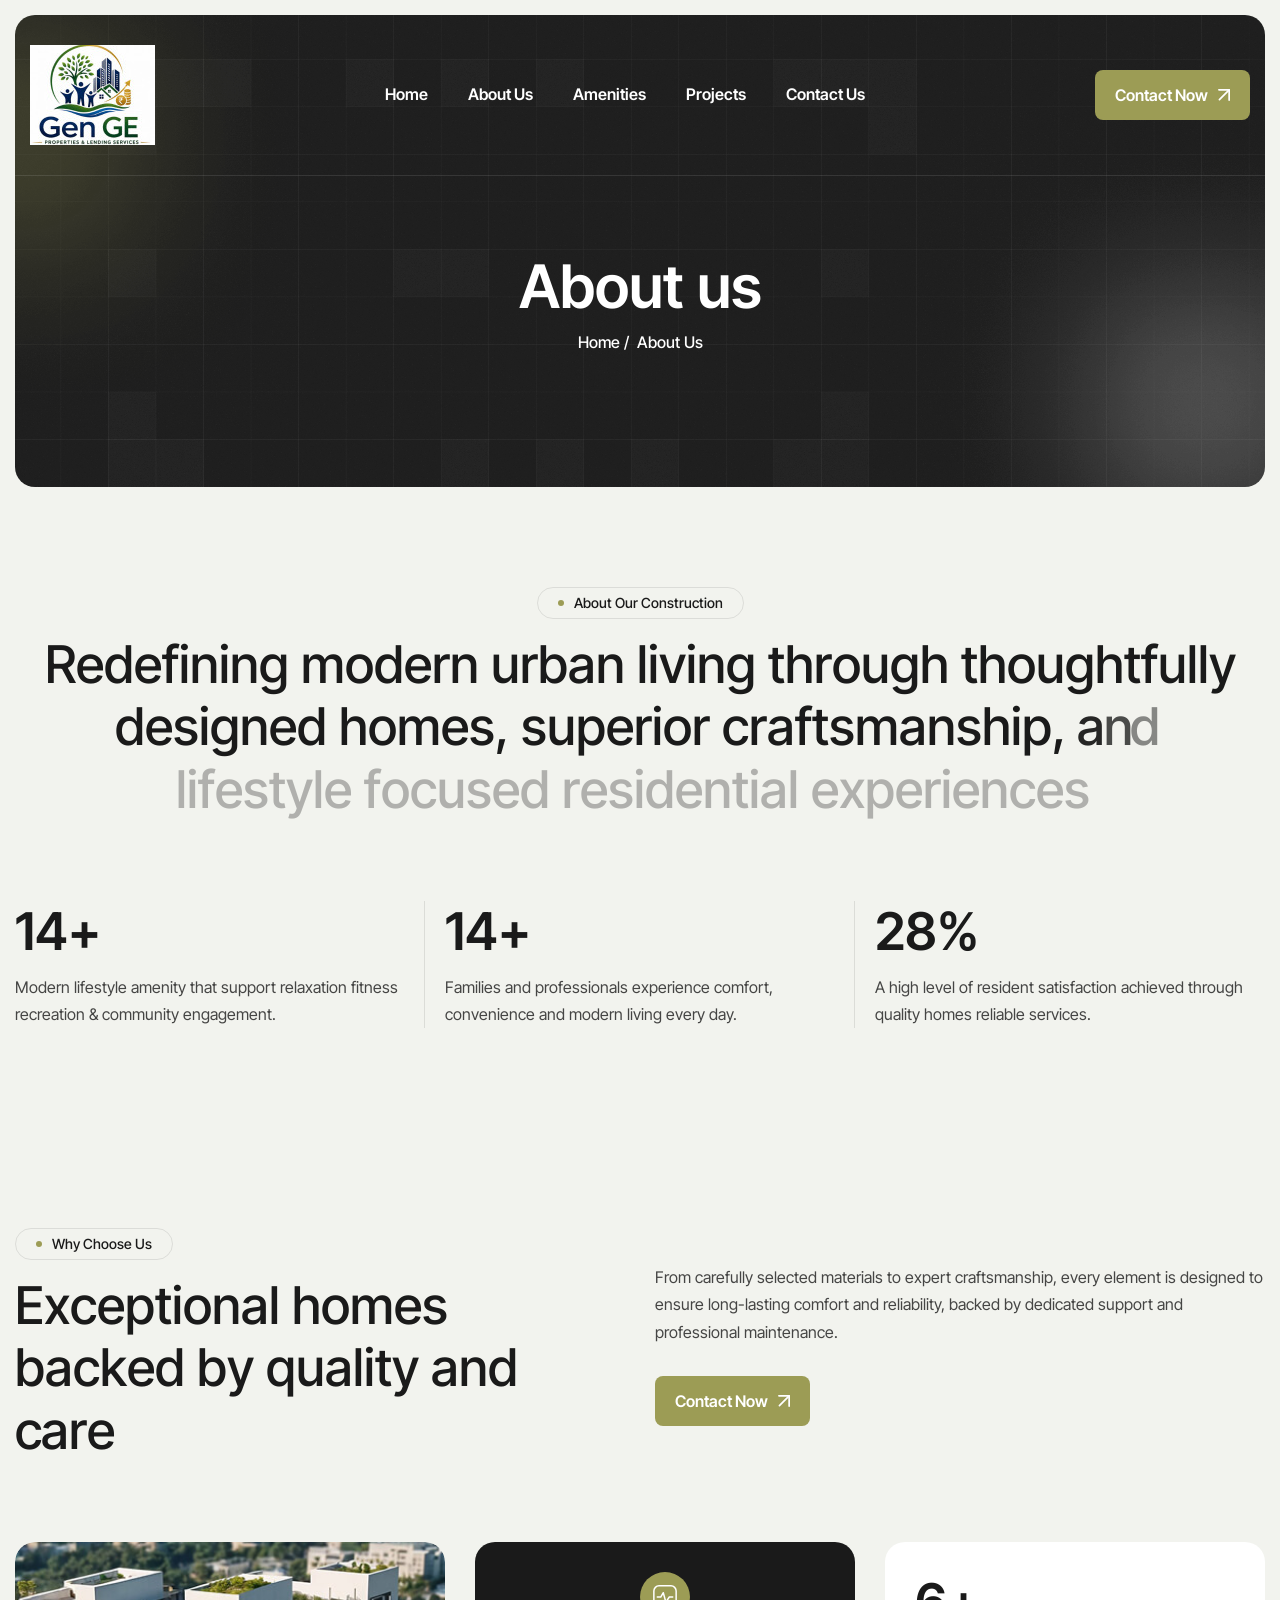
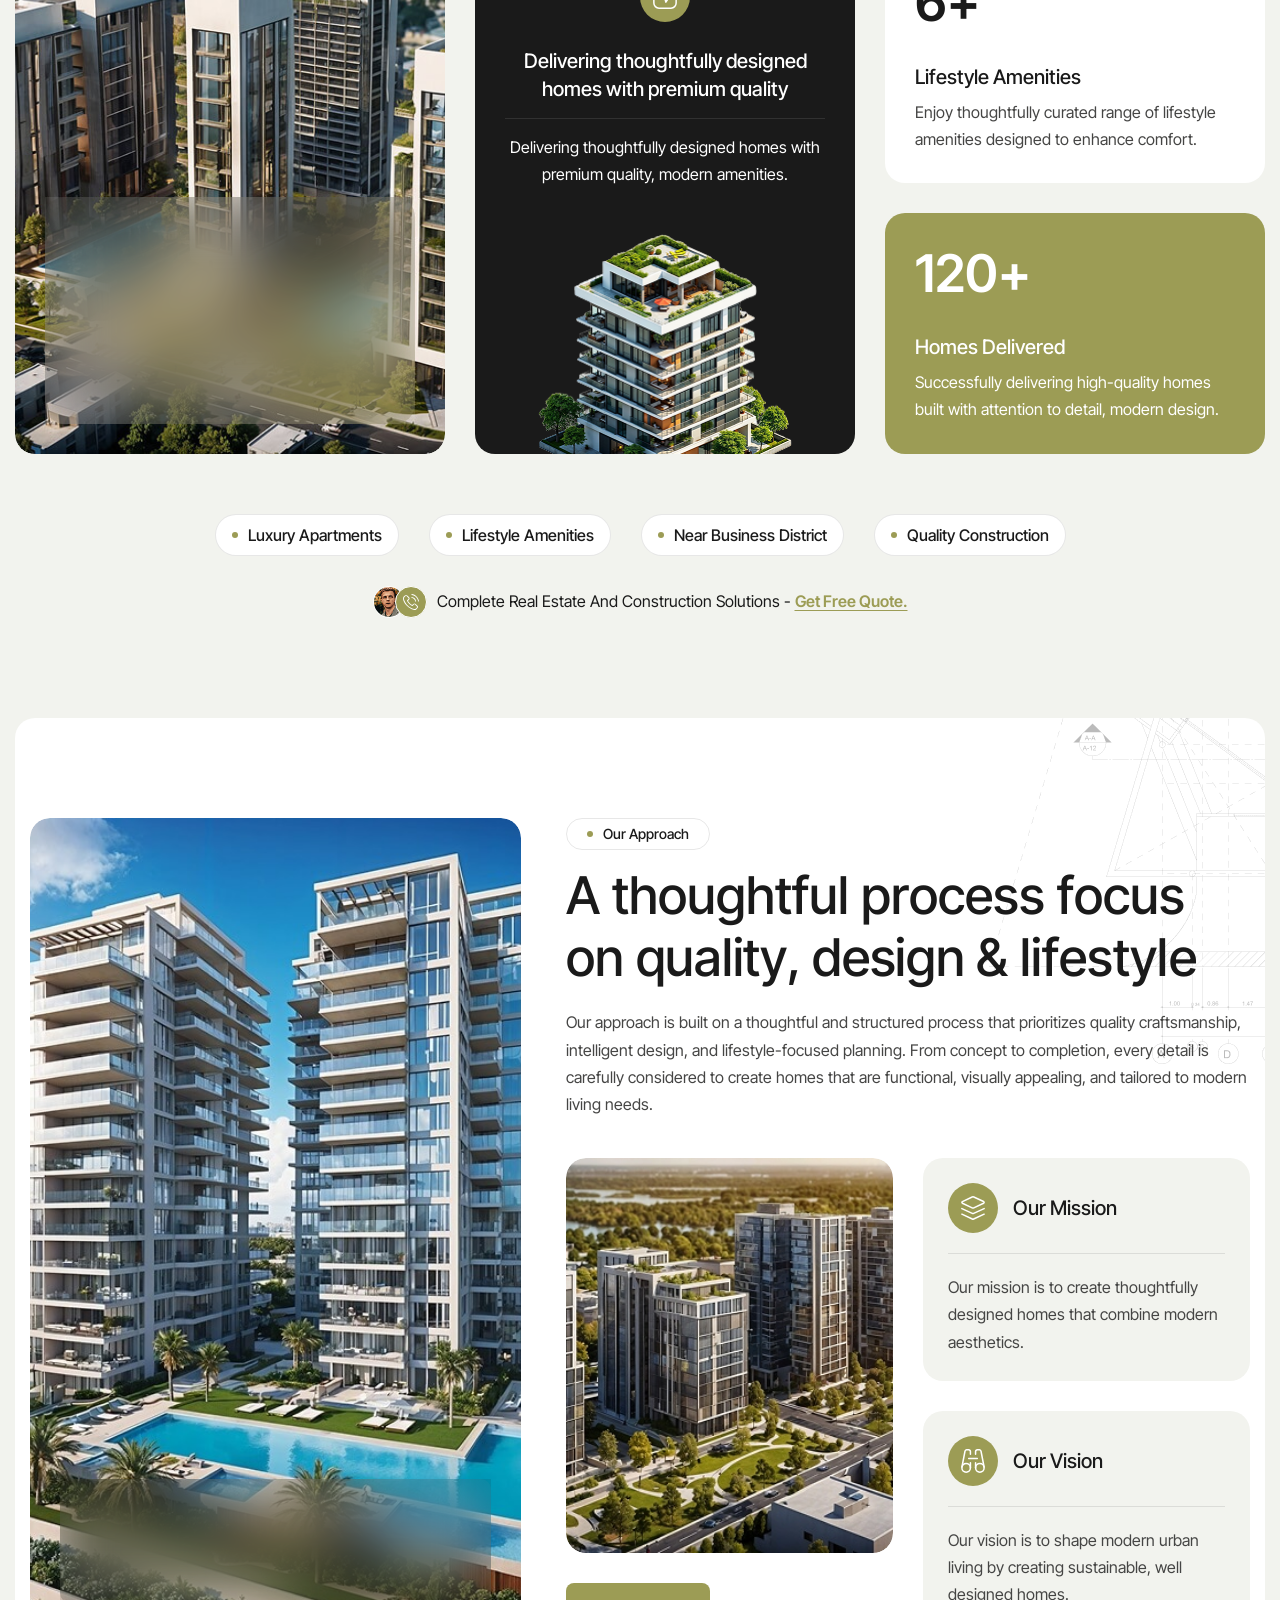
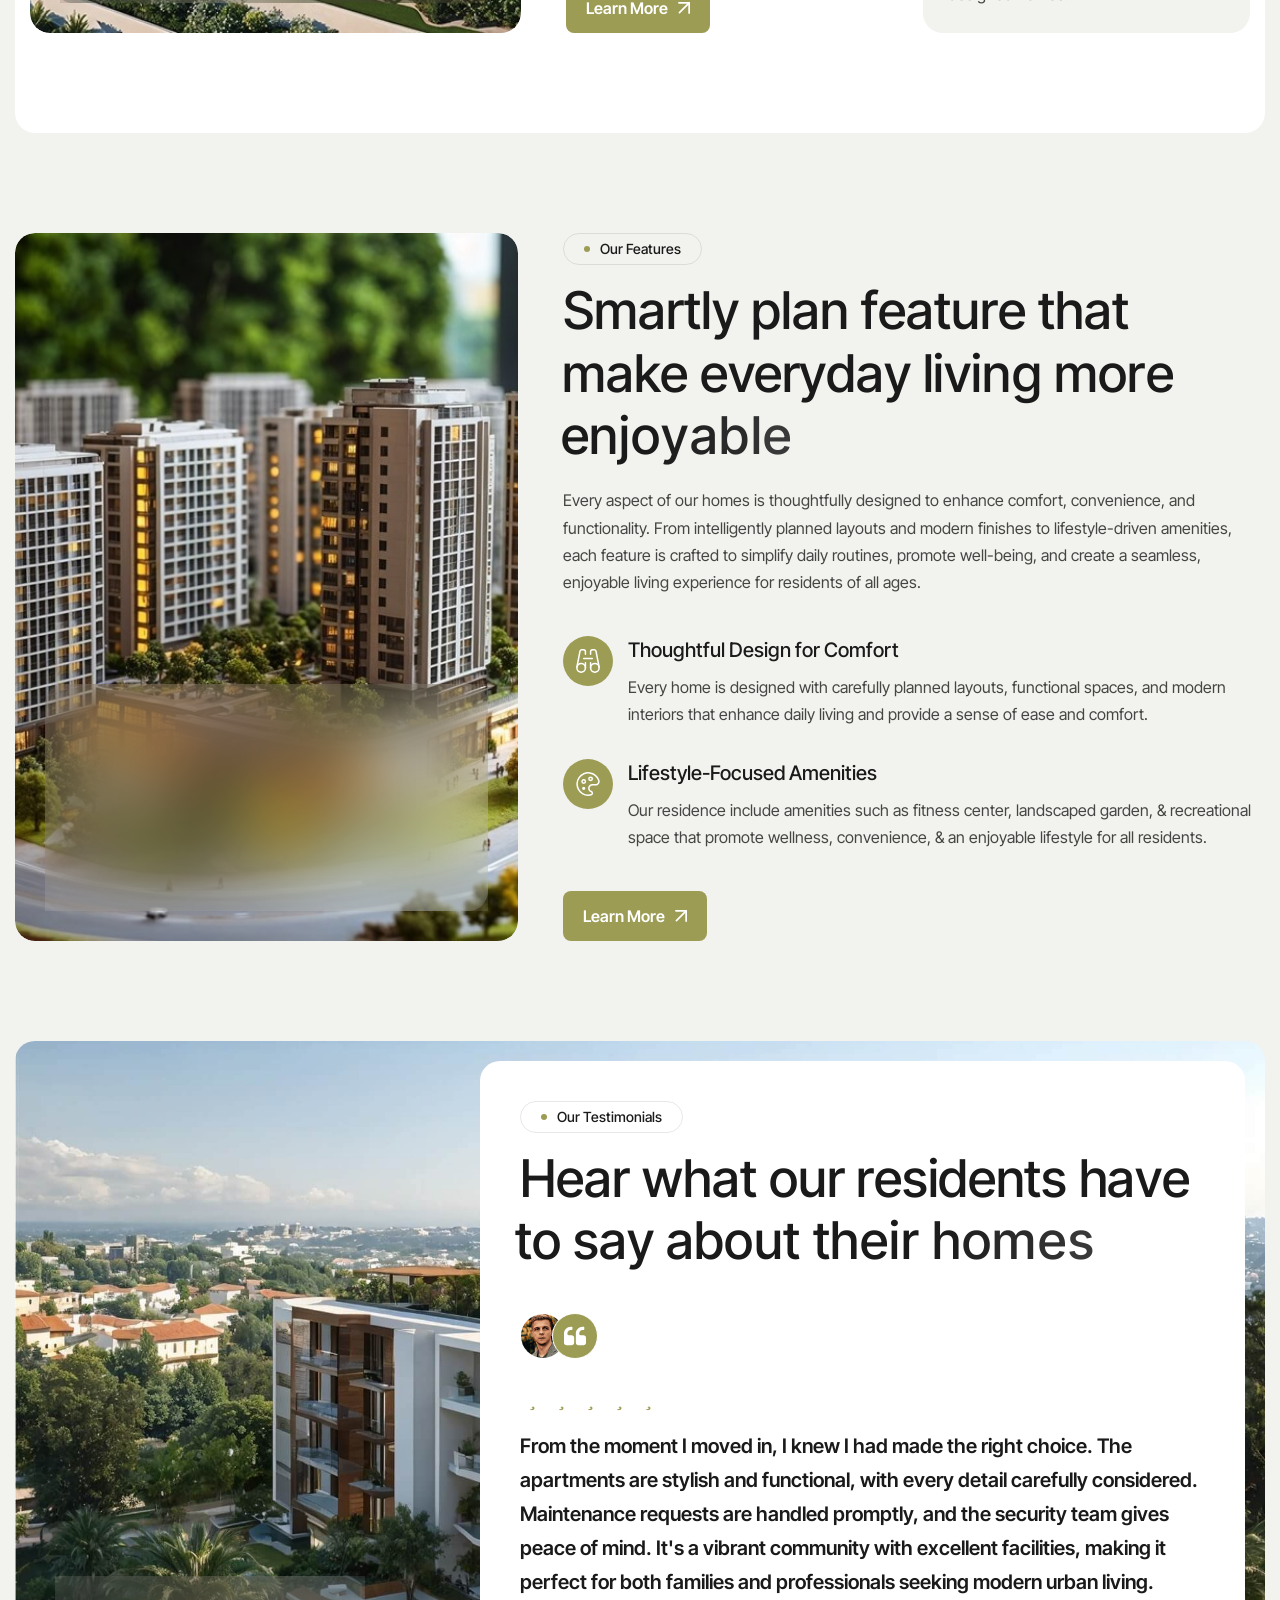
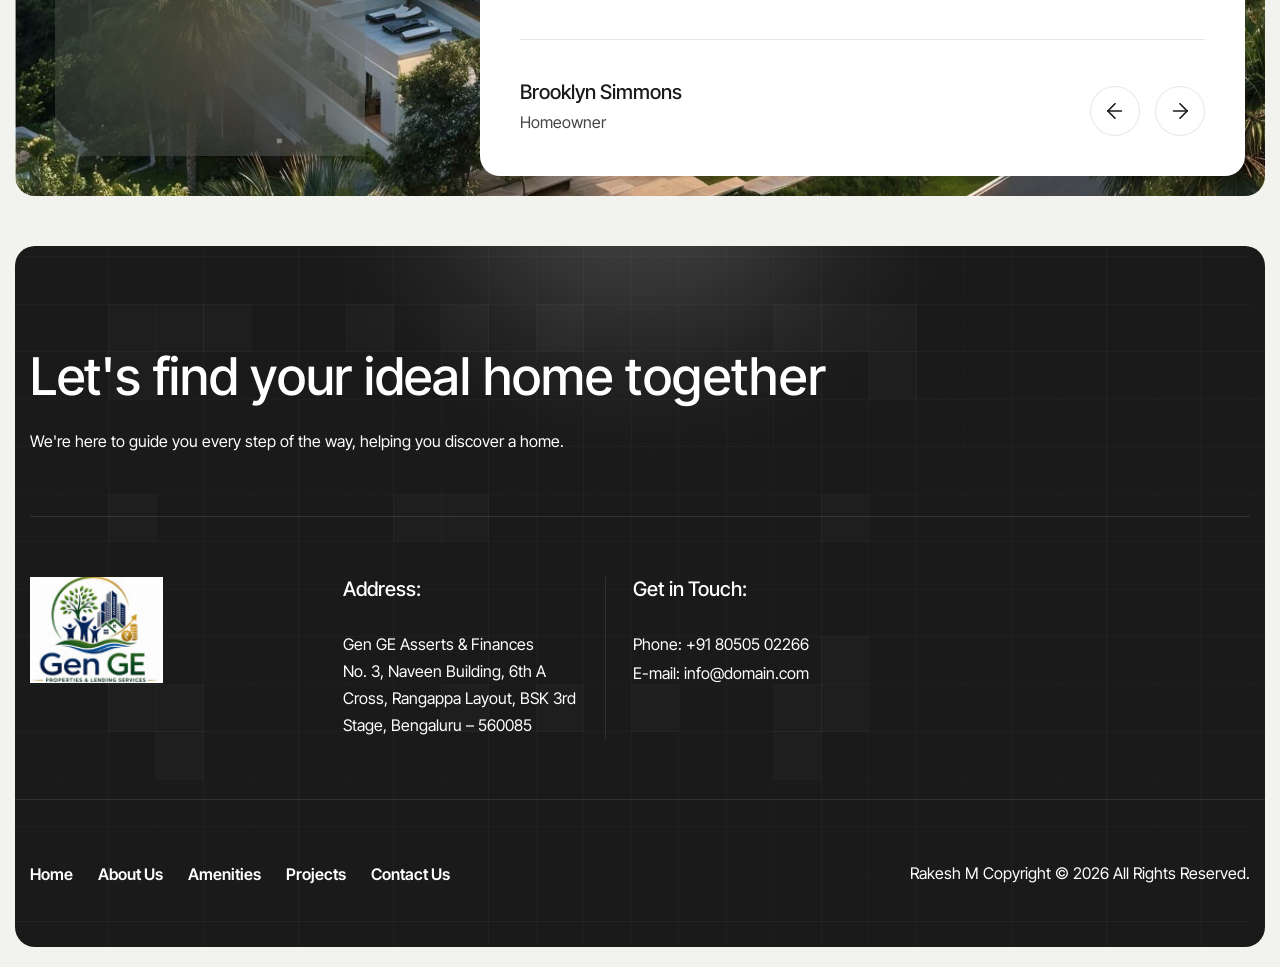
==== commit 4bf263fe: "new" ====
--- a/about.html
+++ b/about.html
@@ -12,9 +12,9 @@
     <meta name="keywords" content="" />
     <meta name="author" content="Awaiken" />
     <!-- Page Title -->
-    <title>Real Estate</title>
+    <title>Gen GE Asserts & Finances</title>
     <!-- Favicon Icon -->
-    <link rel="shortcut icon" type="image/x-icon" href="images/favicon.png" />
+    <link rel="shortcut icon" type="image/x-icon" href="/images/logo.jpeg" />
     <!-- Google Fonts Css-->
     <link rel="preconnect" href="https://fonts.googleapis.com/" />
     <link rel="preconnect" href="https://fonts.gstatic.com/" crossorigin />
@@ -56,7 +56,7 @@
           <div class="container">
             <!-- Logo Start -->
             <a class="navbar-brand" href="index.html">
-              <img src="images/logo.svg" alt="Logo" />
+              <img src="/images/logo.jpeg" alt="Logo" />
             </a>
             <!-- Logo End -->
 
@@ -854,7 +854,7 @@
             <div class="about-footer-moon">
               <!-- Footer Logo Start -->
               <div class="footer-logo-moon">
-                <img src="images/logo.svg" alt="" />
+                <img src="/images/logo.jpeg" alt="" />
               </div>
               <!-- Footer Logo End -->
             </div>
@@ -868,7 +868,7 @@
               <div class="footer-contact-item-moon">
                 <h3>Address:</h3>
                 <p>
-                  GM Wealth and Financial Services<br />
+                  Gen GE Asserts & Finances<br />
                   No. 3, Naveen Building, 6th A Cross, Rangappa Layout, BSK 3rd
                   Stage, Bengaluru – 560085
                 </p>
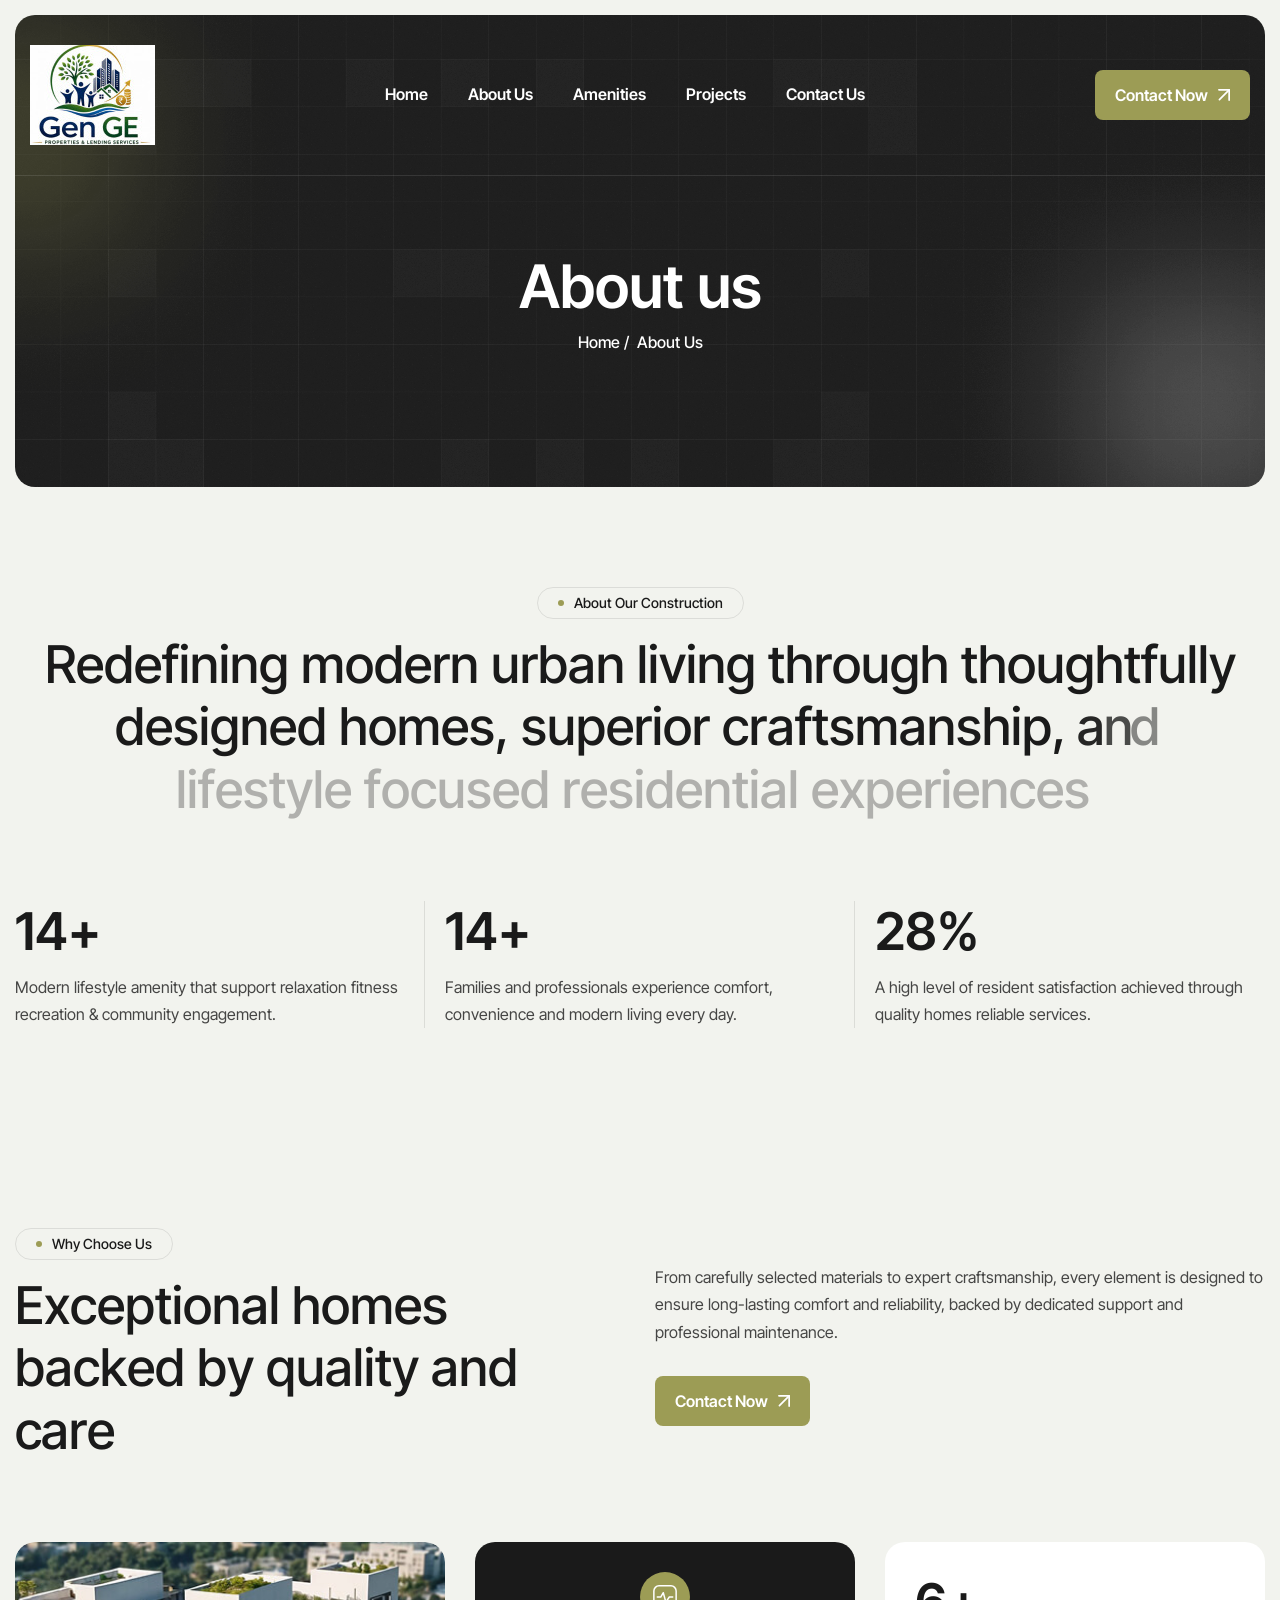
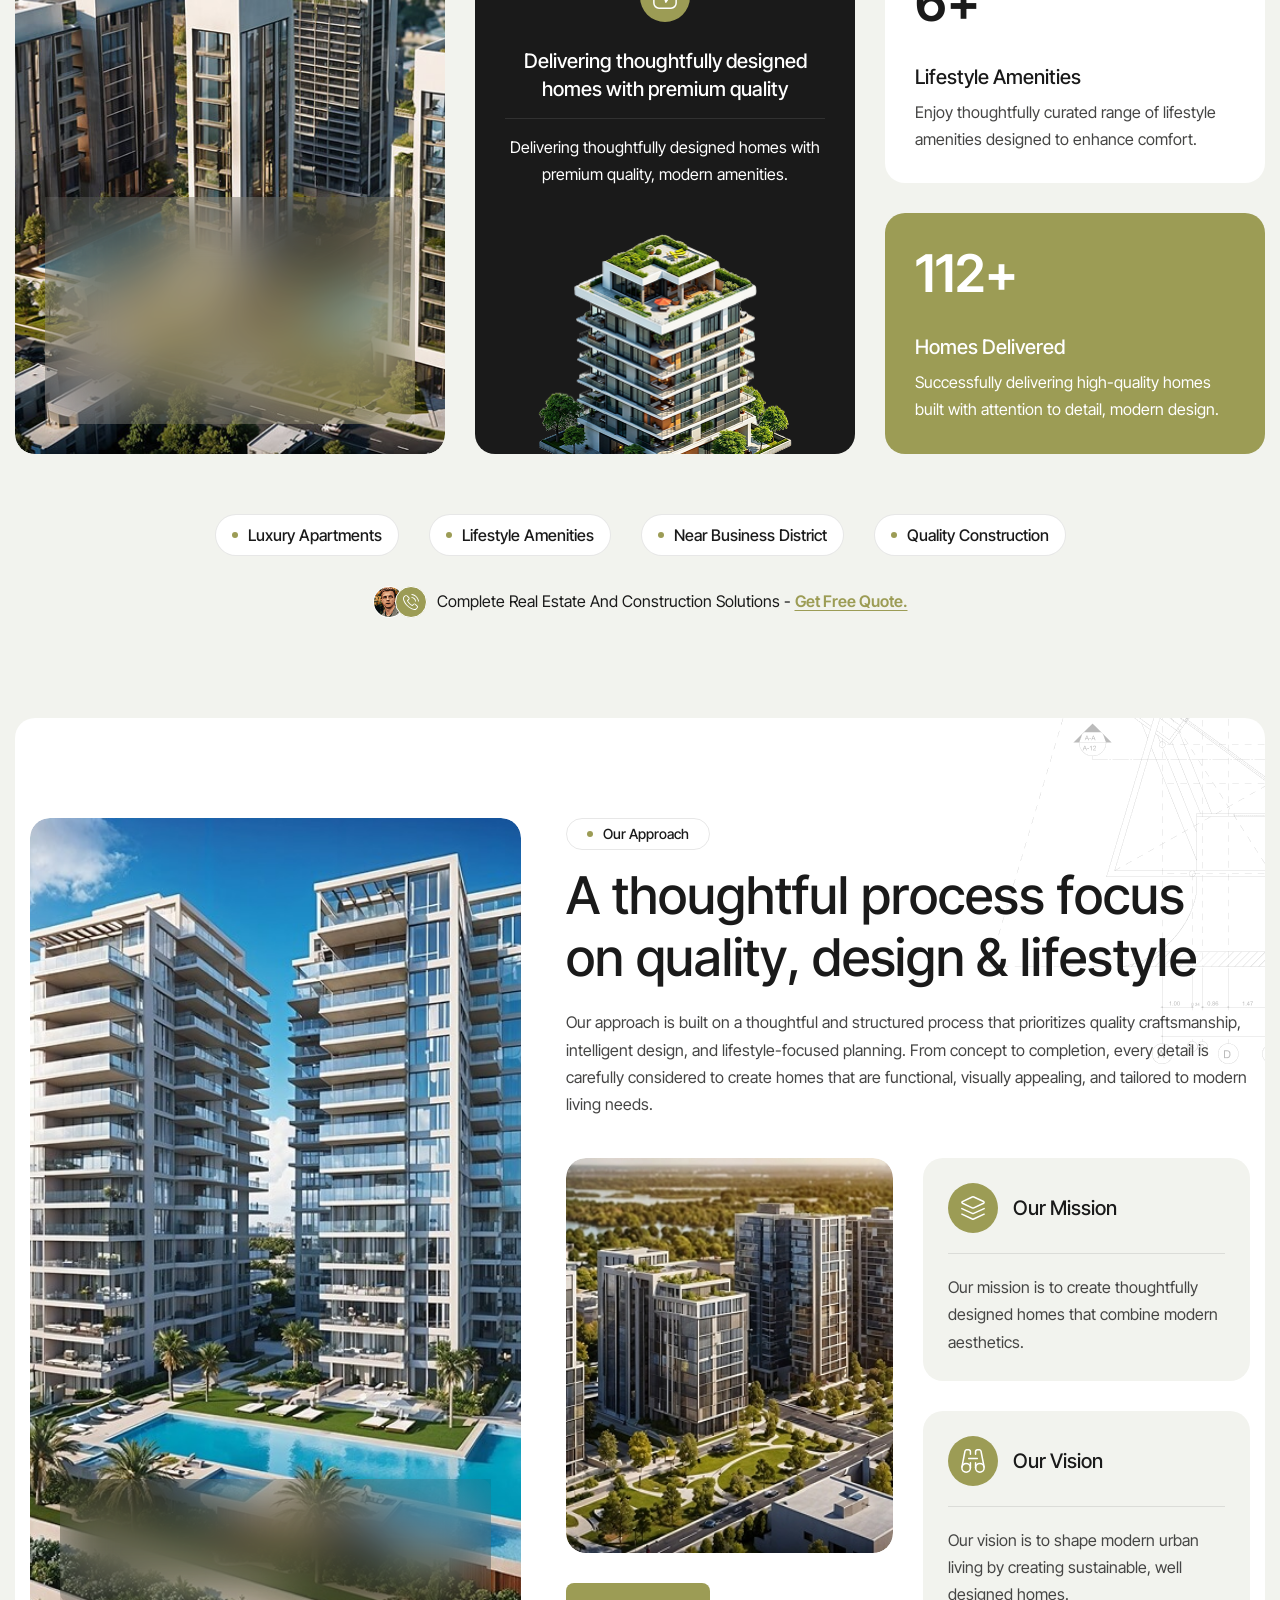
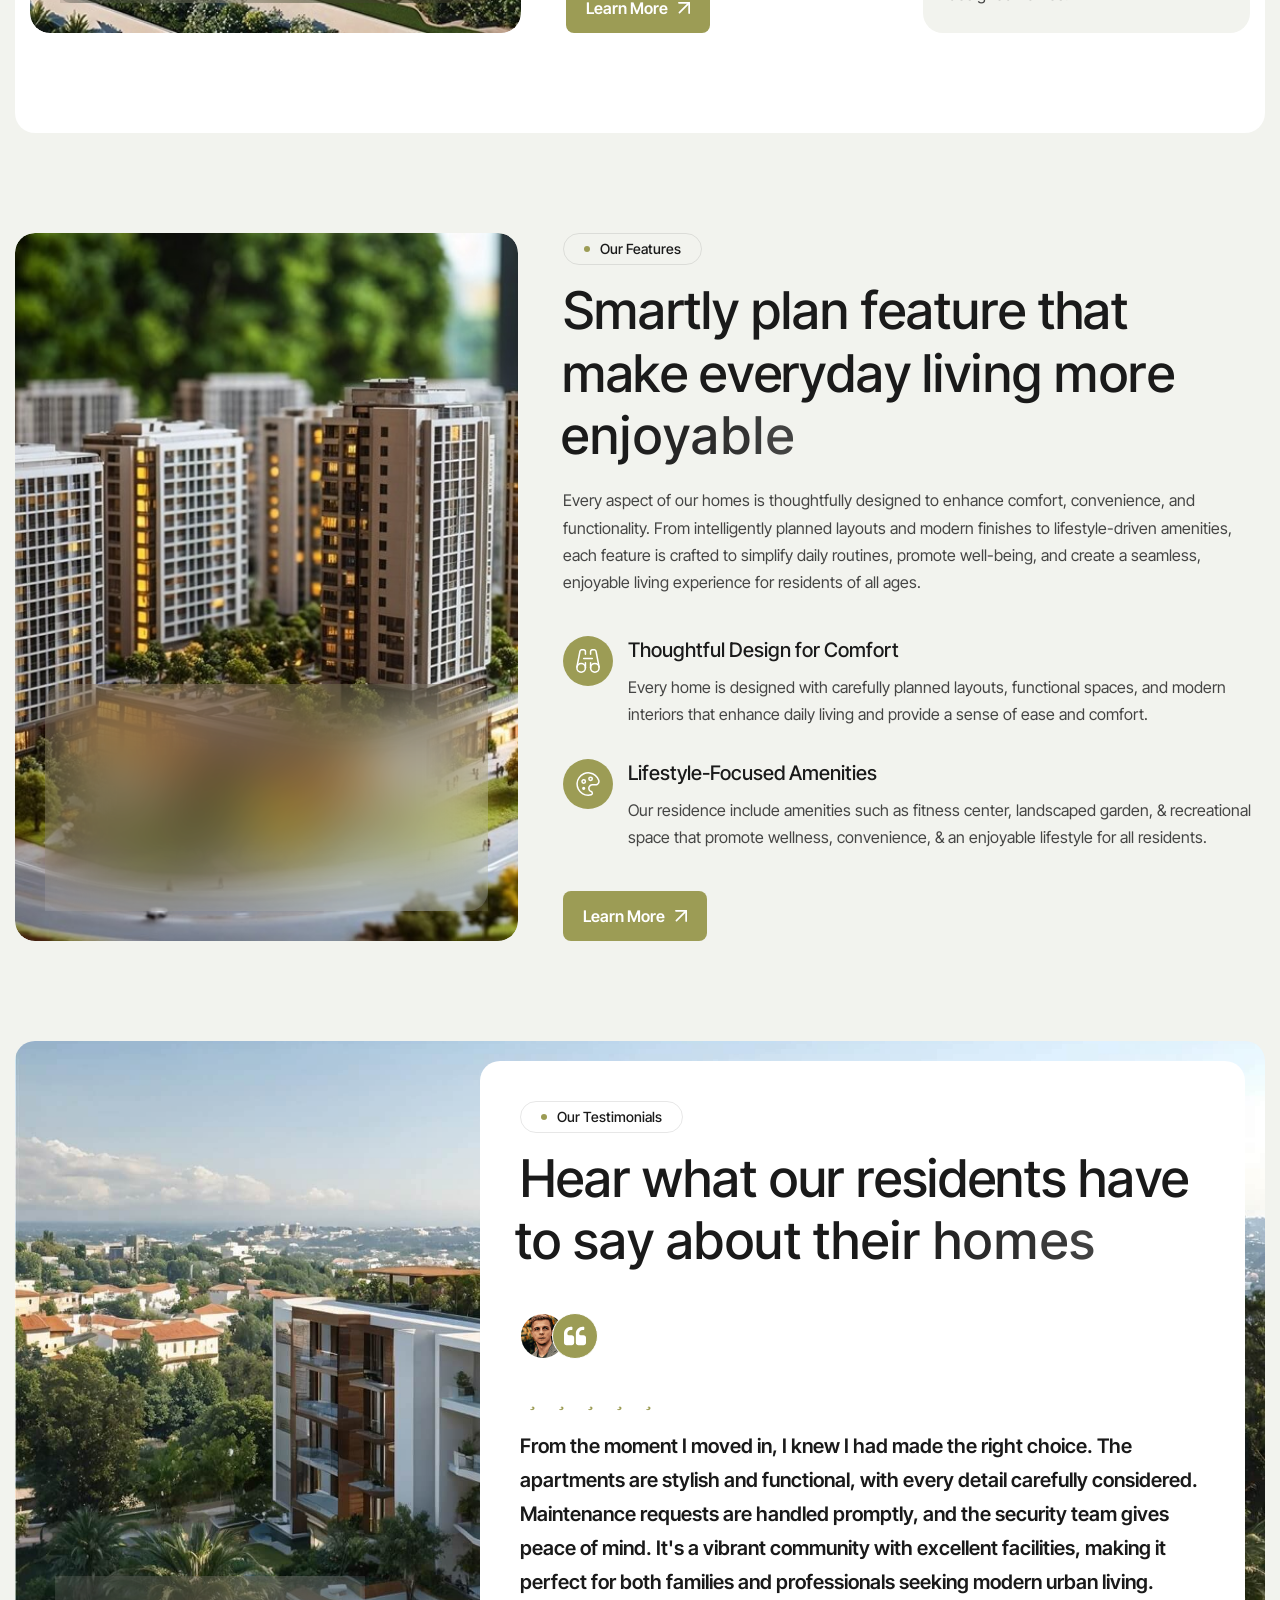
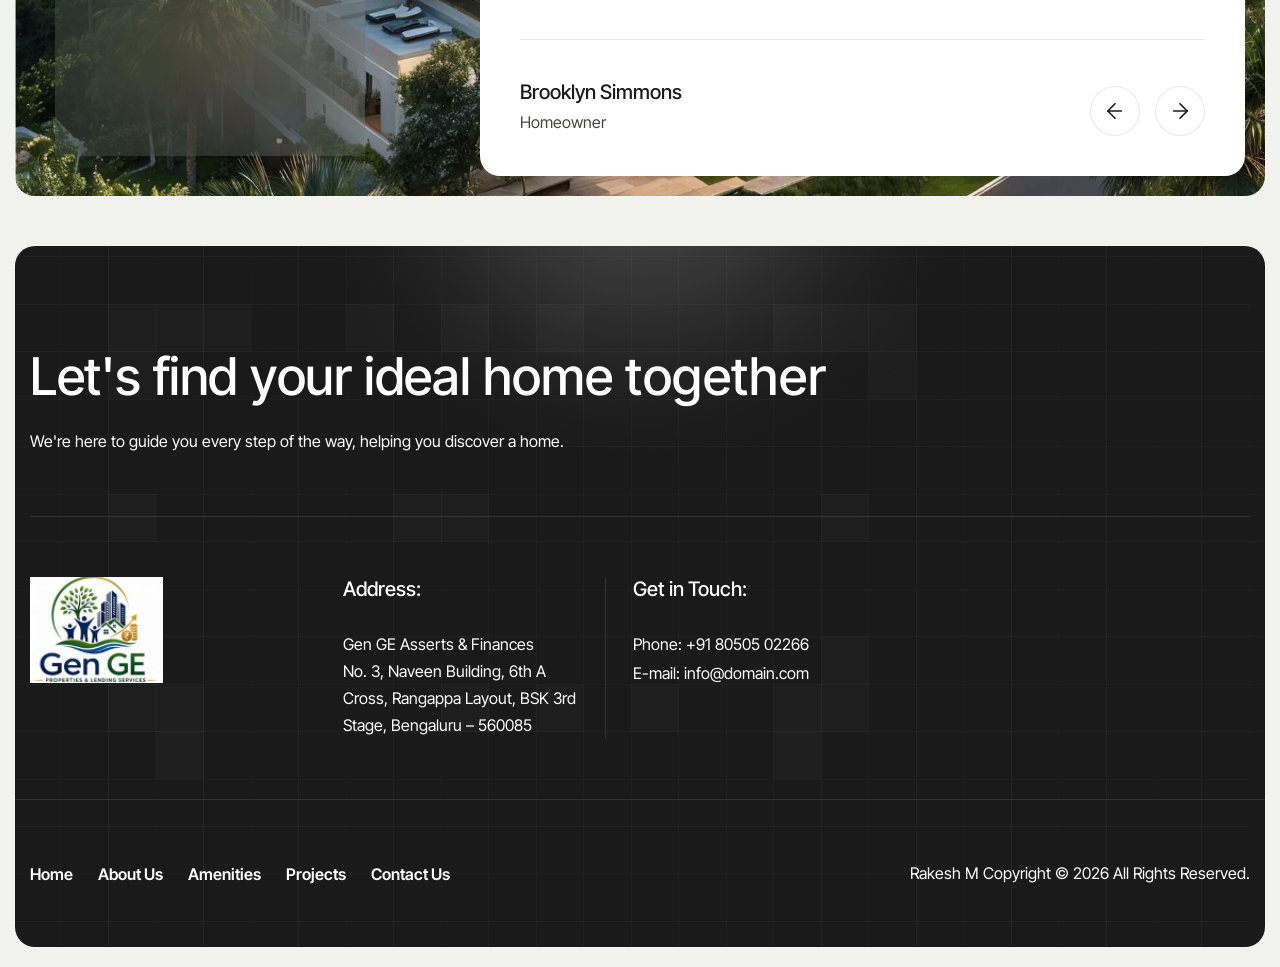
==== commit 4b7f21b6: "new" ====
--- a/about.html
+++ b/about.html
@@ -44,7 +44,7 @@
     <div class="preloader">
       <div class="loading-container">
         <div class="loading"></div>
-        <div id="loading-icon"><img src="images/loader.svg" alt="" /></div>
+        <div id="loading-icon"><img src="/images/logo.jpeg" alt="" /></div>
       </div>
     </div>
     <!-- Preloader End -->
